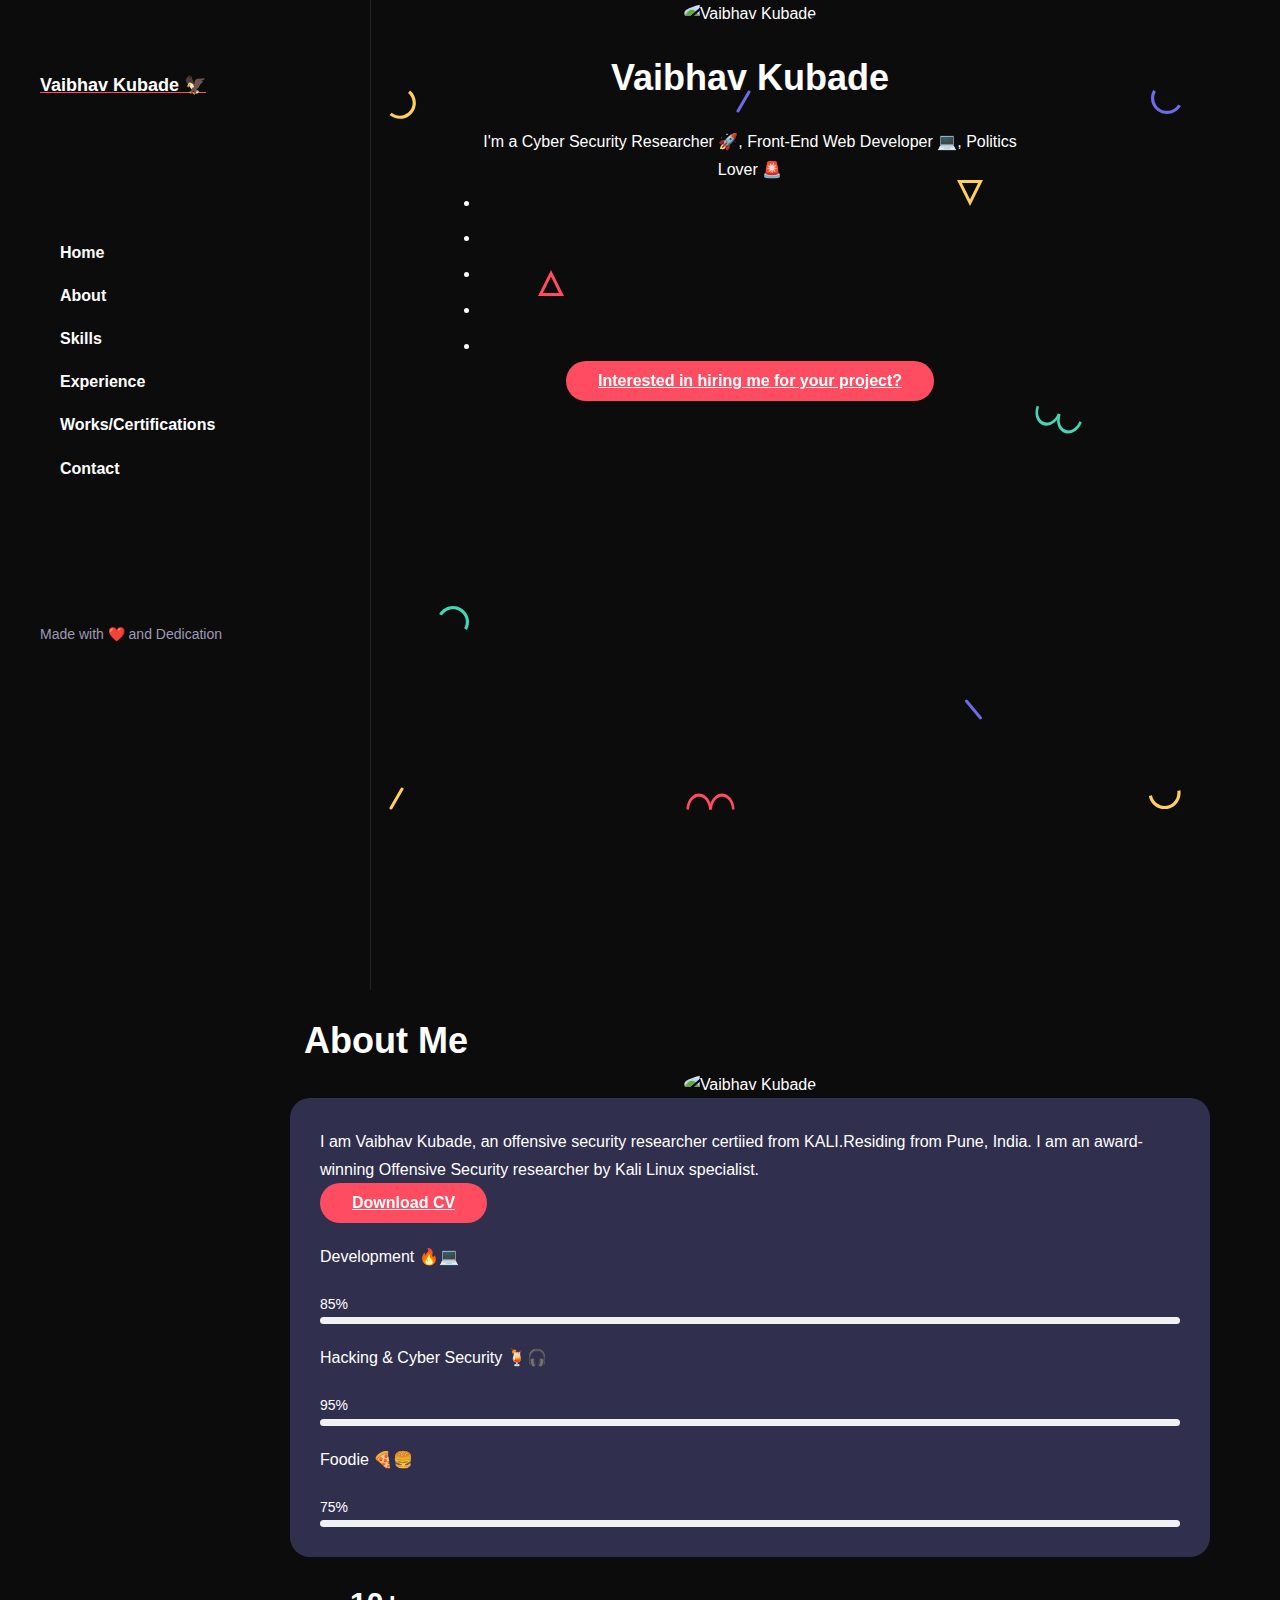
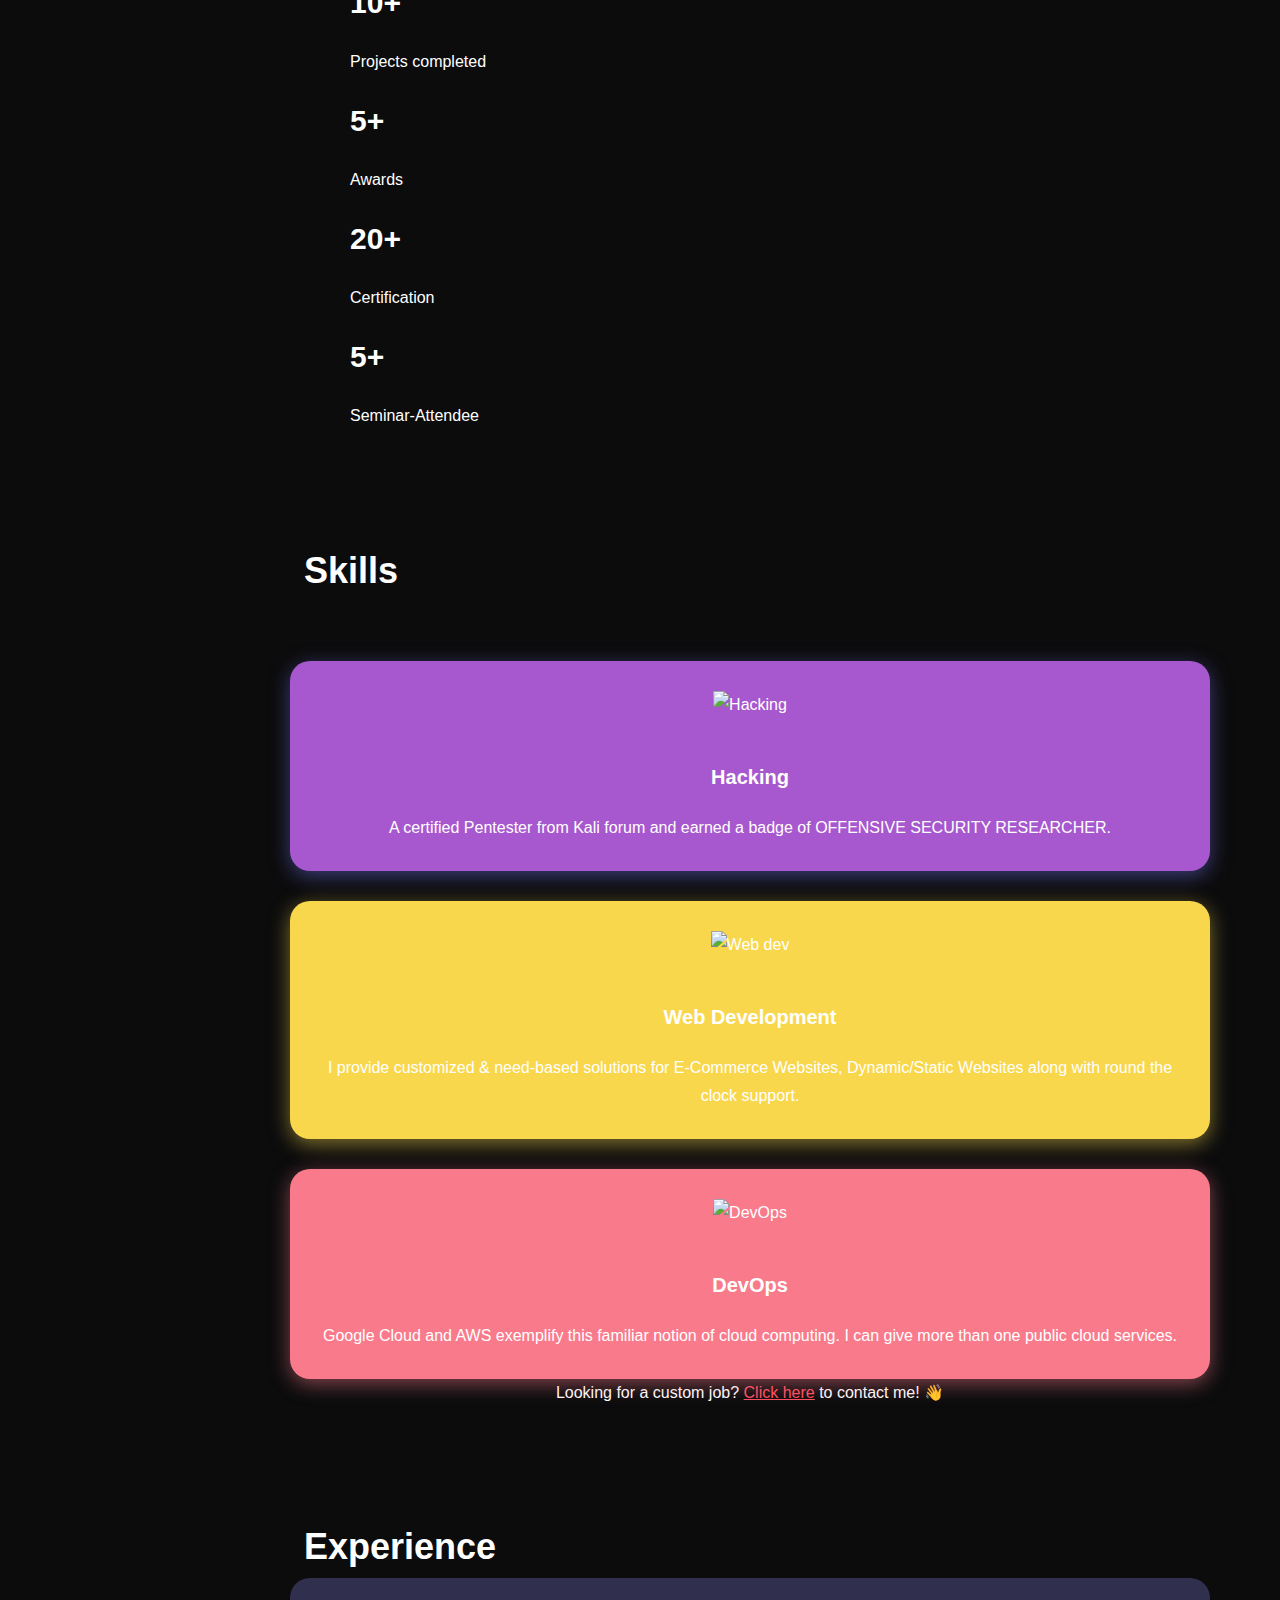
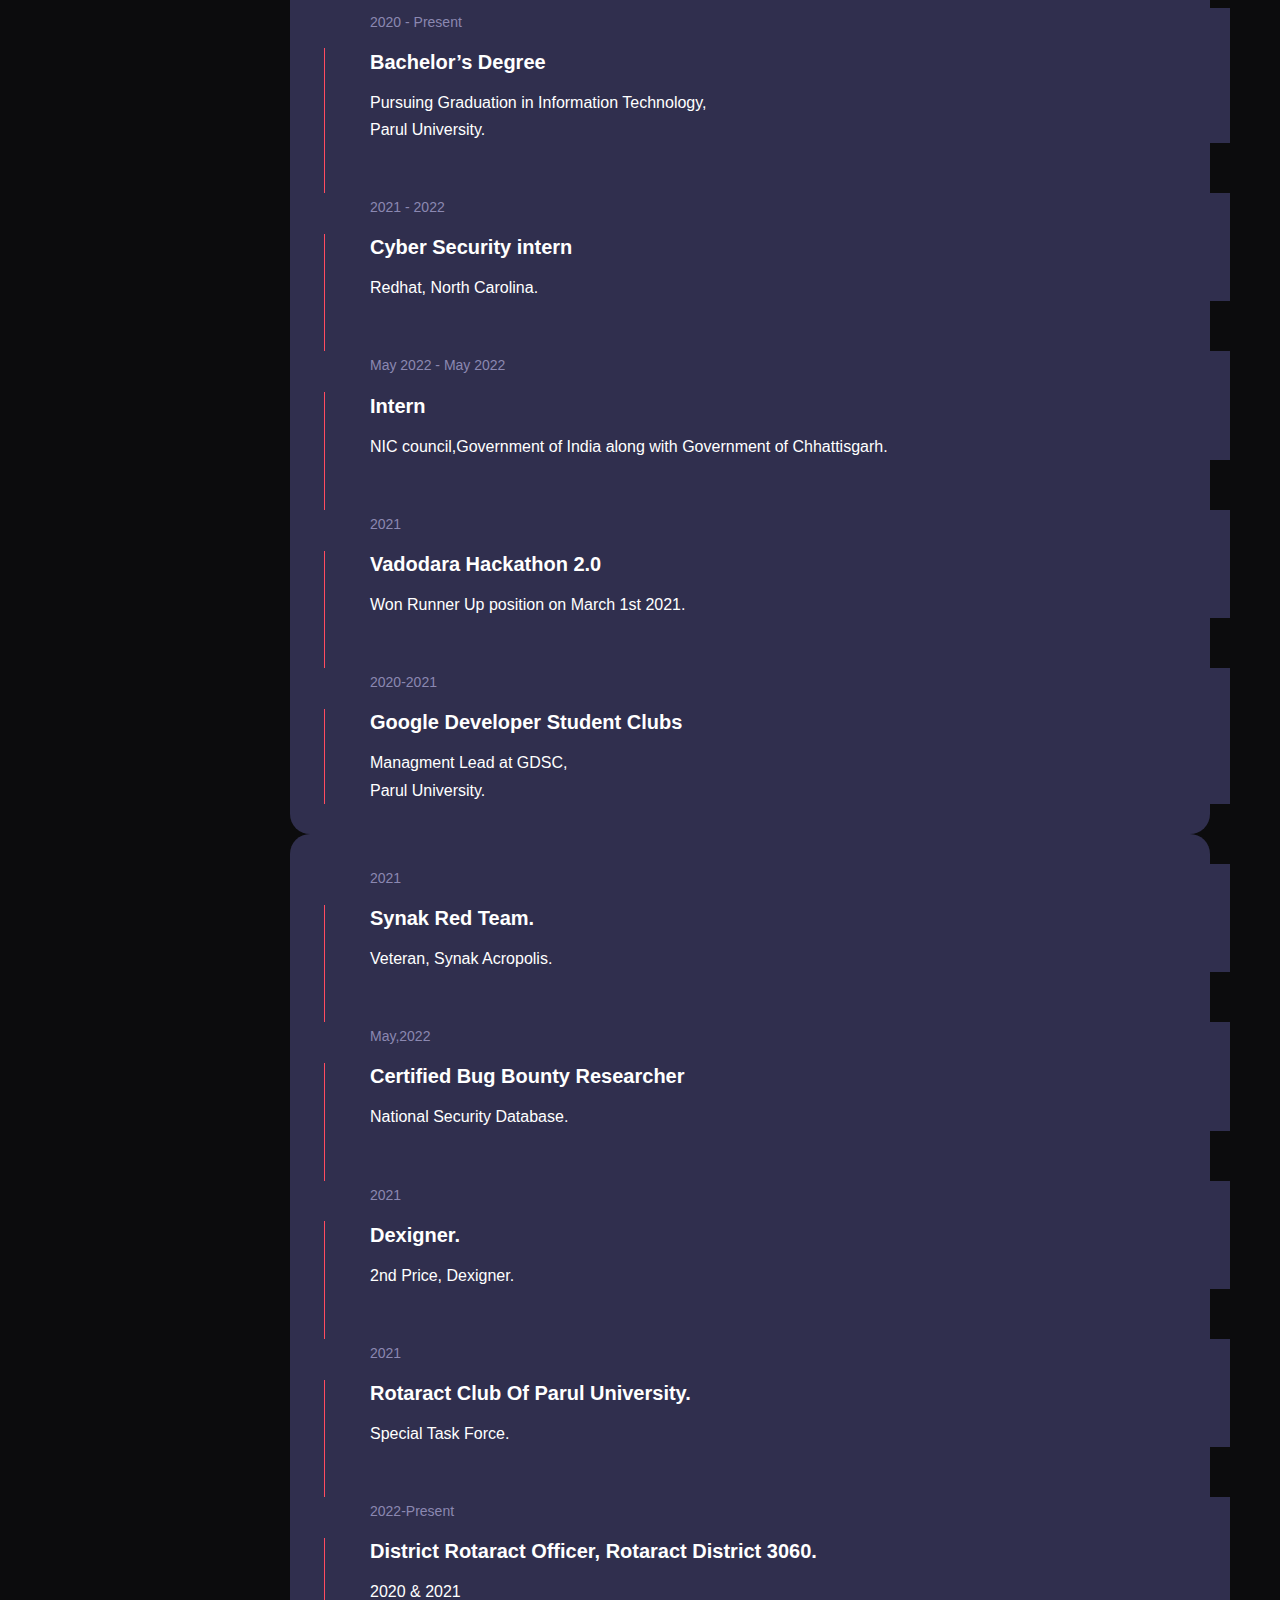
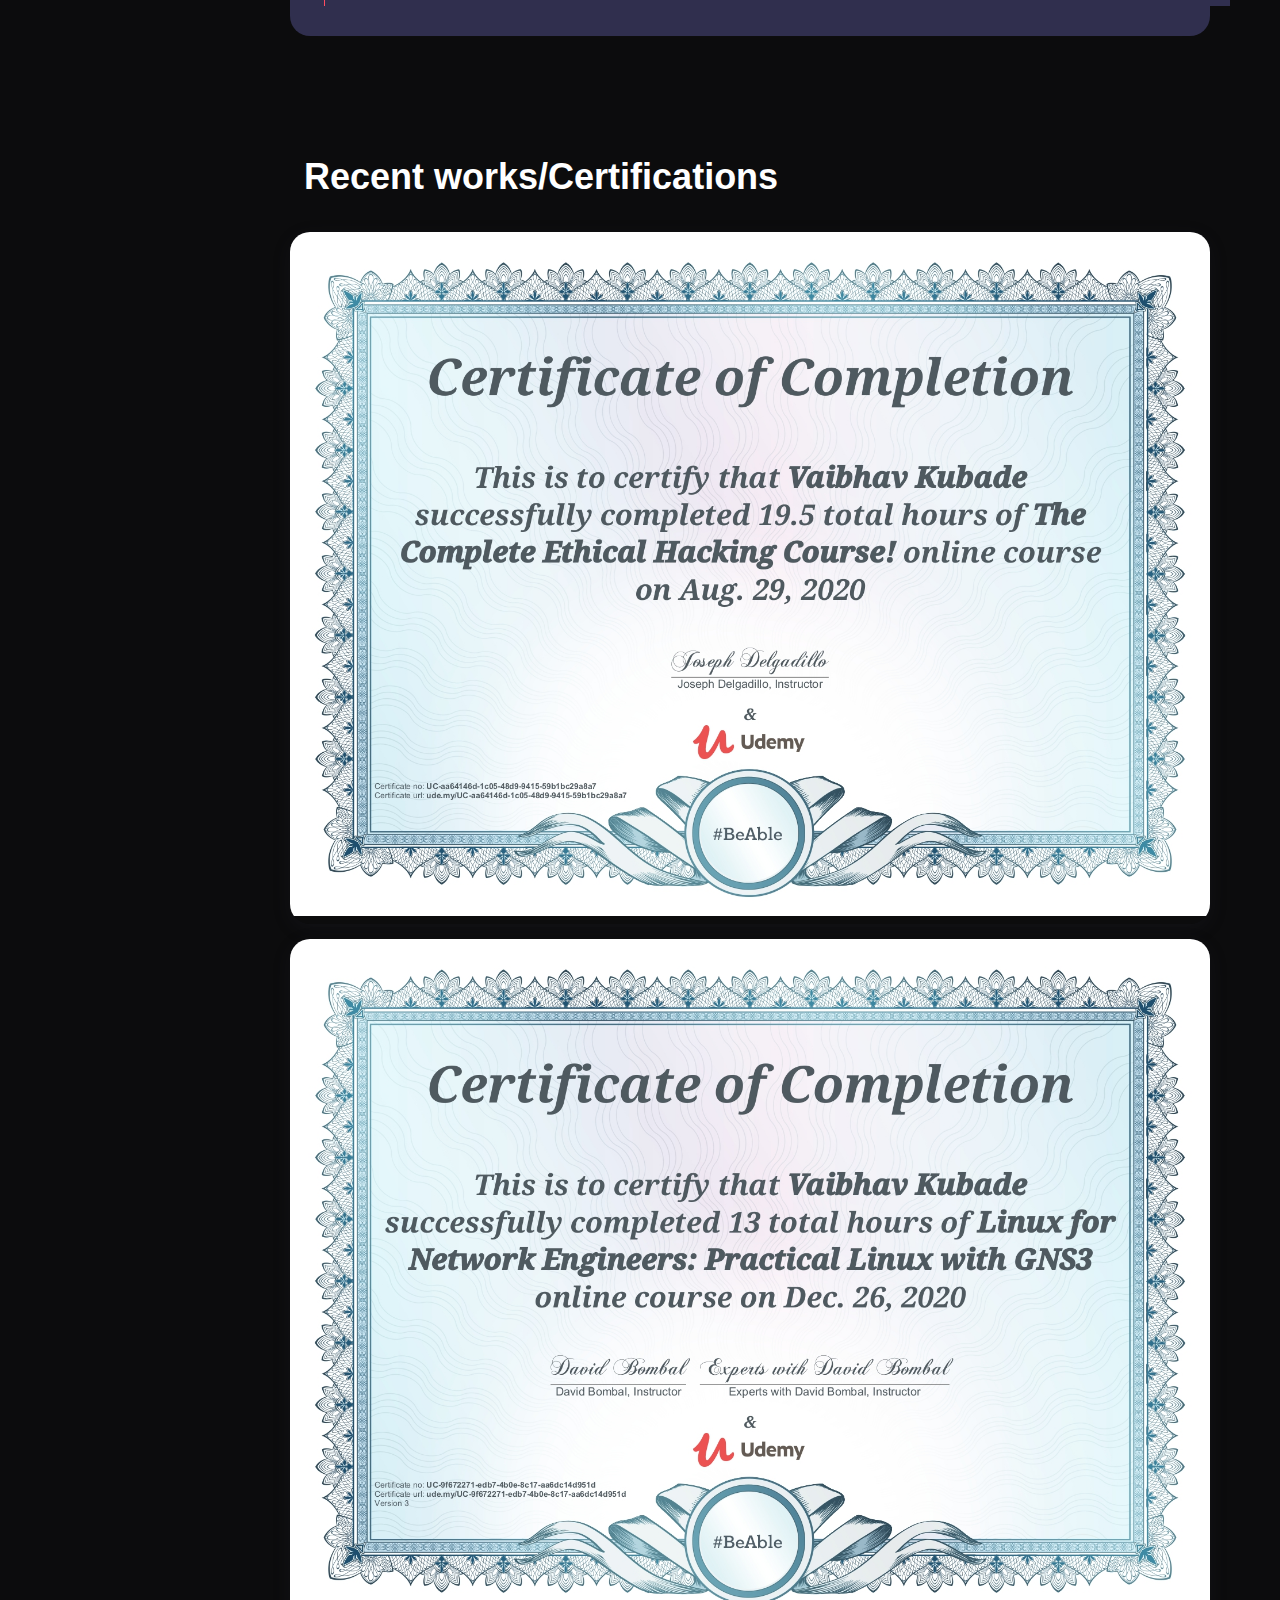
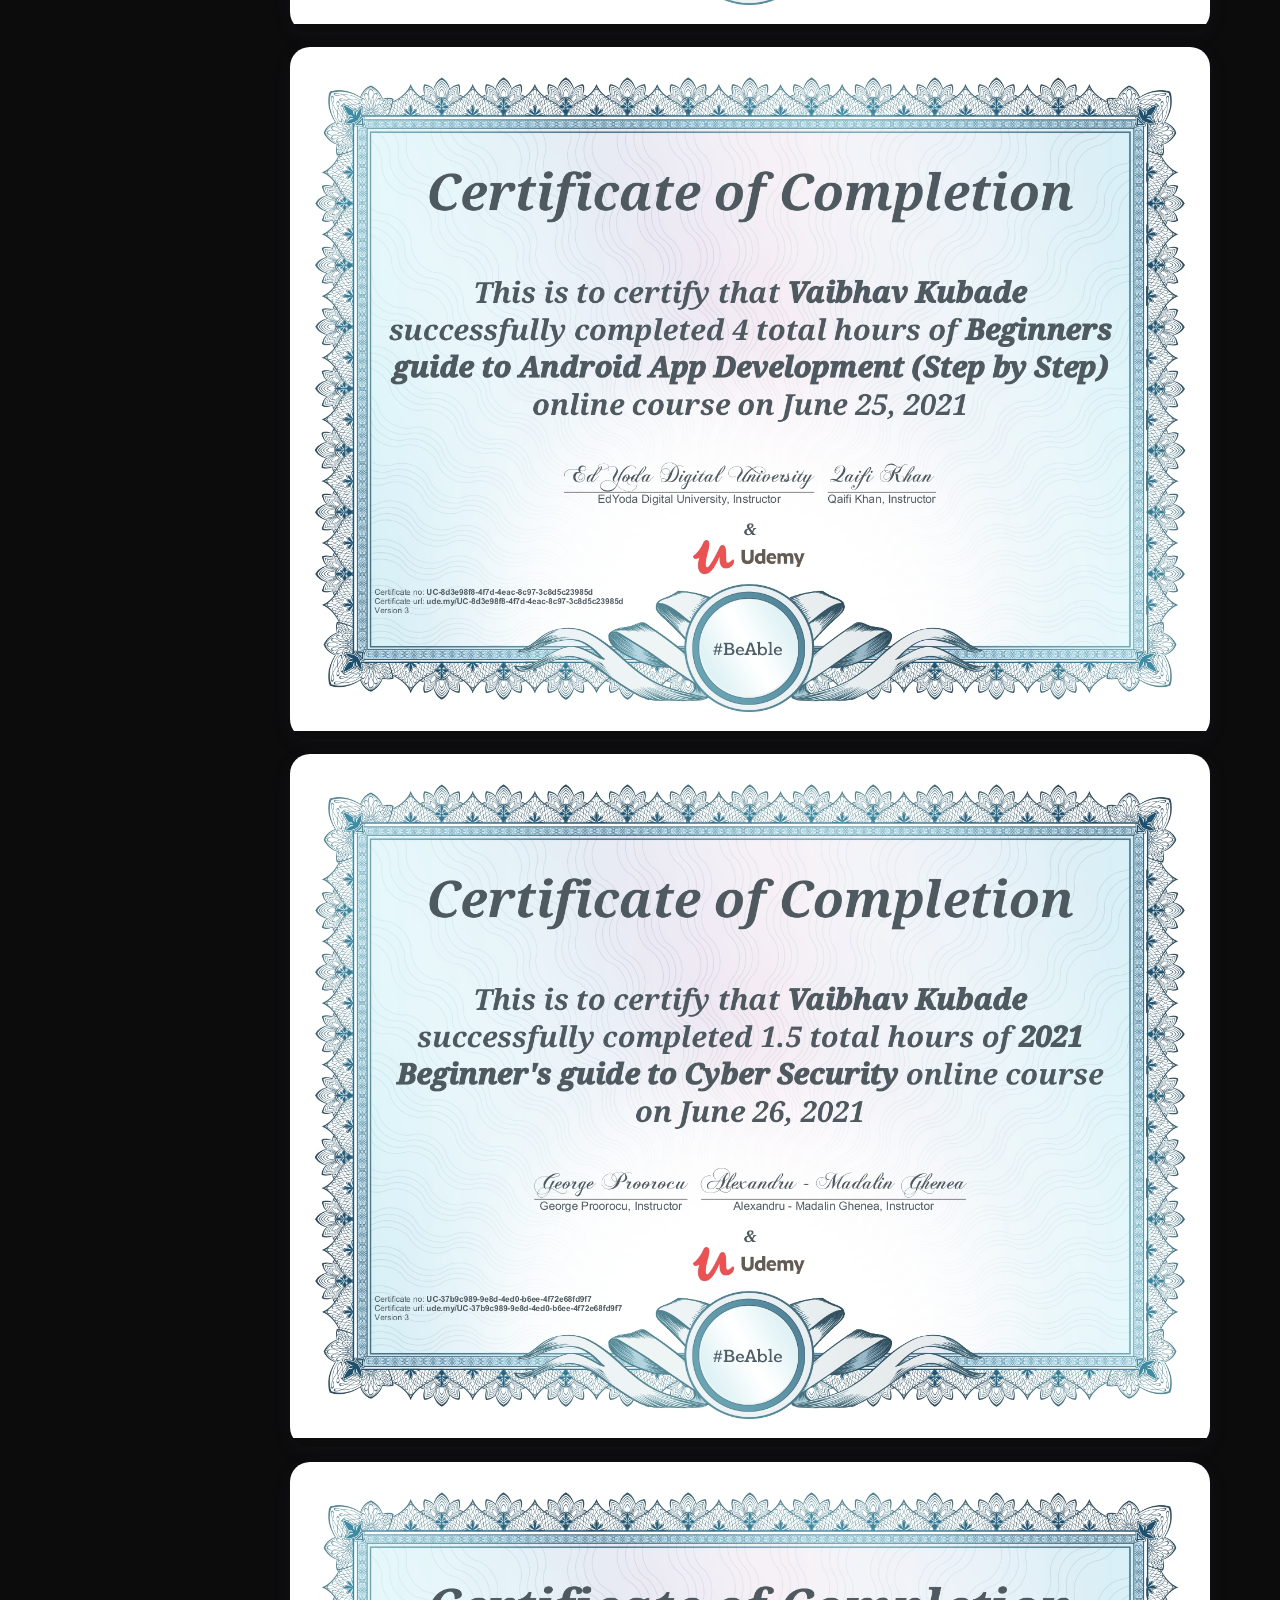
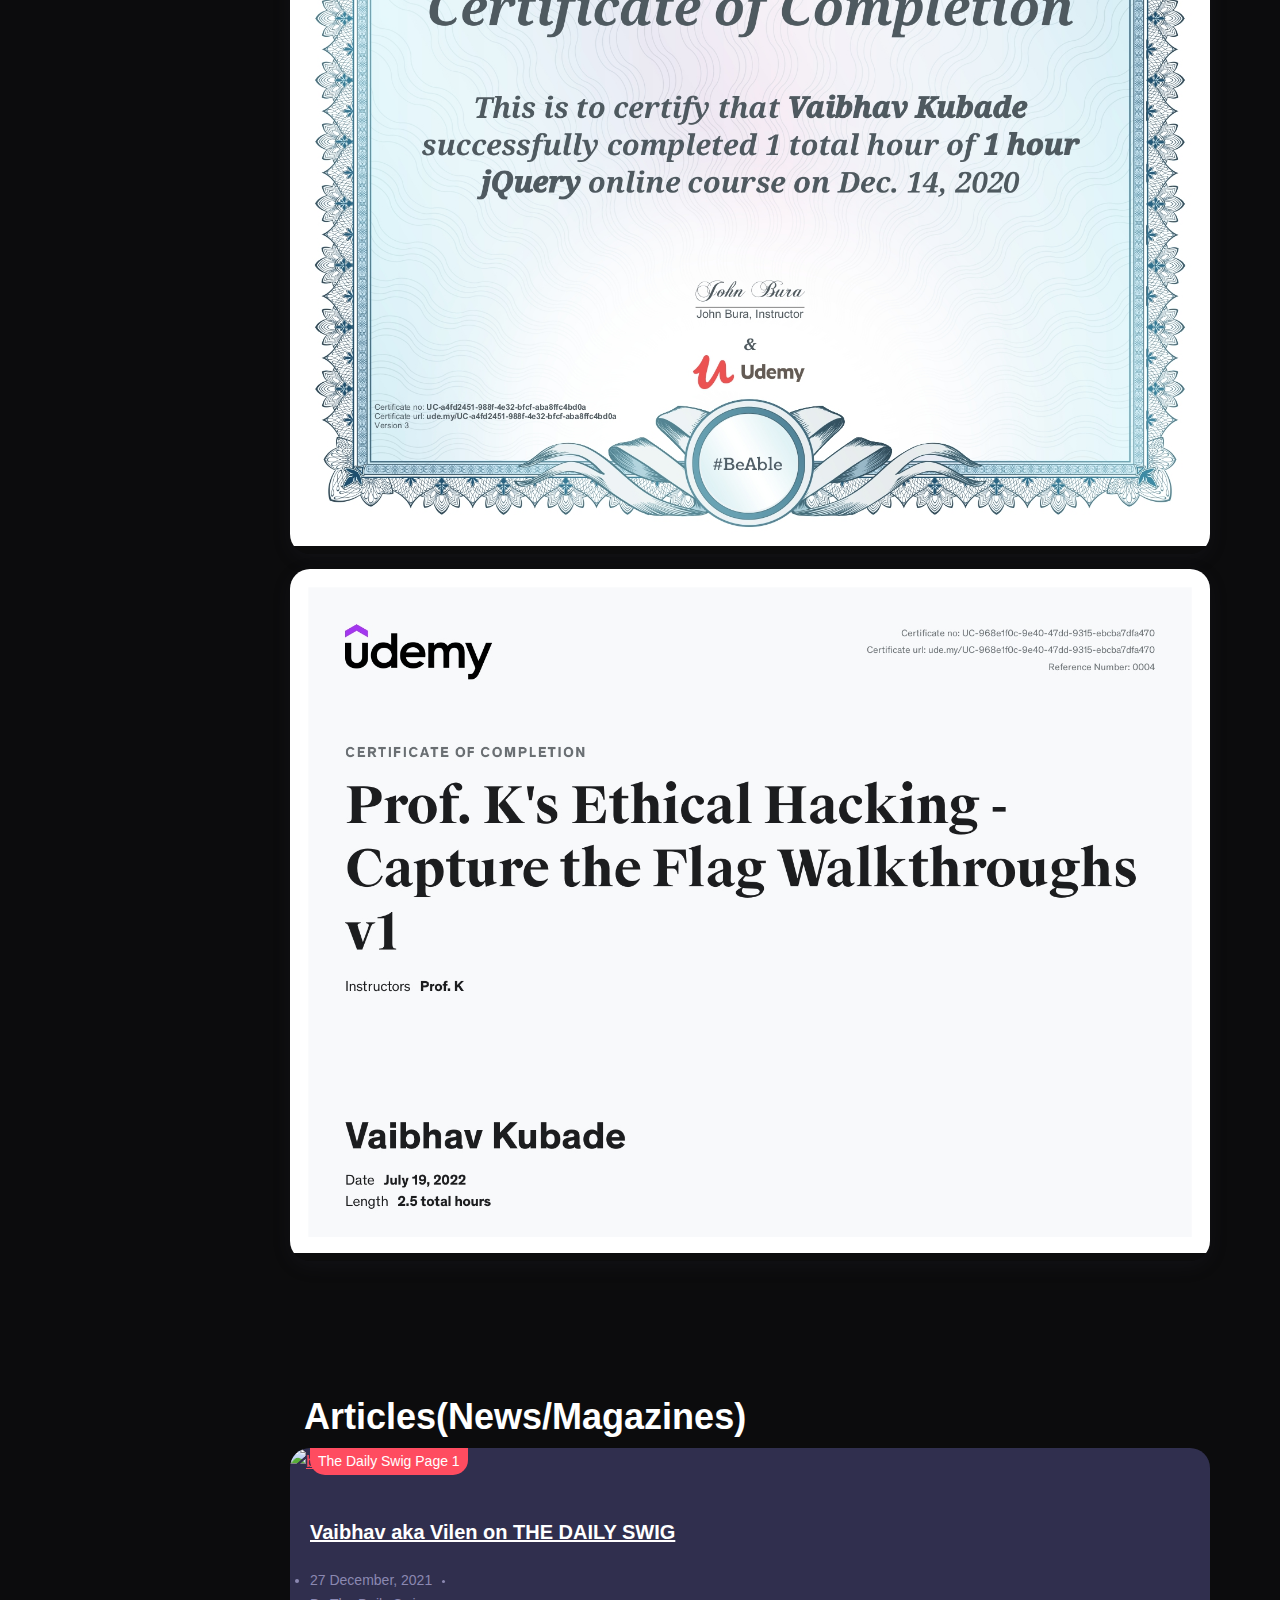
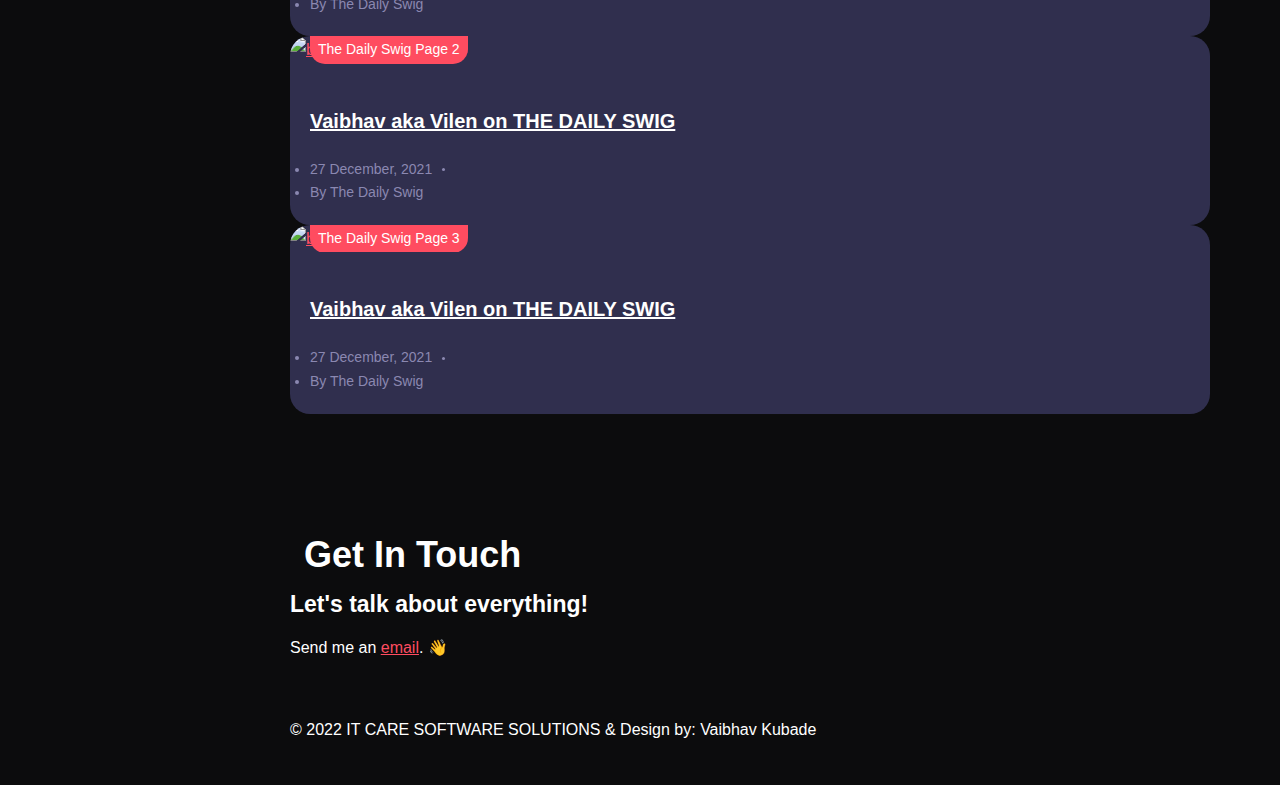
==== index.html @ 590a0cf4 "Update index.html" ====
<!DOCTYPE html>
<html lang="en-US">


<head>
	<meta http-equiv="Content-Type" content="text/html; charset=UTF-8">
	<title>Vaibhav-Kubade</title>
	<meta name="description" content="Vaibhav Kubade - It's Me">
	<meta name="viewport" content="width=device-width, initial-scale=1, maximum-scale=1">
	<link rel="shortcut icon" type="image/x-icon" href="images/Icon.png" style="border-radius: 100%;">

	<!-- STYLESHEETS -->
	<link rel="stylesheet" href="css/bootstrap.min.css" type="text/css" media="all">
	<link rel="stylesheet" href="css/all.min.css" type="text/css" media="all">
	<link rel="stylesheet" href="css/simple-line-icons.css" type="text/css" media="all">
	<link rel="stylesheet" href="css/slick.css" type="text/css" media="all">
	<link rel="stylesheet" href="css/animate.css" type="text/css" media="all">
	<link rel="stylesheet" href="css/magnific-popup.css" type="text/css" media="all">
	<link rel="stylesheet" href="css/style.css" type="text/css" media="all">

</head>

<body class="dark">

<!-- Preloader -->


<!-- mobile header -->
<header class="mobile-header-1">
	<div class="container">
		<!-- menu icon -->
		<div class="menu-icon d-inline-flex mr-4">
			<button>
				<span></span>
			</button>
		</div>
		<!-- logo image -->
		<div class="site-logo">
			<a href="index.html">
				<h1 class="mb-2 mt-1">Vaibhav Kubade</h1>
			<!-- <img src="images/logo.svg" alt="Vaibhav" /> -->
			</a>
		</div>
	</div>
</header>

<!-- desktop header -->
<header class="desktop-header-1 d-flex align-items-start flex-column">
	
	<!-- logo image -->
	<div class="site-logo">
		<a href="index.html">
			<h4 class="mb-2 mt-0">Vaibhav Kubade &#129413;</h4>
			<!-- <img src="images/logo.svg" alt="Vaibhav" /> -->
		</a>
	</div>
	
	<!-- main menu -->
	<nav>
		<ul class="vertical-menu scrollspy">
			<li class="active"><a href="#home"><i class="icon-home"></i>Home</a></li>
			<li><a href="#about"><i class="icon-user-following"></i>About</a></li>
			<li><a href="#services"><i class="icon-fire"></i>Skills</a></li>
			<li><a href="#experience"><i class="icon-graduation"></i>Experience</a></li>
			<li><a href="#works"><i class="icon-layers"></i>Works/Certifications</a></li>
			<li><a href="#contact"><i class="icon-bubbles"></i>Contact</a></li>
		</ul>
	</nav>
	
	<!-- site footer -->
	<div class="footer">
		<!-- copyright text -->
		<span class="copyright">Made with &#10084;&#65039; and Dedication</span>
	</div>

</header>

<!-- main layout -->
<main class="content">
	
	<!-- section home -->
	<section id="home" class="home d-flex align-items-center">
		<div class="container">

			<!-- intro -->
			<div class="intro">
				<!-- avatar image -->
				<img src="images/Icon.png" style="width: 300px;border-radius: 100%;" alt="Vaibhav Kubade" class="mb-4">

				<!-- info -->
				<h1 class="mb-2 mt-0">Vaibhav Kubade</h1>
				<span>I'm a <span class="text-rotating">Cyber Security Researcher &#128640;, Front-End Web Developer &#128187;, Politics Lover &#128680;</span></span>

				<!-- social icons -->
				<ul class="social-icons light list-inline mb-0 mt-4">
					<li class="list-inline-item"><a href="https://www.facebook.com/vaibhav.kubade.5815" target="_blank"><i class="fab fa-facebook"></i></a></li>
					<li class="list-inline-item"><a href="https://github.com/DevVaibhav07" target="_blank"><i class="fab fa-github"></i></a></li>
					<li class="list-inline-item"><a href="https://www.linkedin.com/in/vaibhavkubade07/" target="_blank"><i class="fab fa-linkedin"></i></a></li>
					<li class="list-inline-item"><a href="https://www.instagram.com/vaibhavkubade07/" target="_blank"><i class="fab fa-instagram"></i></a></li>
					<li class="list-inline-item"><a href="https://twitter.com/vilen0701" target="_blank"><i class="fab fa-twitter"></i></a></li>
				</ul>

				<!-- buttons -->
				<div class="mt-4">
					<a href="#contact" class="btn btn-default">Interested in hiring me for your project?</a>
				</div>
			</div>
			
			<!-- scroll down mouse wheel -->
			<!--div class="scroll-down">
				<a href="#about" class="mouse-wrapper">
					<span>Scroll Down</span>
					<span class="mouse">
						<span class="wheel"></span>
					</span>
				</a>
			</div>

			<!-- parallax layers -->
			<div class="parallax" data-relative-input="true">

				<svg width="27" height="29" data-depth="0.3" class="layer p1" xmlns="http://www.w3.org/2000/svg"><path d="M21.15625.60099c4.37954 3.67487 6.46544 9.40612 5.47254 15.03526-.9929 5.62915-4.91339 10.30141-10.2846 12.25672-5.37122 1.9553-11.3776.89631-15.75715-2.77856l2.05692-2.45134c3.50315 2.93948 8.3087 3.78663 12.60572 2.22284 4.297-1.5638 7.43381-5.30209 8.22768-9.80537.79387-4.50328-.8749-9.08872-4.37803-12.02821L21.15625.60099z" fill="#FFD15C" fill-rule="evenodd"></path></svg>

				<svg width="26" height="26" data-depth="0.2" class="layer p2" xmlns="http://www.w3.org/2000/svg"><path d="M13 3.3541L2.42705 24.5h21.1459L13 3.3541z" stroke="#FF4C60" stroke-width="3" fill="none" fill-rule="evenodd"></path></svg>

				<svg width="30" height="25" data-depth="0.3" class="layer p3" xmlns="http://www.w3.org/2000/svg"><path d="M.1436 8.9282C3.00213 3.97706 8.2841.92763 14.00013.92796c5.71605.00032 10.9981 3.04992 13.85641 8 2.8583 4.95007 2.8584 11.0491-.00014 16.00024l-2.77128-1.6c2.28651-3.96036 2.28631-8.84002.00011-12.8002-2.2862-3.96017-6.5124-6.40017-11.08513-6.4-4.57271.00018-8.79872 2.43984-11.08524 6.4002l-2.77128-1.6z" fill="#44D7B6" fill-rule="evenodd"></path></svg>

				<svg width="15" height="23" data-depth="0.6" class="layer p4" xmlns="http://www.w3.org/2000/svg"><rect transform="rotate(30 9.86603 10.13397)" x="7" width="3" height="25" rx="1.5" fill="#FFD15C" fill-rule="evenodd"></rect></svg>

				<svg width="15" height="23" data-depth="0.2" class="layer p5" xmlns="http://www.w3.org/2000/svg"><rect transform="rotate(30 9.86603 10.13397)" x="7" width="3" height="25" rx="1.5" fill="#6C6CE5" fill-rule="evenodd"></rect></svg>

				<svg width="49" height="17" data-depth="0.5" class="layer p6" xmlns="http://www.w3.org/2000/svg"><g fill="#FF4C60" fill-rule="evenodd"><path d="M.5 16.5c0-5.71709 2.3825-10.99895 6.25-13.8567 3.8675-2.85774 8.6325-2.85774 12.5 0C23.1175 5.50106 25.5 10.78292 25.5 16.5H23c0-4.57303-1.90625-8.79884-5-11.08535-3.09375-2.28652-6.90625-2.28652-10 0C4.90625 7.70116 3 11.92697 3 16.5H.5z"></path><path d="M23.5 16.5c0-5.71709 2.3825-10.99895 6.25-13.8567 3.8675-2.85774 8.6325-2.85774 12.5 0C46.1175 5.50106 48.5 10.78292 48.5 16.5H46c0-4.57303-1.90625-8.79884-5-11.08535-3.09375-2.28652-6.90625-2.28652-10 0-3.09375 2.28651-5 6.51232-5 11.08535h-2.5z"></path></g></svg>

				<svg width="26" height="26" data-depth="0.4" class="layer p7" xmlns="http://www.w3.org/2000/svg"><path d="M13 22.6459L2.42705 1.5h21.1459L13 22.6459z" stroke="#FFD15C" stroke-width="3" fill="none" fill-rule="evenodd"></path></svg>

				<svg width="19" height="21" data-depth="0.3" class="layer p8" xmlns="http://www.w3.org/2000/svg"><rect transform="rotate(-40 6.25252 10.12626)" x="7" width="3" height="25" rx="1.5" fill="#6C6CE5" fill-rule="evenodd"></rect></svg>

				<svg width="30" height="25" data-depth="0.3" data-depth-y="-1.30" class="layer p9" xmlns="http://www.w3.org/2000/svg"><path d="M29.8564 16.0718c-2.85854 4.95114-8.1405 8.00057-13.85654 8.00024-5.71605-.00032-10.9981-3.04992-13.85641-8-2.8583-4.95007-2.8584-11.0491.00014-16.00024l2.77128 1.6c-2.28651 3.96036-2.28631 8.84002-.00011 12.8002 2.2862 3.96017 6.5124 6.40017 11.08513 6.4 4.57271-.00018 8.79872-2.43984 11.08524-6.4002l2.77128 1.6z" fill="#6C6CE5" fill-rule="evenodd"></path></svg>

				<svg width="47" height="29" data-depth="0.2" class="layer p10" xmlns="http://www.w3.org/2000/svg"><g fill="#44D7B6" fill-rule="evenodd"><path d="M46.78878 17.19094c-1.95535 5.3723-6.00068 9.52077-10.61234 10.8834-4.61167 1.36265-9.0893-.26708-11.74616-4.27524-2.65686-4.00817-3.08917-9.78636-1.13381-15.15866l2.34923.85505c-1.56407 4.29724-1.2181 8.92018.90705 12.12693 2.12514 3.20674 5.70772 4.5107 9.39692 3.4202 3.68921-1.0905 6.92581-4.40949 8.48988-8.70673l2.34923.85505z"></path><path d="M25.17585 9.32448c-1.95535 5.3723-6.00068 9.52077-10.61234 10.8834-4.61167 1.36264-9.0893-.26708-11.74616-4.27525C.16049 11.92447-.27182 6.14628 1.68354.77398l2.34923.85505c-1.56407 4.29724-1.2181 8.92018.90705 12.12692 2.12514 3.20675 5.70772 4.5107 9.39692 3.4202 3.68921-1.0905 6.92581-4.40948 8.48988-8.70672l2.34923.85505z"></path></g></svg>

				<svg width="33" height="20" data-depth="0.5" class="layer p11" xmlns="http://www.w3.org/2000/svg"><path d="M32.36774.34317c.99276 5.63023-1.09332 11.3614-5.47227 15.03536-4.37895 3.67396-10.3855 4.73307-15.75693 2.77837C5.76711 16.2022 1.84665 11.53014.8539 5.8999l3.15139-.55567c.7941 4.50356 3.93083 8.24147 8.22772 9.8056 4.29688 1.56413 9.10275.71673 12.60554-2.2227C28.34133 9.98771 30.01045 5.4024 29.21635.89884l3.15139-.55567z" fill="#FFD15C" fill-rule="evenodd"></path></svg>

			</div>
		</div>
		
	</section>

	<!-- section about -->
	<section id="about">

		<div class="container">
			
			<!-- section title -->
			<h2 class="section-title wow fadeInUp">About Me</h2>
			
			<div class="spacer" data-height="60"></div>
			
			<div class="row">

				<div class="col-md-3">
					<div class="text-center text-md-left">
						<!-- avatar image -->
						<img src="images/7.png" style="width: 300px;border-radius: 100%;" alt="Vaibhav Kubade" class="mb-4">
					</div>
					<div class="spacer d-md-none d-lg-none" data-height="30"></div>
				</div>

				<div class="col-md-9 triangle-left-md triangle-top-sm">
					<div class="rounded bg-dark shadow-light padding-30">
						<div class="row">
							<div class="col-md-6">
								<!-- about text -->
								<p>I am Vaibhav Kubade, an offensive security researcher certiied from KALI.Residing from Pune, India. I am an award-winning Offensive Security researcher by Kali Linux specialist.
								</p>
								<div class="mt-3">
									<a href="https://drive.google.com/file/d/1Xdk7pPdl6r0UBX55Ntebz9HY3uKVSVT0/view?usp=sharing" target="_blank" class="btn btn-default">Download CV</a>
								</div>
								<div class="spacer d-md-none d-lg-none" data-height="30"></div>
							</div>
							<div class="col-md-6">
								<!-- skill item -->
								<div class="skill-item">
									<div class="skill-info clearfix">
										<h4 class="float-left mb-3 mt-0">Development &#128293;&#128187;</h4>
										<span class="float-right">85%</span>
									</div>
									<div class="progress">
										<div class="progress-bar data-background" role="progressbar" aria-valuemin="0" aria-valuemax="10" aria-valuenow="85" data-color="#FFD15C">
										</div>
									</div>
									<div class="spacer" data-height="20"></div>
								</div>

								<!-- skill item -->
								<div class="skill-item">
									<div class="skill-info clearfix">
										<h4 class="float-left mb-3 mt-0">Hacking & Cyber Security &#127865;&#127911;</h4>
										<span class="float-right">95%</span>
									</div>
									<div class="progress">
										<div class="progress-bar data-background" role="progressbar" aria-valuemin="0" aria-valuemax="100" aria-valuenow="95" data-color="#FF4C60">
										</div>
									</div>
									<div class="spacer" data-height="20"></div>
								</div>

								<!-- skill item -->
								<div class="skill-item">
									<div class="skill-info clearfix">
										<h4 class="float-left mb-3 mt-0">Foodie &#127829;&#127828;</h4>
										<span class="float-right">75%</span>
									</div>
									<div class="progress">
										<div class="progress-bar data-background" role="progressbar" aria-valuemin="0" aria-valuemax="100" aria-valuenow="75" data-color="#6C6CE5">
										</div>
									</div>
								</div>
							</div>
						</div>
					</div>
				</div>

			</div>
			<!-- row end -->

			<div class="spacer" data-height="70"></div>
			
			<div class="row">
				
				<div class="col-md-3 col-sm-6">
					<!-- fact item -->
					<div class="fact-item">
						<span class="icon icon-fire"></span>
						<div class="details">
							<h3 class="mb-0 mt-0 number"><em class="count">10</em>+</h3>
							<p class="mb-0">Projects completed</p>
						</div>
					</div>
					<div class="spacer d-md-none d-lg-none" data-height="30"></div>
				</div>

				<div class="col-md-3 col-sm-6">
					<!-- fact item -->
					<div class="fact-item">
						<span class="icon icon-badge"></span>
						<div class="details">
							<h3 class="mb-0 mt-0 number"><em class="count">5</em>+</h3>
							<p class="mb-0">Awards</p>
						</div>
					</div>
					<div class="spacer d-md-none d-lg-none" data-height="30"></div>
				</div>

				<div class="col-md-3 col-sm-6">
					<!-- fact item -->
					<div class="fact-item">
						<span class="icon icon-graduation"></span>
						<div class="details">
							<h3 class="mb-0 mt-0 number"><em class="count">20</em>+</h3>
							<p class="mb-0">Certification</p>
						</div>
					</div>
					<div class="spacer d-md-none d-lg-none" data-height="30"></div>
				</div>

				<div class="col-md-3 col-sm-6">
					<!-- fact item -->
					<div class="fact-item">
						<span class="icon icon-user-following"></span>
						<div class="details">
							<h3 class="mb-0 mt-0 number"><em class="count">5</em>+</h3>
							<p class="mb-0">Seminar-Attendee</p>
						</div>
					</div>
				</div>

			</div>

		</div>
		
	</section>
	<!-- section services -->
	<section id="services">

		<div class="container">
			
			<!-- section title -->
			<h2 class="section-title wow fadeInUp" style="visibility: visible; animation-name: fadeInUp;">Skills</h2>

			<div class="spacer" data-height="60" style="height: 60px;"></div>
			
			<div class="row">

				<div class="col-md-4">
					<!-- service box -->
					<div class="service-box rounded data-background padding-30 text-center text-light shadow-blue" data-color="#a858ce" style="background-color: rgb(168, 88, 206);">
						<img src="images/hacking.png" alt="Hacking">
						<h3 class="mb-3 mt-0">Hacking</h3>
						<p class="mb-0">A certified Pentester from Kali forum and earned a badge of OFFENSIVE SECURITY RESEARCHER.</p>
					</div>
					<div class="spacer d-md-none d-lg-none" data-height="30" style="height: 30px;"></div>
				</div>

				<div class="col-md-4">
					<!-- service box -->
					<div class="service-box rounded data-background padding-30 text-center shadow-yellow" data-color="#F9D74C" style="background-color: rgb(249, 215, 76);">
						<img src="images/web-development.png" alt="Web dev">
						<h3 class="mb-3 mt-0">Web Development</h3>
						<p class="mb-0">I provide customized &amp; need-based solutions for E-Commerce Websites, Dynamic/Static Websites along with round the clock support.</p>
					</div>
					<div class="spacer d-md-none d-lg-none" data-height="30" style="height: 30px;"></div>
				</div>

				<div class="col-md-4">
					<!-- service box -->
					<div class="service-box rounded data-background padding-30 text-center text-light shadow-pink" data-color="#F97B8B" style="background-color: rgb(249, 123, 139);">
						<img src="images/availability.png" alt="DevOps">
						<h3 class="mb-3 mt-0">DevOps</h3>
						<p class="mb-0">Google Cloud and AWS  exemplify this familiar notion of cloud computing. I can give more than one public cloud services.</p>
					</div>
				</div>

			</div>

			<div class="mt-5 text-center">
				<p class="mb-0">Looking for a custom job? <a href="#contact">Click here</a> to contact me! 👋</p>
			</div>

		</div>
	</section>
	
	<!-- section experience -->
	<section id="experience">

		<div class="container">
			
			<!-- section title -->
			<h2 class="section-title wow fadeInUp">Experience</h2>

			<div class="spacer" data-height="60"></div>
			
			<div class="row">

				<div class="col-md-6">
					
					<!-- timeline wrapper -->
					<div class="timeline edu bg-dark rounded shadow-light padding-30 overflow-hidden">

						<!-- timeline item -->
						<div class="timeline-container wow fadeInUp">
							<div class="content">
								<span class="time">2020 - Present</span>
								<h3 class="title">Bachelor’s Degree</h3>
								<p>Pursuing Graduation in Information Technology, <br>Parul University.</p>
							</div>
						</div>

						<!-- timeline item -->
						<div class="timeline-container wow fadeInUp" data-wow-delay="0.2s">
							<div class="content">
								<span class="time">2021 - 2022</span>
								<h3 class="title">Cyber Security intern</h3>
								<p>Redhat, North Carolina.</p>
							</div>
						</div>

						<!-- timeline item -->
						<div class="timeline-container wow fadeInUp" data-wow-delay="0.2s">
							<div class="content">
								<span class="time">May 2022 - May 2022</span>
								<h3 class="title">Intern</h3>
								<p>NIC council,Government of India along with Government of Chhattisgarh.</p>
							</div>
						</div>

						<!-- timeline item -->
						<div class="timeline-container wow fadeInUp" data-wow-delay="0.2s">
							<div class="content">
								<span class="time">2021</span>
								<h3 class="title">Vadodara Hackathon 2.0</h3>
								<p>Won Runner Up position on March 1st 2021.</p>
							</div>
						</div>

						<!-- timeline item -->
						<!--div class="timeline-container wow fadeInUp" data-wow-delay="0.2s">
							<div class="content">
								<span class="time">2020</span>
								<h3 class="title">SSIP Prashansha Award</h3>
								<p>Won SSIP Prashansha Award for Best Startup with reward of Rs. 50000</p>
							</div>
						</div>

						<!-- timeline item -->
						<div class="timeline-container wow fadeInUp" data-wow-delay="0.4s">
							<div class="content">
								<span class="time">2020-2021</span>
								<h3 class="title">Google Developer Student Clubs</h3>
								<p>Managment Lead at GDSC,<br>Parul University.</p>
							</div>
						</div>

						<!-- main line -->
						<span class="line"></span>

					</div>

				</div>

				<div class="col-md-6">
					
					<!-- responsive spacer -->
					<div class="spacer d-md-none d-lg-none" data-height="30"></div>

					<!-- timeline wrapper -->
					<div class="timeline edu bg-dark rounded shadow-light padding-30 overflow-hidden">

						<!-- timeline item -->
						<!--div class="timeline-container wow fadeInUp">
							<div class="content">
								<span class="time">2020</span>
								<h3 class="title">Summer School Program at Poland</h3>
								<p>Wrocław University of Science and Technology, Poland
								</p>
							</div>
						</div>

						<!-- timeline item -->
						<div class="timeline-container wow fadeInUp">
							<div class="content">
								<span class="time">2021</span>
								<h3 class="title">Synak Red Team.</h3>
								<p>Veteran, Synak Acropolis.
								</p>
							</div>
						</div>

						<!-- timeline item -->
						<div class="timeline-container wow fadeInUp" data-wow-delay="0.2s">
							<div class="content">
								<span class="time">May,2022</span>
								<h3 class="title">Certified Bug Bounty Researcher</h3>
								<p>National Security Database.</p>
							</div>
						</div>

						<!-- timeline item -->
						<div class="timeline-container wow fadeInUp" data-wow-delay="0.4s">
							<div class="content">
								<span class="time">2021</span>
								<h3 class="title">Dexigner.</h3>
								<p>2nd Price, Dexigner.</p>
							</div>
						</div>

						<!-- timeline item -->
						<div class="timeline-container wow fadeInUp" data-wow-delay="0.4s">
							<div class="content">
								<span class="time">2021</span>
								<h3 class="title">Rotaract Club Of Parul University.</h3>
								<p>Special Task Force.</p>
							</div>
						</div>

						<!-- timeline item -->
						<div class="timeline-container wow fadeInUp" data-wow-delay="0.4s">
							<div class="content">
								<span class="time">2022-Present</span>
								<h3 class="title">District Rotaract Officer, Rotaract District 3060.</h3>
								<p>2020 & 2021</p>
							</div>
						</div>

						<!-- main line -->
						<span class="line"></span>

					</div>

				</div>

			</div>

		</div>
		
	</section>

<!-- section works -->
	<section id="works">

		<div class="container">
			
			<!-- section title -->
			<h2 class="section-title wow fadeInUp">Recent works/Certifications</h2>

			<div class="spacer" data-height="60"></div>

			<!-- portfolio filter (desktop) -->
			<ul class="portfolio-filter list-inline wow fadeInUp">
			</ul>
			
			<!-- portfolio filter (mobile) -->
			<div class="pf-filter-wrapper">
				<select class="portfolio-filter-mobile">
					<option value=".project">Certifications</option>
				</select>
			</div>
			
			<!-- portolio wrapper -->
			<div class="row portfolio-wrapper">

				<!-- portfolio item -->
				<div class="col-md-4 col-sm-6 grid-item achievement">
					<a href="#gallery-1" class="gallery-link">
						<div class="portfolio-item rounded shadow-dark">
							<div class="details">
								<span class="term">Certifications</span>
								<h4 class="title">Complete Ethical Hacking</h4>
								<span class="more-button"><i class="icon-picture"></i></span>
							</div>
							<div class="thumb">
								<img src="images/compethicalhacking.jpg" alt="Portfolio-title">
								<div class="mask"></div>
							</div>
						</div>
					</a>
					<div id="gallery-1" class="gallery mfp-hide">
						<a href="images/compethicalhacking.jpg"></a>
					</div>
				</div>
				
				<!-- portfolio item -->
<div class="col-md-4 col-sm-6 grid-item achievement">
					<a href="#gallery-1" class="gallery-link">
						<div class="portfolio-item rounded shadow-dark">
							<div class="details">
								<span class="term">Certifications</span>
								<h4 class="title">Linux for Networking Engineers (CCNA, CCNP, CCIE etc)</h4>
								<span class="more-button"><i class="icon-picture"></i></span>
							</div>
							<div class="thumb">
								<img src="images/Linux for Networking Engineers (CCNA, CCNP, CCIE etc).jpg" alt="Portfolio-title">
								<div class="mask"></div>
							</div>
						</div>
					</a>
					<div id="gallery-1" class="gallery mfp-hide">
						<a href="images/Linux for Networking Engineers (CCNA, CCNP, CCIE etc).jpg"></a>
					</div>
				</div>

				<!-- portfolio item -->
				<div class="col-md-4 col-sm-6 grid-item achievement">
					<a href="#gallery-1" class="gallery-link">
						<div class="portfolio-item rounded shadow-dark">
							<div class="details">
								<span class="term">Certifications</span>
								<h4 class="title">Beginners guide to Android App Development (Step by Step)</h4>
								<span class="more-button"><i class="icon-picture"></i></span>
							</div>
							<div class="thumb">
								<img src="images/Beginners guide to Android App Development (Step by Step).jpg" alt="Portfolio-title">
								<div class="mask"></div>
							</div>
						</div>
					</a>
					<div id="gallery-1" class="gallery mfp-hide">
						<a href="images/Beginners guide to Android App Development (Step by Step).jpg"></a>
					</div>
				</div>

				<!-- portfolio item -->
				<div class="col-md-4 col-sm-6 grid-item achievement">
					<a href="#gallery-1" class="gallery-link">
						<div class="portfolio-item rounded shadow-dark">
							<div class="details">
								<span class="term">Certifications</span>
								<h4 class="title">2022 Beginner's guide to Cyber Security</h4>
								<span class="more-button"><i class="icon-picture"></i></span>
							</div>
							<div class="thumb">
								<img src="images/2022 Beginner's guide to Cyber Security.jpg" alt="Portfolio-title">
								<div class="mask"></div>
							</div>
						</div>
					</a>
					<div id="gallery-1" class="gallery mfp-hide">
						<a href="images/2022 Beginner's guide to Cyber Security.jpg"></a>
					</div>
				</div>

				<!-- portfolio item -->
				<div class="col-md-4 col-sm-6 grid-item achievement">
					<a href="#gallery-1" class="gallery-link">
						<div class="portfolio-item rounded shadow-dark">
							<div class="details">
								<span class="term">Certifications</span>
								<h4 class="title">1 hour jQuery</h4>
								<span class="more-button"><i class="icon-picture"></i></span>
							</div>
							<div class="thumb">
								<img src="/images/1 hour jQuery.jpg" alt="Portfolio-title">
								<div class="mask"></div>
							</div>
						</div>
					</a>
					<div id="gallery-1" class="gallery mfp-hide">
						<a href="images/1 hour jQuery.jpg"></a>
					</div>
				</div>


				<!-- portfolio item -->
				<div class="col-md-4 col-sm-6 grid-item achievement">
					<a href="#gallery-1" class="gallery-link">
						<div class="portfolio-item rounded shadow-dark">
							<div class="details">
								<span class="term">Certifications</span>
								<h4 class="title">Prof. K's Ethical Hacking - Capture the Flag Walkthroughs v1
</h4>
								<span class="more-button"><i class="icon-picture"></i></span>
							</div>
							<div class="thumb">
								<img src="images/Prof. K's Ethical Hacking - Capture the Flag Walkthroughs v1.jpg" alt="Portfolio-title">
								<div class="mask"></div>
							</div>
						</div>
					</a>
					<div id="gallery-1" class="gallery mfp-hide">
						<a href="images/Prof. K's Ethical Hacking - Capture the Flag Walkthroughs v1.jpg"></a>
					</div>
				</div>
			<!-- more button -->
			<!-- <div class="load-more text-center mt-4">
				<a href="javascript:" class="btn btn-default"><i class="fas fa-spinner"></i> Load more</a>
				numbered pagination (hidden for infinite scroll)
				<ul class="portfolio-pagination list-inline d-none">
					<li class="list-inline-item">1</li>
					<li class="list-inline-item"><a href="#">2</a></li>
				</ul>
			</div> -->

		</div>

	</section>
	
	
	
		
		<!-- section blog -->
	<section id="blog">

		<div class="container">
			
			<!-- section title -->
			<h2 class="section-title wow fadeInUp">Articles(News/Magazines)</h2>

			<div class="spacer" data-height="60"></div>
			
			<div class="row blog-wrapper">
				
				<div class="col-md-4">
					<!-- blog item -->
					<div class="blog-item rounded bg-dark shadow-light wow fadeIn">
						<div class="thumb">
							<a href="https://drive.google.com/file/d/1izS9RRVOZWwLlOKZl3Bs6Dm18374eXTn/view?usp=sharing" target="_blank">
								<span class="category">The Daily Swig Page 1</span>
							</a>
							<a href="https://drive.google.com/file/d/1izS9RRVOZWwLlOKZl3Bs6Dm18374eXTn/view?usp=sharing" target="_blank">
								<img src="images/magazine%20cover.jpg" alt="blog-title">
							</a>
						</div>
						<div class="details">
							<h4 class="my-0 title"><a href="https://drive.google.com/file/d/18AbwHER_TFs_GkVBdtcj7410B_Txq00H/view?usp=sharing" target="_blank">Vaibhav aka Vilen on THE DAILY SWIG</a></h4>
							<ul class="list-inline meta mb-0 mt-2">
								<li class="list-inline-item">27 December, 2021</li>
								<li class="list-inline-item">By The Daily Swig</li>
							</ul>
						</div>
					</div>
				</div>

				<div class="col-md-4">
					<!-- blog item -->
					<div class="blog-item rounded bg-dark shadow-light wow fadeIn">
						<div class="thumb">
							<a href="https://drive.google.com/file/d/1izS9RRVOZWwLlOKZl3Bs6Dm18374eXTn/view?usp=sharing" target="_blank">
								<span class="category">The Daily Swig Page 2</span>
							</a-->
							<a href="https://drive.google.com/file/d/1izS9RRVOZWwLlOKZl3Bs6Dm18374eXTn/view?usp=sharing" target="_blank">
								<img src="images/magazine%20cover.jpg" alt="blog-title">
							</a>
						</div>
						<div class="details">
							<h4 class="my-0 title"><a href="https://drive.google.com/file/d/1izS9RRVOZWwLlOKZl3Bs6Dm18374eXTn/view?usp=sharing" target="_blank">Vaibhav aka Vilen on THE DAILY SWIG</a></h4>
							<ul class="list-inline meta mb-0 mt-2">
								<li class="list-inline-item">27 December, 2021</li>
								<li class="list-inline-item">By The Daily Swig</li>
							</ul>
						</div>
					</div>
				</div>

				<div class="col-md-4">
					<!-- blog item -->
					<div class="blog-item rounded bg-dark shadow-light wow fadeIn">
						<div class="thumb">
							<a href="https://drive.google.com/file/d/1CLIeMveM-yMoDccwMEnz23wnlsaENWum/view?usp=sharing" target="_blank">
								<span class="category">The Daily Swig Page 3</span>
							</a>
							<a href="https://drive.google.com/file/d/1CLIeMveM-yMoDccwMEnz23wnlsaENWum/view" target="_blank">
								<img src="images/magazine2.jpg" alt="blog-title">
							</a>
						</div>
						<div class="details">
							<h4 class="my-0 title"><a href="https://drive.google.com/file/d/1CLIeMveM-yMoDccwMEnz23wnlsaENWum/view" target="_blank">Vaibhav aka Vilen on THE DAILY SWIG</a></h4>
							<ul class="list-inline meta mb-0 mt-2">
								<li class="list-inline-item">27 December, 2021</li>
								<li class="list-inline-item">By The Daily Swig</li>
							</ul>
						</div>
					</div>
				</div>

			</div>

		</div>

	</section>
	
	

	<!-- section contact -->
	<section id="contact">

		<div class="container">
			
			<!-- section title -->
			<h2 class="section-title wow fadeInUp">Get In Touch</h2>

			<div class="spacer" data-height="60"></div>
			
			<div class="row">
				
				<div class="col-md-4">
					<!-- contact info -->
					<div class="contact-info">
						<h3 class="wow fadeInUp">Let's talk about everything!</h3>
						<p class="wow fadeInUp">Send me an <a href="mailto:vaibhav.devvaibhav.live" target="_blank">email</a>. 👋</p>
						<br>
						<br>
						<p>© 2022 IT CARE SOFTWARE SOLUTIONS & Design by: Vaibhav Kubade </p>
					</div>
				</div>

				

			</div>

		</div>

	</section>

	<div class="spacer" data-height="96"></div>
	
</main>

<!-- Go to top button -->
<a href="javascript:" id="return-to-top"><i class="fas fa-arrow-up"></i></a>

<!-- SCRIPTS -->
<script src="js/jquery-1.12.3.min.js"></script>
<script src="js/jquery.easing.min.js"></script>
<script src="js/jquery.waypoints.min.js"></script>
<script src="js/jquery.counterup.min.js"></script>
<script src="js/popper.min.js"></script>
<script src="js/bootstrap.min.js"></script>
<script src="js/isotope.pkgd.min.js"></script>
<script src="js/infinite-scroll.min.js"></script>
<script src="js/imagesloaded.pkgd.min.js"></script>
<script src="js/slick.min.js"></script>
<script src="js/contact.js"></script>
<script src="js/validator.js"></script>
<script src="js/wow.min.js"></script>
<script src="js/morphext.min.js"></script>
<script src="js/parallax.min.js"></script>
<script src="js/jquery.magnific-popup.min.js"></script>
<script src="js/custom.js"></script>

</body>


</html>
---- css/style.css ----
@charset "UTF-8";
/*
Template Name: Bolby
Version: 1.0
Author: PxlSolutions
Author URI: http://themeforest.net/user/pxlsolutions
Description: Portfolio/CV/Resume HTML Template

[TABLE OF CONTENTS]

01. Base
02. Typography
03. Preloader
04. Header
05. Sections
06. Parallax Shapes
07. Skills
08. Service
09. Portfolio
10. Facts
11. Prices
12. Testimonials
13. Blog
14. Clients
15. Contact
16. Helper
17. Dark Mode
18. Buttons
19. Bootstrap Components
20. Theme elements
21. Slick
22. Responsive

*/
@import url("../css-1");
/*=================================================================*/
/*                      BASE                              
/*=================================================================*/
* {
  margin: 0;
  padding: 0;
}

html {
  margin: 0 !important;
  overflow: auto !important;
}

body {
  color: #5e5c7f;
  background-color: #f9f9ff;
  font-family: "Rubik", sans-serif;
  font-size: 16px;
  line-height: 1.7;
  overflow-x: hidden;
  -webkit-font-smoothing: antialiased;
  -moz-osx-font-smoothing: grayscale;
/*Hide scrollbar vaibhav*/
  overflow-y: hidden; /* Hide vertical scrollbar */
  overflow-x: hidden; /* Hide horizontal scrollbar */
  /*It will hide till here*/
}

img {
  max-width: 100%;
  height: auto;
}

.text-center {
  text-align: center;
}

.text-left {
  text-align: left;
}

.text-right {
  text-align: right;
}

.relative {
  position: relative;
}

/*=================================================================*/
/*                      TYPOGRAPHY                              
/*=================================================================*/
h1,
h2,
h3,
h4,
h5,
h6 {
  color: #454360;
  font-family: "Rubik", sans-serif;
  font-weight: 700;
  margin: 20px 0;
}

h1 {
  font-size: 36px;
}

h2 {
  font-size: 28px;
}

h3 {
  font-size: 24px;
}

h4 {
  font-size: 18px;
}

a {
  color: #ff4c60;
  outline: 0;
  -webkit-transition: all 0.3s ease-in-out;
  -o-transition: all 0.3s ease-in-out;
  transition: all 0.3s ease-in-out;
}
a:hover {
  color: #0c0c0d;
  text-decoration: none;
}
a:focus {
  outline: 0;
}

blockquote {
  padding: 20px 20px;
  margin: 0 0 20px;
  font-size: 16px;
  background: #f7f7f7;
  border-radius: 10px;
}

blockquote p {
  line-height: 1.6;
}

/* === Pre === */
pre {
  display: block;
  padding: 9.5px;
  margin: 0 0 10px;
  font-size: 13px;
  line-height: 1.42857143;
  color: #333;
  word-break: break-all;
  word-wrap: break-word;
  background-color: #f5f5f5;
  border: 1px solid #ccc;
  border-radius: 0;
}

/*=================================================================*/
/*                      PRELOADER                              
/*=================================================================*/
.infinity {
  width: 120px;
  height: 60px;
  position: relative;
}
.infinity div,
.infinity span {
  position: absolute;
}
.infinity div {
  top: 0;
  left: 50%;
  width: 60px;
  height: 60px;
  -webkit-animation: rotate 6.9s linear infinite;
  animation: rotate 6.9s linear infinite;
}
.infinity div span {
  left: -8px;
  top: 50%;
  margin: -8px 0 0 0;
  width: 16px;
  height: 16px;
  display: block;
  background: #ff4c60;
  -webkit-box-shadow: 2px 2px 8px rgba(255, 76, 96, 0.09);
  box-shadow: 2px 2px 8px rgba(255, 76, 96, 0.09);
  border-radius: 50%;
  -webkit-transform: rotate(90deg);
  -ms-transform: rotate(90deg);
  transform: rotate(90deg);
  -webkit-animation: move 6.9s linear infinite;
  animation: move 6.9s linear infinite;
}
.infinity div span:before,
.infinity div span:after {
  content: "";
  position: absolute;
  display: block;
  border-radius: 50%;
  width: 14px;
  height: 14px;
  background: inherit;
  top: 50%;
  left: 50%;
  margin: -7px 0 0 -7px;
  -webkit-box-shadow: inherit;
  box-shadow: inherit;
}
.infinity div span:before {
  -webkit-animation: drop1 0.8s linear infinite;
  animation: drop1 0.8s linear infinite;
}
.infinity div span:after {
  -webkit-animation: drop2 0.8s linear infinite 0.4s;
  animation: drop2 0.8s linear infinite 0.4s;
}
.infinity div:nth-child(2) {
  -webkit-animation-delay: -2.3s;
  animation-delay: -2.3s;
}
.infinity div:nth-child(2) span {
  -webkit-animation-delay: -2.3s;
  animation-delay: -2.3s;
}
.infinity div:nth-child(3) {
  -webkit-animation-delay: -4.6s;
  animation-delay: -4.6s;
}
.infinity div:nth-child(3) span {
  -webkit-animation-delay: -4.6s;
  animation-delay: -4.6s;
}

.infinityChrome {
  width: 128px;
  height: 60px;
}
.infinityChrome div {
  position: absolute;
  width: 16px;
  height: 16px;
  background: #ff4c60;
  -webkit-box-shadow: 2px 2px 8px rgba(255, 76, 96, 0.09);
  box-shadow: 2px 2px 8px rgba(255, 76, 96, 0.09);
  border-radius: 50%;
  -webkit-animation: moveSvg 6.9s linear infinite;
  animation: moveSvg 6.9s linear infinite;
  -webkit-filter: url(#goo);
  filter: url(#goo);
  -webkit-transform: scaleX(-1);
  -ms-transform: scaleX(-1);
  transform: scaleX(-1);
  offset-path: path(
    "M64.3636364,29.4064278 C77.8909091,43.5203348 84.4363636,56 98.5454545,56 C112.654545,56 124,44.4117395 124,30.0006975 C124,15.5896556 112.654545,3.85282763 98.5454545,4.00139508 C84.4363636,4.14996252 79.2,14.6982509 66.4,29.4064278 C53.4545455,42.4803627 43.5636364,56 29.4545455,56 C15.3454545,56 4,44.4117395 4,30.0006975 C4,15.5896556 15.3454545,4.00139508 29.4545455,4.00139508 C43.5636364,4.00139508 53.1636364,17.8181672 64.3636364,29.4064278 Z"
  );
}
.infinityChrome div:before,
.infinityChrome div:after {
  content: "";
  position: absolute;
  display: block;
  border-radius: 50%;
  width: 14px;
  height: 14px;
  background: inherit;
  top: 50%;
  left: 50%;
  margin: -7px 0 0 -7px;
  -webkit-box-shadow: inherit;
  box-shadow: inherit;
}
.infinityChrome div:before {
  -webkit-animation: drop1 0.8s linear infinite;
  animation: drop1 0.8s linear infinite;
}
.infinityChrome div:after {
  -webkit-animation: drop2 0.8s linear infinite 0.4s;
  animation: drop2 0.8s linear infinite 0.4s;
}
.infinityChrome div:nth-child(2) {
  -webkit-animation-delay: -2.3s;
  animation-delay: -2.3s;
}
.infinityChrome div:nth-child(3) {
  -webkit-animation-delay: -4.6s;
  animation-delay: -4.6s;
}

@-webkit-keyframes moveSvg {
  0% {
    offset-distance: 0%;
  }
  25% {
    background: #6c6ce5;
  }
  75% {
    background: #ffd15c;
  }
  100% {
    offset-distance: 100%;
  }
}

@keyframes moveSvg {
  0% {
    offset-distance: 0%;
  }
  25% {
    background: #6c6ce5;
  }
  75% {
    background: #ffd15c;
  }
  100% {
    offset-distance: 100%;
  }
}
@-webkit-keyframes rotate {
  50% {
    -webkit-transform: rotate(360deg);
    transform: rotate(360deg);
    margin-left: 0;
  }
  50.0001%,
  100% {
    margin-left: -60px;
  }
}
@keyframes rotate {
  50% {
    -webkit-transform: rotate(360deg);
    transform: rotate(360deg);
    margin-left: 0;
  }
  50.0001%,
  100% {
    margin-left: -60px;
  }
}
@-webkit-keyframes move {
  0%,
  50% {
    left: -8px;
  }
  25% {
    background: #ffd15c;
  }
  75% {
    background: #6c6ce5;
  }
  50.0001%,
  100% {
    left: auto;
    right: -8px;
  }
}
@keyframes move {
  0%,
  50% {
    left: -8px;
  }
  25% {
    background: #ffd15c;
  }
  75% {
    background: #6c6ce5;
  }
  50.0001%,
  100% {
    left: auto;
    right: -8px;
  }
}
@-webkit-keyframes drop1 {
  100% {
    -webkit-transform: translate(32px, 8px) scale(0);
    transform: translate(32px, 8px) scale(0);
  }
}
@keyframes drop1 {
  100% {
    -webkit-transform: translate(32px, 8px) scale(0);
    transform: translate(32px, 8px) scale(0);
  }
}
@-webkit-keyframes drop2 {
  0% {
    -webkit-transform: translate(0, 0) scale(0.9);
    transform: translate(0, 0) scale(0.9);
  }
  100% {
    -webkit-transform: translate(32px, -8px) scale(0);
    transform: translate(32px, -8px) scale(0);
  }
}
@keyframes drop2 {
  0% {
    -webkit-transform: translate(0, 0) scale(0.9);
    transform: translate(0, 0) scale(0.9);
  }
  100% {
    -webkit-transform: translate(32px, -8px) scale(0);
    transform: translate(32px, -8px) scale(0);
  }
}
#preloader {
  background: #0c0c0d;
  height: 100%;
  position: fixed;
  width: 100%;
  z-index: 1031;
}
#preloader .outer {
  position: absolute;
  top: 50%;
  left: 50%;
  -webkit-transform: translate(-50%, -50%);
  -ms-transform: translate(-50%, -50%);
  transform: translate(-50%, -50%);
}
#preloader.light {
  background: #f9f9ff;
}

.goo-outer {
  display: none;
}

/*=================================================================*/
/*                      HEADER                              
/*=================================================================*/
header.desktop-header-1 {
  color: #fff;
  border-right: solid 1px rgba(255, 255, 255, 0.1);
  background: #0c0c0d;
  padding: 50px 40px 40px;
  position: fixed;
  left: 0;
  overflow-y: auto;
  overflow-x: hidden;
  height: 100vh;
  min-height: 100vh;
  top: 0;
  width: 290px;
  z-index: 1;
  -webkit-transform: translateX(0);
  -ms-transform: translateX(0);
  transform: translateX(0);
  -webkit-transition: all 0.3s ease-in-out;
  -o-transition: all 0.3s ease-in-out;
  transition: all 0.3s ease-in-out;
  /* === Vertical Menu === */
  /* === Submenu === */
}
header.desktop-header-1.open {
  -webkit-transform: translateX(0);
  -ms-transform: translateX(0);
  transform: translateX(0);
}
header.desktop-header-1 .vertical-menu {
  list-style: none;
  padding: 0;
  margin-bottom: 130px;
  margin-top: 130px;
}
header.desktop-header-1 .vertical-menu li.openmenu > a {
  color: #000;
}
header.desktop-header-1 .vertical-menu li.openmenu .switch {
  -webkit-transform: rotate(45deg);
  -ms-transform: rotate(45deg);
  transform: rotate(45deg);
}
header.desktop-header-1 .vertical-menu li {
  padding: 8px 0;
  position: relative;
  list-style: none;
  -webkit-transition: all 0.2s ease-in-out;
  -o-transition: all 0.2s ease-in-out;
  transition: all 0.2s ease-in-out;
}
header.desktop-header-1 .vertical-menu li a:hover {
  color: #ffd15c;
}
header.desktop-header-1 .vertical-menu li i {
  color: #ffd15c;
  margin-right: 20px;
}
header.desktop-header-1 .vertical-menu li .switch {
  font-size: 30px;
  display: inline-block;
  padding: 0 14px;
  line-height: 1;
  cursor: pointer;
  color: #000;
  position: absolute;
  top: 24px;
  -webkit-transform: rotate(0deg);
  -ms-transform: rotate(0deg);
  transform: rotate(0deg);
  -webkit-transition: all 0.2s ease-in-out;
  -o-transition: all 0.2s ease-in-out;
  transition: all 0.2s ease-in-out;
  -webkit-backface-visibility: hidden;
}
header.desktop-header-1 .vertical-menu li a {
  color: #fff;
  font-family: "Rubik", sans-serif;
  font-size: 16px;
  font-weight: 700;
  width: 100%;
  text-decoration: none;
  position: relative;
}
header.desktop-header-1 .vertical-menu li a.nav-link {
  display: initial;
  padding: 0;
}
header.desktop-header-1 .vertical-menu li .nav-link.active {
  color: #ffd15c;
}
header.desktop-header-1 .submenu {
  display: none;
  padding: 0;
}
header.desktop-header-1 .submenu li a {
  color: #000;
  font-size: 18px;
  font-weight: 700;
}
header.desktop-header-1 .submenu li a:after {
  height: 3px;
}
header.desktop-header-1 .submenu li a:hover:after {
  width: 100%;
  height: 3px;
}
header.desktop-header-1 .submenu li a:hover {
  color: #000;
}
header.desktop-header-1 .footer {
  margin-top: auto;
}
header.desktop-header-1 .copyright {
  color: #9c9ab3;
  font-size: 14px;
}
header.desktop-header-1.light {
  background: #f9f9ff;
  border-right: solid 1px rgba(0, 0, 0, 0.05);
}
header.desktop-header-1.light .vertical-menu li .nav-link.active {
  color: #ff4c60;
}
header.desktop-header-1.light .vertical-menu li a {
  color: #0c0c0d;
}
header.desktop-header-1.light .vertical-menu li a:hover {
  color: #ff4c60;
}
header.desktop-header-1.light .vertical-menu li i {
  color: #ff4c60;
}

header.desktop-header-2 {
  color: #fff;
  border-right: solid 1px rgba(255, 255, 255, 0.1);
  background: #0c0c0d;
  padding: 40px;
  position: fixed;
  left: 0;
  overflow-y: auto;
  overflow-x: hidden;
  height: 100vh;
  min-height: 100vh;
  top: 0;
  width: 110px;
  z-index: 1;
  -webkit-transform: translateX(0);
  -ms-transform: translateX(0);
  transform: translateX(0);
  -webkit-transition: all 0.3s ease-in-out;
  -o-transition: all 0.3s ease-in-out;
  transition: all 0.3s ease-in-out;
  /* === Vertical Menu === */
}
header.desktop-header-2.open {
  -webkit-transform: translateX(0);
  -ms-transform: translateX(0);
  transform: translateX(0);
}
header.desktop-header-2 .vertical-menu {
  list-style: none;
  padding: 0;
  margin-top: 100px;
  margin-bottom: 0;
}
header.desktop-header-2 .vertical-menu li.openmenu > a {
  color: #000;
}
header.desktop-header-2 .vertical-menu li.openmenu .switch {
  -webkit-transform: rotate(45deg);
  -ms-transform: rotate(45deg);
  transform: rotate(45deg);
}
header.desktop-header-2 .vertical-menu li {
  padding: 8px 0;
  position: relative;
  list-style: none;
  -webkit-transition: all 0.2s ease-in-out;
  -o-transition: all 0.2s ease-in-out;
  transition: all 0.2s ease-in-out;
}
header.desktop-header-2 .vertical-menu li a:hover {
  color: #ffd15c;
}
header.desktop-header-2 .vertical-menu li a:hover i {
  color: #ffd15c;
  opacity: 1;
}
header.desktop-header-2 .vertical-menu li i {
  color: #fff;
  margin-right: 20px;
  opacity: 0.4;
  -webkit-transition: all 0.3s ease-in-out;
  -o-transition: all 0.3s ease-in-out;
  transition: all 0.3s ease-in-out;
}
header.desktop-header-2 .vertical-menu li a {
  color: #fff;
  font-family: "Rubik", sans-serif;
  font-size: 24px;
  font-weight: 700;
  width: 100%;
  text-decoration: none;
  position: relative;
}
header.desktop-header-2 .vertical-menu li a.nav-link {
  display: initial;
  padding: 0;
}
header.desktop-header-2 .vertical-menu li .nav-link.active {
  color: #ffd15c;
}
header.desktop-header-2 .vertical-menu li .nav-link.active i {
  color: #ffd15c;
  opacity: 1;
}
header.desktop-header-2 .footer {
  margin-top: auto;
  position: relative;
}
header.desktop-header-2 .copyright {
  color: #9c9ab3;
  font-size: 14px;
  -webkit-transform: rotate(-180deg);
  -ms-transform: rotate(-180deg);
  transform: rotate(-180deg);
  -webkit-writing-mode: vertical-rl;
  -ms-writing-mode: tb-rl;
  writing-mode: vertical-rl;
  white-space: nowrap;
  display: inline-block;
  overflow: visible;
}
header.desktop-header-2.light {
  background: #f9f9ff;
  border-right: solid 1px rgba(0, 0, 0, 0.05);
}
header.desktop-header-2.light .vertical-menu li i {
  color: #0c0c0d;
  opacity: 1;
}

header.mobile-header-1 {
  background: #0c0c0d;
  display: none;
  padding: 10px 0;
  -webkit-transition: all 0.3s ease-in-out;
  -o-transition: all 0.3s ease-in-out;
  transition: all 0.3s ease-in-out;
}
header.mobile-header-1.open {
  -webkit-transform: translateX(290px);
  -ms-transform: translateX(290px);
  transform: translateX(290px);
}
header.mobile-header-1 .menu-icon button {
  background: transparent;
  border: 0;
  cursor: pointer;
  outline: 0;
  height: 33px;
  width: 33px;
}
header.mobile-header-1 .menu-icon span {
  display: block;
  background: #fff;
  border-radius: 5px;
  height: 4px;
  position: relative;
  width: 30px;
}
header.mobile-header-1 .menu-icon span:before {
  content: "";
  display: block;
  background: #fff;
  border-radius: 5px;
  height: 4px;
  top: -10px;
  position: absolute;
  width: 30px;
}
header.mobile-header-1 .menu-icon span:after {
  content: "";
  display: block;
  background: #fff;
  border-radius: 5px;
  height: 4px;
  top: 10px;
  position: absolute;
  width: 30px;
}
header.mobile-header-1 .site-logo {
  display: inline-block;
}
header.mobile-header-1 .site-logo img {
  max-height: 30px;
}
header.mobile-header-1.light {
  background: #f9f9ff;
}
header.mobile-header-1.light .menu-icon span {
  background: #0c0c0d;
}
header.mobile-header-1.light .menu-icon span:before,
header.mobile-header-1.light .menu-icon span:after {
  background: #0c0c0d;
}

header.mobile-header-2 {
  background: #0c0c0d;
  display: none;
  padding: 10px 0;
  -webkit-transition: all 0.3s ease-in-out;
  -o-transition: all 0.3s ease-in-out;
  transition: all 0.3s ease-in-out;
}
header.mobile-header-2.open {
  -webkit-transform: translateX(110px);
  -ms-transform: translateX(110px);
  transform: translateX(110px);
}
header.mobile-header-2 .menu-icon button {
  background: transparent;
  border: 0;
  cursor: pointer;
  outline: 0;
  height: 33px;
  width: 33px;
}
header.mobile-header-2 .menu-icon span {
  display: block;
  background: #fff;
  border-radius: 5px;
  height: 4px;
  position: relative;
  width: 30px;
}
header.mobile-header-2 .menu-icon span:before {
  content: "";
  display: block;
  background: #fff;
  border-radius: 5px;
  height: 4px;
  top: -10px;
  position: absolute;
  width: 30px;
}
header.mobile-header-2 .menu-icon span:after {
  content: "";
  display: block;
  background: #fff;
  border-radius: 5px;
  height: 4px;
  top: 10px;
  position: absolute;
  width: 30px;
}
header.mobile-header-2 .site-logo {
  display: inline-block;
}
header.mobile-header-2 .site-logo img {
  max-height: 30px;
}

.desktop-header-3 {
  background: #0c0c0d;
  padding: 20px 0;
  border-bottom: solid 1px rgba(255, 255, 255, 0.1);
}
.desktop-header-3 .navbar {
  padding: 0;
}
.desktop-header-3 .navbar-brand {
  padding-top: 0;
  padding-bottom: 0;
}
.desktop-header-3 .navbar-dark .navbar-nav .nav-link {
  color: #fff;
}
.desktop-header-3 .nav-link {
  font-size: 16px;
  font-weight: 700;
  padding: 0;
}
.desktop-header-3 .nav-link.active {
  color: #ffd15c !important;
}
.desktop-header-3 .nav-link:hover {
  color: #ffd15c !important;
}
.desktop-header-3 .dropdown-menu {
  position: absolute;
  top: 100%;
  left: 0;
  z-index: 1000;
  float: left;
  min-width: 10rem;
  padding: 0.5rem 0;
  margin: 0.125rem 0 0;
  font-size: 1rem;
  color: #212529;
  text-align: left;
  list-style: none;
  background-color: #fff;
  background-clip: padding-box;
  border: 0;
  border-radius: 0.25rem;
}
.desktop-header-3 button.navbar-toggler:focus {
  outline: 0;
  outline: 0;
}
.desktop-header-3 .navbar-nav li:not(:last-child) {
  padding-right: 3rem;
}
@media (min-width: 992px) {
  .desktop-header-3 .navbar-expand-lg .navbar-nav .nav-link {
    padding-right: 0;
    padding-left: 0;
  }
}
.desktop-header-3.light {
  background: #f9f9ff;
  border-bottom: solid 1px rgba(0, 0, 0, 0.05);
}
.desktop-header-3.light .navbar-dark .navbar-nav .nav-link {
  color: #0c0c0d;
}

/*=================================================================*/
/*                      SECTIONS                             
/*=================================================================*/
main.content {
  margin-left: 290px;
  -webkit-transition: all 0.3s ease-in-out;
  -o-transition: all 0.3s ease-in-out;
  transition: all 0.3s ease-in-out;
}
main.content.open {
  opacity: 0.8;
  -webkit-transform: translateX(290px);
  -ms-transform: translateX(290px);
  transform: translateX(290px);
}

main.content-2 {
  margin-left: 110px;
  -webkit-transition: all 0.3s ease-in-out;
  -o-transition: all 0.3s ease-in-out;
  transition: all 0.3s ease-in-out;
}
main.content-2.open {
  opacity: 0.8;
  -webkit-transform: translateX(110px);
  -ms-transform: translateX(110px);
  transform: translateX(110px);
}

section {
  padding-top: 110px;
  position: relative;
}

section.home {
  background: #0c0c0d;
  padding: 0;
  height: 100vh;
  min-height: 100vh;
}
section.home .intro {
  margin: auto;
  max-width: 540px;
  text-align: center;
  position: relative;
  z-index: 1;
}
section.home .intro h1 {
  color: #fff;
  font-size: 36px;
}
section.home .intro span {
  color: #fff;
  font-size: 16px;
}
section.home .social-icons li a {
  color: #fff;
}
section.home.light {
  background: #f9f9ff;
}
section.home.light .intro h1 {
  color: #0c0c0d;
}
section.home.light .intro span {
  color: #454360;
}
section.home.light .social-icons li a {
  color: #0c0c0d;
}
section.home.light .social-icons li a:hover {
  color: #ffd15c;
}

.section-title {
  font-size: 36px;
  margin: 0;
  margin-left: 14px;
  position: relative;
}
.section-title:before {
  content: "";
  background-image: url(../images/dots-bg.svg);
  display: block;
  height: 37px;
  left: -14px;
  top: -14px;
  position: absolute;
  width: 37px;
}

/*=================================================================*/
/*                      PARALLAX SHAPES                              
/*=================================================================*/
.parallax {
  position: absolute;
  left: 0;
  top: 0;
  height: 100%;
  width: 100%;
}
.parallax .layer {
  position: absolute;
}
.parallax .p1 {
  left: 10%;
  top: 10%;
}
.parallax .p2 {
  left: 25%;
  top: 30%;
}
.parallax .p3 {
  left: 15%;
  bottom: 30%;
}
.parallax .p4 {
  left: 10%;
  bottom: 10%;
}
.parallax .p5 {
  left: 45%;
  top: 10%;
}
.parallax .p6 {
  left: 40%;
  bottom: 10%;
}
.parallax .p7 {
  top: 20%;
  right: 30%;
}
.parallax .p8 {
  right: 30%;
  bottom: 20%;
}
.parallax .p9 {
  right: 10%;
  top: 10%;
}
.parallax .p10 {
  top: 45%;
  right: 20%;
}
.parallax .p11 {
  bottom: 10%;
  right: 10%;
}

/*=================================================================*/
/*                      SKILLS                              
/*=================================================================*/
.skill-item .skill-info h4 {
  font-size: 16px;
  font-weight: 500;
}
.skill-item .skill-info span {
  font-size: 14px;
}

/*=================================================================*/
/*                      SERVICE                              
/*=================================================================*/
.service-box {
  -webkit-transform: translateY(0);
  -ms-transform: translateY(0);
  transform: translateY(0);
  -webkit-transition: all 0.3s ease-in-out;
  -o-transition: all 0.3s ease-in-out;
  transition: all 0.3s ease-in-out;
}
.service-box h3 {
  font-size: 20px;
}
.service-box img {
  margin-bottom: 22px;
}
.service-box:hover {
  -webkit-transform: translateY(-10px);
  -ms-transform: translateY(-10px);
  transform: translateY(-10px);
}

/*=================================================================*/
/*                      PORTFOLIO                              
/*=================================================================*/
.portfolio-wrapper [class*="col-"] {
  margin-top: 15px;
  margin-bottom: 15px;
}

.pf-filter-wrapper {
  display: none;
}

.portfolio-item {
  position: relative;
  overflow: hidden;
}
.portfolio-item .thumb {
  overflow: hidden;
}
.portfolio-item .details {
  color: #fff;
  position: absolute;
  height: 100%;
  width: 100%;
  z-index: 1;
}
.portfolio-item .details h4 {
  color: #fff;
  font-size: 20px;
  margin: 0 0 10px;
  padding: 0 20px;
  opacity: 0;
  -webkit-transform: translateY(30px);
  -ms-transform: translateY(30px);
  transform: translateY(30px);
  -webkit-transition: all cubic-bezier(0.075, 0.82, 0.165, 1) 1s;
  -o-transition: all cubic-bezier(0.075, 0.82, 0.165, 1) 1s;
  transition: all cubic-bezier(0.075, 0.82, 0.165, 1) 1s;
  position: absolute;
  top: 60px;
}
.portfolio-item .details span.term {
  color: #fff;
  background: #ff4c60;
  border-bottom-left-radius: 15px;
  border-bottom-right-radius: 15px;
  font-size: 14px;
  opacity: 0;
  display: inline-block;
  padding: 3px 10px;
  position: absolute;
  top: 0;
  left: 20px;
  -webkit-transform: translateY(-40px);
  -ms-transform: translateY(-40px);
  transform: translateY(-40px);
  -webkit-transition: all cubic-bezier(0.075, 0.82, 0.165, 1) 1s;
  -o-transition: all cubic-bezier(0.075, 0.82, 0.165, 1) 1s;
  transition: all cubic-bezier(0.075, 0.82, 0.165, 1) 1s;
}
.portfolio-item .details .more-button {
  color: #fff;
  font-size: 20px;
  display: block;
  background: #ffd15c;
  border-radius: 100%;
  height: 40px;
  line-height: 42px;
  text-align: center;
  position: absolute;
  bottom: 20px;
  left: 20px;
  width: 40px;
  opacity: 0;
  -webkit-transition: all 0.3s ease-in-out;
  -o-transition: all 0.3s ease-in-out;
  transition: all 0.3s ease-in-out;
}
.portfolio-item .mask {
  background: #6c6ce5;
  position: absolute;
  left: 0;
  top: 0;
  opacity: 0;
  height: 100%;
  width: 100%;
  -webkit-transition: all 0.3s ease-in-out;
  -o-transition: all 0.3s ease-in-out;
  transition: all 0.3s ease-in-out;
}
.portfolio-item:hover .mask {
  opacity: 0.9;
}
.portfolio-item:hover .details h4,
.portfolio-item:hover .details span {
  opacity: 1;
  -webkit-transform: translateY(0);
  -ms-transform: translateY(0);
  transform: translateY(0);
}
.portfolio-item:hover .details .more-button {
  opacity: 1;
}

.portfolio-filter {
  margin-bottom: 25px;
}
.portfolio-filter li {
  color: #5e5c7f;
  cursor: pointer;
  font-family: "Rubik", sans-serif;
  font-size: 16px;
  font-weight: 700;
  position: relative;
  -webkit-transition: all 0.3s ease-in-out;
  -o-transition: all 0.3s ease-in-out;
  transition: all 0.3s ease-in-out;
}
.portfolio-filter li:hover {
  color: #ff4c60;
}
.portfolio-filter li.current {
  color: #ff4c60;
}
.portfolio-filter li:not(:last-child) {
  margin-right: 1.8rem;
}

select.portfolio-filter-mobile {
  font-size: 16px;
  border-radius: 10px;
  outline: 0;
  margin-bottom: 30px;
  position: relative;
  width: 100%;
}

.pf-filter-wrapper {
  position: relative;
}
.pf-filter-wrapper:after {
  content: "";
  font-family: "FontAwesome";
  position: absolute;
  top: 0;
  right: 20px;
  color: #000;
}

/*=================================================================*/
/*                      FACTS                              
/*=================================================================*/
.fact-item .details {
  margin-left: 60px;
}
.fact-item .icon {
  font-size: 36px;
  color: #dedeea;
  float: left;
}
.fact-item .number {
  font-size: 30px;
}
.fact-item .number em {
  font-style: normal;
}
.fact-item p {
  font-size: 16px;
}

/*=================================================================*/
/*                      PRICES                              
/*=================================================================*/
.price-item {
  padding: 30px 40px;
}
.price-item h2.plan {
  font-size: 24px;
}
.price-item .price {
  font-size: 36px;
  font-weight: 700;
  margin: 0;
}
.price-item .price em {
  font-style: normal;
  font-size: 14px;
  vertical-align: super;
  margin-right: 5px;
}
.price-item .price span {
  font-size: 16px;
  font-weight: 400;
  margin-left: 10px;
}
.price-item ul {
  margin-bottom: 0;
}
.price-item ul li {
  line-height: 2.1; 
}
.price-item .btn {
  margin-top: 20px;
}
.price-item.best {
  padding: 55px 40px;
  z-index: 1;
  position: relative;
}
.price-item .badge {
  color: #fff;
  background: #6c6ce5;
  -webkit-transform: rotate(-90deg);
  -ms-transform: rotate(-90deg);
  transform: rotate(-90deg);
  position: absolute;
  left: 0;
  top: 46px;
  padding: 7px 12px;
  font-size: 14px;
  font-weight: 400;
  border-top-left-radius: 15px;
  border-bottom-left-radius: 15px;
  border-top-right-radius: 0;
  border-bottom-right-radius: 0;
}

/*=================================================================*/
/*                      TESTIMONIALS                              
/*=================================================================*/
.testimonials-wrapper {
  max-width: 700px;
  margin: auto;
}

.testimonial-item {
  padding: 0 20px 20px;
}
.testimonial-item .thumb {
  border-radius: 50%;
  overflow: hidden;
  height: 90px;
  width: 90px;
}
.testimonial-item .subtitle {
  color: #8b88b1;
  font-size: 14px;
}
.testimonial-item p {
  font-size: 16px;
}

/*=================================================================*/
/*                      BLOG                              
/*=================================================================*/
.blog-item {
  overflow: hidden;
  -webkit-transform: translateY(0);
  -ms-transform: translateY(0);
  transform: translateY(0);
  -webkit-transition: all 0.3s ease-in-out;
  -o-transition: all 0.3s ease-in-out;
  transition: all 0.3s ease-in-out;
}
.blog-item:hover {
  -webkit-transform: translateY(0);
  -ms-transform: translateY(0);
  transform: translateY(-10px);
}
.blog-item .thumb {
  position: relative;
  overflow: hidden;
}
.blog-item .thumb img {
  -webkit-transform: scale(1);
  -ms-transform: scale(1);
  transform: scale(1);
  -webkit-transition: all 0.3s ease-in-out;
  -o-transition: all 0.3s ease-in-out;
  transition: all 0.3s ease-in-out;
}
.blog-item .thumb:hover img {
  -webkit-transform: scale(1.1);
  -ms-transform: scale(1.1);
  transform: scale(1.1);
}
.blog-item .category {
  background: #ff4c60;
  border-bottom-left-radius: 15px;
  border-bottom-right-radius: 15px;
  color: #fff;
  font-size: 14px;
  padding: 2px 8px;
  position: absolute;
  left: 20px;
  top: 0;
  z-index: 1;
}
.blog-item .details {
  padding: 20px;
}
.blog-item .details h4.title {
  font-size: 20px;
}
.blog-item .details h4.title a {
  color: #0c0c0d;
}
.blog-item .details h4.title a:hover {
  color: #ff4c60;
}
.blog-item .meta {
  font-size: 14px;
  color: #8b88b1;
}
.blog-item .meta li:not(:last-child) {
  margin-right: 0.6rem;
}
.blog-item .meta li:after {
  content: "";
  background: #8b88b1;
  border-radius: 50%;
  display: inline-block;
  height: 3px;
  margin-left: 0.6rem;
  vertical-align: middle;
  width: 3px;
}
.blog-item .meta li:last-child::after {
  display: none;
}

.blog-page-section {
  background-color: #f9f9ff;
  padding-bottom: 70px;
}
.blog-page-section .blog-img-text {
  padding: 30px;
  -webkit-box-shadow: 0px 5px 20px 0px rgba(69, 67, 96, 0.1);
  box-shadow: 0px 5px 20px 0px rgba(69, 67, 96, 0.1);
}
.blog-page-section .blog-text-title h4 {
  font-size: 30px;
}
.blog-page-section .blog-text-title h4 a {
  color: #454360;
}
.blog-page-section .blog-text-title h4 a:hover {
  color: #ff4c60;
}
.blog-page-section .blog-pagination {
  margin: 60px 0px 40px;
}
.blog-page-section .blog-pagination ul li {
  height: 50px;
  width: 50px;
  line-height: 50px;
  margin: 0px 10px;
  border-radius: 100%;
  display: inline-block;
  -webkit-box-shadow: 0px 5px 20px 0px rgba(69, 67, 96, 0.1);
  box-shadow: 0px 5px 20px 0px rgba(69, 67, 96, 0.1);
}
.blog-page-section .blog-pagination ul li a {
  width: 100%;
  display: block;
  font-weight: 500;
  border-radius: 100%;
}
.blog-page-section .blog-pagination ul li a:hover {
  background-color: #ff4c60;
}
.blog-page-section .blog-standard {
  margin-bottom: 30px;
}
.blog-page-section .blog-standard .meta {
  font-size: 14px;
  color: #8b88b1;
}
.blog-page-section .blog-standard .meta li:after {
  content: "";
  background: #8b88b1;
  border-radius: 50%;
  display: inline-block;
  height: 3px;
  margin-left: 0.6rem;
  vertical-align: middle;
  width: 3px;
}
.blog-page-section .blog-standard .meta li:last-child:after {
  display: none;
}
.blog-page-section .blog-standard .meta li:not(:last-child) {
  margin-right: 0.6rem;
}
.blog-page-section .blog-standard .meta li a {
  color: #0c0c0d;
}
.blog-page-section .blog-standard .meta li a:hover {
  color: #ff4c60;
}
.blog-page-section .br-more a {
  border-radius: 60px;
  font-family: "Rubik", sans-serif;
  font-size: 16px;
  font-weight: 700;
  overflow: hidden;
  line-height: 1;
  padding: 12px 32px;
  color: #fff;
  background: #ff4c60;
  display: inline-block;
  vertical-align: middle;
  position: relative;
  -webkit-transform: perspective(1px) translateZ(0);
  transform: perspective(1px) translateZ(0);
  -webkit-box-shadow: 0 0 1px rgba(0, 0, 0, 0);
  box-shadow: 0 0 1px rgba(0, 0, 0, 0);
}
.blog-page-section .br-more a:hover {
  color: #fff;
  -webkit-animation-name: button-push;
  animation-name: button-push;
  -webkit-animation-duration: 0.3s;
  animation-duration: 0.3s;
  -webkit-animation-timing-function: linear;
  animation-timing-function: linear;
  -webkit-animation-iteration-count: 1;
  animation-iteration-count: 1;
}
.blog-page-section .widget {
  margin-bottom: 30px;
  padding: 20px;
}
.blog-page-section .screen-reader-text {
  border: 0;
  clip: rect(1px, 1px, 1px, 1px);
  -webkit-clip-path: inset(50%);
  clip-path: inset(50%);
  height: 1px;
  margin: -1px;
  overflow: hidden;
  padding: 0;
  position: absolute !important;
  width: 1px;
  word-wrap: normal !important;
}
.blog-page-section .widget .searchform input[type="text"] {
  border-radius: 30px;
  border: 0;
  background: #f3f3f3;
  padding: 6px 20px;
  max-width: 190px;
}
.blog-page-section .widget .searchform input[type="submit"] {
  color: #fff;
  background: #ff4c60;
  border-radius: 25px;
  padding: 5px 20px;
  border: 0;
  cursor: pointer;
}
.blog-page-section .shadow-dark,
.blog-page-section .form-control,
.blog-page-section .desktop-header-3 .dropdown-menu,
.desktop-header-3 .blog-page-section .dropdown-menu {
  -webkit-box-shadow: 0px 5px 20px 0px rgba(69, 67, 96, 0.1);
  box-shadow: 0px 5px 20px 0px rgba(69, 67, 96, 0.1);
}
.blog-page-section .widget-header {
  margin-bottom: 15px;
  margin-top: 0;
}
.blog-page-section .widget ul {
  padding-left: 1.1rem;
}
.blog-page-section .blog-single {
  background: #fff;
  padding: 30px;
  border-radius: 20px;
}
.blog-page-section .comment-respond {
  margin-top: 2.5rem;
  border-top: solid 1px #eee;
  clear: both;
}
.blog-page-section .comment-respond .comment-notes {
  font-style: italic;
}
.blog-page-section .comment-respond label {
  display: block;
  margin-bottom: 0.5rem;
}
.blog-page-section .comment-respond textarea,
.blog-page-section .comment-respond input[type="text"],
.blog-page-section .comment-respond input[type="email"],
.blog-page-section .comment-respond input[type="url"] {
  border-radius: 30px;
  border: 0;
  background: #f3f3f3;
  padding: 6px 20px;
  outline: 0;
  max-width: 100%;
}
.blog-page-section .comment-respond textarea {
  height: 10rem;
}
.blog-page-section .comment-form-cookies-consent {
  -webkit-box-align: baseline;
  -ms-flex-align: baseline;
  align-items: baseline;
  display: -webkit-box;
  display: -ms-flexbox;
  display: flex;
}
.blog-page-section .comment-respond input[type="checkbox"] + label {
  font-size: 14px;
  margin-left: 10px;
}
.blog-page-section .comment-respond input[type="submit"] {
  border-radius: 60px;
  font-family: "Rubik", sans-serif;
  font-size: 16px;
  font-weight: 700;
  overflow: hidden;
  line-height: 1;
  padding: 12px 32px;
  color: #fff;
  background: #ff4c60;
  display: inline-block;
  vertical-align: middle;
  position: relative;
  border: none;
  cursor: pointer;
  -webkit-transform: perspective(1px) translateZ(0);
  transform: perspective(1px) translateZ(0);
  -webkit-box-shadow: 0 0 1px rgba(0, 0, 0, 0);
  box-shadow: 0 0 1px rgba(0, 0, 0, 0);
}
.blog-page-section .comment-respond input[type="submit"]:focus {
  outline: none;
}
.blog-page-section .comment-respond input[type="submit"]:hover {
  color: #fff;
  -webkit-animation-name: button-push;
  animation-name: button-push;
  -webkit-animation-duration: 0.3s;
  animation-duration: 0.3s;
  -webkit-animation-timing-function: linear;
  animation-timing-function: linear;
  -webkit-animation-iteration-count: 1;
  animation-iteration-count: 1;
}
.blog-page-section .comment-area-section {
  padding-bottom: 10px;
}
.blog-page-section .comment-area-section h3 {
  margin: 0;
  padding-bottom: 30px;
}
.blog-page-section .comment-area-section .comment-inner-box {
  margin-bottom: 40px;
}
.blog-page-section .comment-area-section .comment-inner-box.reply-comment {
  margin-left: 50px;
}
.blog-page-section
  .comment-area-section
  .comment-inner-box
  .comment-author-img {
  width: 90px;
  height: 90px;
  overflow: hidden;
  border-radius: 100%;
  margin-right: 20px;
}
.blog-page-section
  .comment-area-section
  .comment-inner-box
  .comment-author-text {
  overflow: hidden;
}
.blog-page-section
  .comment-area-section
  .comment-inner-box
  .comment-author-text
  h4 {
  margin: 0;
  padding-bottom: 5px;
}
.blog-page-section
  .comment-area-section
  .comment-inner-box
  .comment-author-text
  span {
  font-size: 14px;
  color: #6d6d6d;
}
.blog-page-section
  .comment-area-section
  .comment-inner-box
  .comment-author-text
  p {
  margin-bottom: 0;
  padding-bottom: 10px;
}
.blog-page-section
  .comment-area-section
  .comment-inner-box
  .comment-author-text
  .reply-btn
  a {
  color: #fff;
  border-radius: 20px;
  padding: 0px 10px;
  display: inline-block;
  background-color: #ff4c60;
}

/*=================================================================*/
/*                      CLIENTS                              
/*=================================================================*/
.client-item {
  min-height: 50px;
  position: relative;
  text-align: center;
  margin-top: 60px;
}
.client-item .inner {
  text-align: center;
  position: absolute;
  left: 0;
  top: 50%;
  -webkit-transform: translateY(-50%);
  -ms-transform: translateY(-50%);
  transform: translateY(-50%);
  width: 100%;
}
.client-item img {
  display: inline-block;
}

/*=================================================================*/
/*                      CONTACT                              
/*=================================================================*/
.contact-info {
  background-image: url("../images/map.svg");
  background-repeat: no-repeat;
  background-size: contain;
  min-height: 200px;
}
.contact-info h3 {
  font-size: 23px;
  margin: 0 0 10px;
}

/*=================================================================*/
/*                      HELPER                              
/*=================================================================*/
.help-block.with-errors {
  color: red;
  font-size: 12px;
  padding-left: 30px;
}
.help-block.with-errors ul {
  margin-bottom: 0;
}

.spacer {
  clear: both;
}

.text-link {
  font-family: "Rubik", sans-serif;
  font-size: 14px;
  font-weight: 700;
  text-transform: uppercase;
}

#infscr-loading {
  position: absolute;
  left: 50%;
  margin-left: -15px;
  bottom: 10px;
}

#infscr-loading img {
  display: none;
}

.fa-spinner {
  margin-right: 10px;
  display: none;
}

.scroll-down {
  position: absolute;
  bottom: 40px;
  left: 0;
  width: 100%;
  z-index: 1;
}
.scroll-down.light span {
  color: #454360;
}
.scroll-down.light .mouse {
  border-color: #0c0c0d;
}
.scroll-down.light .mouse .wheel {
  background: #0c0c0d;
}

@-webkit-keyframes ani-mouse {
  0% {
    top: 29%;
  }
  15% {
    top: 50%;
  }
  50% {
    top: 50%;
  }
  100% {
    top: 29%;
  }
}
@keyframes ani-mouse {
  0% {
    top: 29%;
  }
  15% {
    top: 50%;
  }
  50% {
    top: 50%;
  }
  100% {
    top: 29%;
  }
}
.mouse-wrapper {
  color: #fff;
  font-size: 14px;
  display: block;
  max-width: 100px;
  margin: auto;
  text-align: center;
}
.mouse-wrapper:hover {
  color: #fff;
}

.mouse {
  border: solid 2px #fff;
  border-radius: 16px;
  display: block;
  margin: auto;
  margin-top: 10px;
  height: 26px;
  position: relative;
  width: 20px;
}
.mouse .wheel {
  background: #fff;
  border-radius: 100%;
  display: block;
  position: absolute;
  top: 8px;
  left: 50%;
  -webkit-transform: translateX(-50%);
  -ms-transform: translateX(-50%);
  transform: translateX(-50%);
  height: 4px;
  width: 4px;
  -webkit-animation: ani-mouse 2s linear infinite;
  animation: ani-mouse 2s linear infinite;
}

.circle {
  border-radius: 100%;
}

footer.footer {
  background: #0c0c0d;
  padding: 40px 0;
  text-align: center;
}
footer.footer .copyright {
  color: #9c9ab3;
  font-size: 14px;
}
footer.footer.light {
  background: #f9f9ff;
  border-top: solid 1px rgba(0, 0, 0, 0.05);
}

/*=================================================================*/
/*                      DARK MODE                              
/*=================================================================*/
body.dark {
  color: #fff;
  background-color: #0c0c0d;
}
body.dark .section-title {
  color: #fff;
}
body.dark .section-title:before {
  background: url("../images/dots-bg-light.svg");
}
body.dark .bg-dark {
  background: #302f4e !important;
}
body.dark h1,
body.dark h2,
body.dark h3,
body.dark h4,
body.dark h5,
body.dark h6 {
  color: #fff;
}
body.dark .triangle-top:before {
  border-bottom-color: #302f4e;
}
body.dark .timeline.exp .timeline-container::after,
body.dark .timeline.edu .timeline-container::after {
  background: #302f4e;
}
body.dark .portfolio-filter li {
  color: #fff;
}
body.dark a:hover {
  color: #fff;
}
body.dark .portfolio-filter li.current {
  color: #ff4c60;
}
body.dark .blog-item .details h4.title a {
  color: #fff;
}
body.dark .blog-item .details h4.title a:hover {
  color: #ff4c60;
}
body.dark .contact-info {
  background-image: url("../images/map-light.png");
}
body.dark .white-popup {
  background: #302f4e;
}
body.dark footer.footer {
  border-top: solid 1px rgba(255, 255, 255, 0.1);
}
body.dark .content-blog,
body.dark .blog-page-section {
  background: #0c0c0d;
}
body.dark .bg-white {
  background-color: #302f4e !important;
}
body.dark .blog-standard .meta li a,
body.dark .blog-standard .title a,
body.dark .comment-author .fn {
  color: #fff;
}
body.dark .blog-page-section .blog-pagination ul li {
  background-color: #302f4e !important;
}
body.dark .blog-page-section .blog-single {
  background-color: #302f4e !important;
}

/*=================================================================*/
/*                     BUTTONS
/*=================================================================*/
.btn {
  border-radius: 30px;
  font-family: "Rubik", sans-serif;
  font-size: 16px;
  font-weight: 700;
  overflow: hidden;
  line-height: 1;
  padding: 12px 32px;
  position: relative;
}
.btn:focus {
  -webkit-box-shadow: none;
  box-shadow: none;
}

.btn:focus {
  outline: 0;
}

@-webkit-keyframes button-push {
  50% {
    -webkit-transform: scale(0.8);
    transform: scale(0.8);
  }
  100% {
    -webkit-transform: scale(1);
    transform: scale(1);
  }
}
@-webkit-keyframes hvr-push {
  50% {
    -webkit-transform: scale(0.8);
    transform: scale(0.8);
  }
  100% {
    -webkit-transform: scale(1);
    transform: scale(1);
  }
}
@keyframes hvr-push {
  50% {
    -webkit-transform: scale(0.8);
    transform: scale(0.8);
  }
  100% {
    -webkit-transform: scale(1);
    transform: scale(1);
  }
}
.btn-default {
  color: #fff;
  background: #ff4c60;
  display: inline-block;
  vertical-align: middle;
  position: relative;
  -webkit-transform: perspective(1px) translateZ(0);
  transform: perspective(1px) translateZ(0);
  -webkit-box-shadow: 0 0 1px rgba(0, 0, 0, 0);
  box-shadow: 0 0 1px rgba(0, 0, 0, 0);
}
.btn-default:hover {
  color: #fff;
  -webkit-animation-name: button-push;
  animation-name: button-push;
  -webkit-animation-duration: 0.3s;
  animation-duration: 0.3s;
  -webkit-animation-timing-function: linear;
  animation-timing-function: linear;
  -webkit-animation-iteration-count: 1;
  animation-iteration-count: 1;
}

.btn-full {
  text-align: center;
  width: 100%;
}

.btn-group-lg > .btn,
.btn-lg {
  padding: 28px 30px;
  font-size: 18px;
  font-weight: 100;
  line-height: 0;
}

.btn-sm {
  padding: 17px 16px;
  font-size: 12px;
  line-height: 0;
}

.btn-xs {
  padding: 12px 10px;
  font-size: 12px;
  line-height: 0;
}

.btn.disabled,
.btn:disabled {
  opacity: 1;
  cursor: not-allowed;
}

/*=================================================================*/
/*                     BOOTSTRAP ELEMENTS
/*=================================================================*/
.breadcrumb {
  font-size: 14px;
  padding: 0;
  margin-bottom: 0;
  list-style: none;
  background-color: transparent;
  border-radius: 0;
}

.breadcrumb > .active {
  color: #9c9c9c;
}

/* === Progress Bar === */
.progress {
  height: 7px;
  margin-bottom: 0;
  overflow: hidden;
  background-color: #f1f1f1;
  border-radius: 15px;
  -webkit-box-shadow: none;
  box-shadow: none;
}

.progress-bar {
  border-radius: 15px;
  float: left;
  width: 0;
  height: 100%;
  font-size: 12px;
  line-height: 7px;
  color: #fff;
  text-align: center;
  background-color: #0c0c0d;
  -webkit-box-shadow: none;
  box-shadow: none;
  -webkit-transition: width 4.6s ease;
  -o-transition: width 4.6s ease;
  transition: width 4.6s ease;
}

/* === Form Control === */
.form-control {
  display: block;
  border-radius: 30px;
  width: 100%;
  height: 60px;
  padding: 10px 30px;
  font-size: 16px;
  font-weight: 400;
  line-height: 1.6;
  color: #454360;
  background-color: #fff;
  background-image: none;
  border: 0;
  -webkit-box-shadow: none;
  box-shadow: none;
}

.form-control:focus {
  outline: 0;
}

.form-control::-webkit-input-placeholder {
  /* Edge */
  color: #aeacca;
}

.form-control:-ms-input-placeholder {
  /* Internet Explorer 10-11 */
  color: #aeacca;
}

.form-control::-moz-placeholder {
  color: #aeacca;
}

.form-control::-ms-input-placeholder {
  color: #aeacca;
}

.form-control::placeholder {
  color: #aeacca;
}

.form-group {
  margin-bottom: 30px;
}

.input-group-addon {
  padding: 0;
  font-size: 14px;
  font-weight: 400;
  line-height: 1;
  color: #555;
  text-align: center;
  background-color: transparent;
  border: 0;
  border-radius: 0;
}

/* === Alert === */
.alert {
  padding: 15px;
  margin-bottom: 20px;
  border: 1px solid transparent;
  border-radius: 20px;
}

.alert-dismissable .close,
.alert-dismissible .close {
  position: relative;
  top: 0;
  right: 0;
  color: inherit;
}

/* === Pagination === */
.pagination {
  display: inline-block;
  padding-left: 0;
  margin: 0;
  border-radius: 4px;
}

.pagination > li:first-child > a,
.pagination > li:first-child > span {
  margin-left: 0;
  border-radius: 50%;
}

.pagination > li:last-child > a,
.pagination > li:last-child > span {
  border-radius: 50%;
}

.pagination > .active > a,
.pagination > .active > a:focus,
.pagination > .active > a:hover,
.pagination > .active > span,
.pagination > .active > span:focus,
.pagination > .active > span:hover {
  z-index: 3;
  color: #fff;
  cursor: default;
  background-color: #454360;
  border-color: transparent;
}

.pagination > li > a,
.pagination > li > span {
  position: relative;
  float: left;
  font-weight: 400;
  height: 46px;
  line-height: 32px !important;
  margin-left: 11px;
  line-height: 1.42857143;
  color: #1a1a1a;
  text-decoration: none;
  background-color: #fff;
  border: 1px solid #eee;
  border-radius: 50%;
  width: 46px;
  text-align: center;
  -webkit-transition: all 0.3s ease-in-out;
  -o-transition: all 0.3s ease-in-out;
  transition: all 0.3s ease-in-out;
}

.pagination > li > a:focus,
.pagination > li > a:hover,
.pagination > li > span:focus,
.pagination > li > span:hover {
  z-index: 2;
  color: #fff;
  background-color: #454360;
  border-color: transparent;
}

/*=================================================================*/
/*                      THEME ELEMENTS
/*=================================================================*/
/* === Timeline === */
.timeline {
  position: relative;
}

.timeline .timeline-container {
  padding-left: 50px;
  margin-bottom: 50px;
  position: relative;
  background-color: inherit;
  width: 100%;
}
.timeline .timeline-container:last-of-type {
  margin-bottom: 0;
}

.timeline.edu .timeline-container::after {
  content: "";
  background: #fff;
  font-family: "simple-line-icons";
  font-size: 24px;
  color: #ff4c60;
  position: absolute;
  left: -7px;
  top: 0;
  z-index: 1;
}

.timeline.exp .timeline-container::after {
  content: "";
  background: #fff;
  font-family: "simple-line-icons";
  font-size: 24px;
  color: #ff4c60;
  position: absolute;
  left: -7px;
  top: 0;
  z-index: 1;
}

.timeline .content {
  position: relative;
}

.timeline .content .time {
  color: #8b88b1;
  font-size: 14px;
}

.timeline .content h3 {
  font-size: 20px;
  margin: 10px 0;
}

.timeline .content p {
  margin: 0;
}

.timeline span.line {
  position: absolute;
  width: 1px;
  background-color: #ff4c60;
  top: 30px;
  bottom: 30px;
  left: 34px;
}

/* === Social Icons === */
.social-icons li:not(:last-child) {
  margin-right: 1.5rem;
}
.social-icons li a {
  font-size: 21px;
}
.social-icons.light li a:hover {
  color: #ffd15c;
}

/* === Go to Top === */
#return-to-top {
  position: fixed;
  bottom: 25px;
  right: 25px;
  background: rgba(0, 0, 0, 0.2);
  width: 40px;
  height: 40px;
  display: block;
  text-decoration: none;
  border-radius: 100%;
  display: none;
  z-index: 4;
  -webkit-transition: all 0.3s ease-in-out;
  -o-transition: all 0.3s ease-in-out;
  transition: all 0.3s ease-in-out;
}

#return-to-top i {
  color: #fff;
  margin: 0;
  position: relative;
  left: 13px;
  top: 8px;
  font-size: 16px;
  -webkit-transform: translateY(0px);
  -ms-transform: translateY(0px);
  transform: translateY(0px);
  -webkit-transition: all 0.1s ease-in-out;
  -o-transition: all 0.1s ease-in-out;
  transition: all 0.1s ease-in-out;
}

#return-to-top:hover {
  background: #ff4c60;
}

/* === Helper === */
.rounded {
  border-radius: 20px !important;
}

.bg-white {
  background: #fff;
}

.shadow-dark,
.desktop-header-3 .dropdown-menu,
.form-control,
.form-control:focus {
  -webkit-box-shadow: 0px 5px 20px 0px rgba(69, 67, 96, 0.1);
  box-shadow: 0px 5px 20px 0px rgba(69, 67, 96, 0.1);
}

.shadow-light {
  -webkit-box-shadow: 0px 5px 20px 0px rgba(255, 255, 255, 0.01);
  box-shadow: 0px 5px 20px 0px rgba(255, 255, 255, 0.01);
}

.shadow-blue {
  -webkit-box-shadow: 0px 5px 20px 0px rgba(108, 108, 229, 0.5);
  box-shadow: 0px 5px 20px 0px rgba(108, 108, 229, 0.5);
}

.shadow-pink {
  -webkit-box-shadow: 0px 5px 20px 0px rgba(249, 123, 139, 0.5);
  box-shadow: 0px 5px 20px 0px rgba(249, 123, 139, 0.5);
}

.shadow-yellow {
  -webkit-box-shadow: 0px 5px 20px 0px rgba(249, 215, 76, 0.5);
  box-shadow: 0px 5px 20px 0px rgba(249, 215, 76, 0.5);
}

.padding-30 {
  padding: 30px;
}

.triangle-left:before {
  content: "";
  width: 0;
  height: 0;
  border-top: 10px solid transparent;
  border-bottom: 10px solid transparent;
  border-right: 15px solid #fff;
  position: absolute;
  left: -15px;
  top: 20%;
}

.triangle-top:before {
  content: "";
  width: 0;
  height: 0;
  border-left: 10px solid transparent;
  border-right: 10px solid transparent;
  border-bottom: 10px solid #fff;
  position: absolute;
  left: 50%;
  top: -10px;
  -webkit-transform: translateX(-7.5px);
  -ms-transform: translateX(-7.5px);
  transform: translateX(-7.5px);
}

.morphext > .animated {
  display: inline-block;
}

.text-light h1,
.text-light h2,
.text-light h3,
.text-light h4,
.text-light h5,
.text-light h6 {
  color: #fff;
}

.videoWrapper {
  position: relative;
  padding-bottom: 56.25%;
  /* 16:9 */
  padding-top: 0;
  height: 0;
}

.videoWrapper iframe {
  position: absolute;
  top: 0;
  left: 0;
  width: 100%;
  height: 100%;
}

.mfp-zoom-in {
  /* start state */
  /* animate in */
  /* animate out */
}
.mfp-zoom-in .mfp-with-anim {
  opacity: 0;
  -webkit-transition: all 0.2s ease-in-out;
  -o-transition: all 0.2s ease-in-out;
  transition: all 0.2s ease-in-out;
  -webkit-transform: scale(0.8);
  -ms-transform: scale(0.8);
  transform: scale(0.8);
}
.mfp-zoom-in.mfp-bg {
  opacity: 0;
  -webkit-transition: all 0.3s ease-out;
  -o-transition: all 0.3s ease-out;
  transition: all 0.3s ease-out;
}
.mfp-zoom-in.mfp-ready .mfp-with-anim {
  opacity: 1;
  -webkit-transform: scale(1);
  -ms-transform: scale(1);
  transform: scale(1);
}
.mfp-zoom-in.mfp-ready.mfp-bg {
  opacity: 0.8;
}
.mfp-zoom-in.mfp-removing .mfp-with-anim {
  -webkit-transform: scale(0.8);
  -ms-transform: scale(0.8);
  transform: scale(0.8);
  opacity: 0;
}
.mfp-zoom-in.mfp-removing.mfp-bg {
  opacity: 0;
}

/* Styles for dialog window */
.white-popup {
  background: white;
  border-radius: 25px;
  padding: 30px;
  text-align: left;
  max-width: 650px;
  margin: 40px auto;
  position: relative;
}

/**
 * Fade-zoom animation for first dialog
 */
/* start state */
.my-mfp-zoom-in .zoom-anim-dialog {
  opacity: 0;
  -webkit-transition: all 0.2s ease-in-out;
  -o-transition: all 0.2s ease-in-out;
  transition: all 0.2s ease-in-out;
  -webkit-transform: scale(0.8);
  -ms-transform: scale(0.8);
  transform: scale(0.8);
}

/* animate in */
.my-mfp-zoom-in.mfp-ready .zoom-anim-dialog {
  opacity: 1;
  -webkit-transform: scale(1);
  -ms-transform: scale(1);
  transform: scale(1);
}

/* animate out */
.my-mfp-zoom-in.mfp-removing .zoom-anim-dialog {
  -webkit-transform: scale(0.8);
  -ms-transform: scale(0.8);
  transform: scale(0.8);
  opacity: 0;
}

/* Dark overlay, start state */
.my-mfp-zoom-in.mfp-bg {
  opacity: 0;
  -webkit-transition: opacity 0.3s ease-out;
  -o-transition: opacity 0.3s ease-out;
  transition: opacity 0.3s ease-out;
}

/* animate in */
.my-mfp-zoom-in.mfp-ready.mfp-bg {
  opacity: 0.8;
}

/* animate out */
.my-mfp-zoom-in.mfp-removing.mfp-bg {
  opacity: 0;
}

.mfp-close {
  font-size: 40px;
  opacity: 1;
}
.mfp-close:hover {
  opacity: 0.75;
}

/*=================================================================*/
/*                      SLICK SETTINGS
/*=================================================================*/
.slick-slide {
  height: auto;
  outline: none;
}

.slick-next,
.slick-prev {
  width: 40px;
  height: 40px;
  line-height: 40px;
  text-align: center;
  background: #454360;
  border-radius: 0;
  top: calc(50% - 40px);
  z-index: 1;
  -webkit-transform: translateX(0px);
  -ms-transform: translateX(0px);
  transform: translateX(0px);
}

.slick-next:hover,
.slick-next:focus,
.slick-prev:hover,
.slick-prev:focus {
  background: #454360;
}

.slick-prev {
  left: 0;
}
.slick-prev:hover {
  background: #454360;
}

.slick-next {
  right: 0;
}
.slick-next:hover {
  background: #454360;
}

.slick-next:before,
.slick-next:after {
  left: 20px;
}

.slick-prev:before,
.slick-prev:after {
  left: 17px;
}

.slick-prev:before {
  content: "";
  background: #fff;
  display: block;
  width: 1px;
  height: 14px;
  top: 8px;
  position: absolute;
  -ms-transform: rotate(45deg);
  /* IE 9 */
  -webkit-transform: rotate(45deg);
  /* Chrome, Safari, Opera */
  transform: rotate(45deg);
}

.slick-prev:after {
  content: "";
  background: #fff;
  display: block;
  width: 1px;
  height: 14px;
  position: absolute;
  top: 17px;
  -ms-transform: rotate(135deg);
  /* IE 9 */
  -webkit-transform: rotate(135deg);
  /* Chrome, Safari, Opera */
  transform: rotate(135deg);
}

.slick-next:before {
  content: "";
  background: #fff;
  display: block;
  width: 1px;
  height: 14px;
  top: 8px;
  position: absolute;
  -ms-transform: rotate(-45deg);
  /* IE 9 */
  -webkit-transform: rotate(-45deg);
  /* Chrome, Safari, Opera */
  transform: rotate(-45deg);
}

.slick-next:after {
  content: "";
  background: #fff;
  display: block;
  width: 1px;
  height: 14px;
  position: absolute;
  top: 17px;
  -ms-transform: rotate(45deg);
  /* IE 9 */
  -webkit-transform: rotate(45deg);
  /* Chrome, Safari, Opera */
  transform: rotate(45deg);
}

.slick-dotted.slick-slider {
  margin-bottom: 0;
}

.slick-dots {
  position: relative;
  bottom: 0;
  padding: 0;
  margin: 0;
}

.slick-dots li {
  width: 10px;
  height: 6px;
  margin: 0 5px;
}

.slick-dots li.slick-active {
  width: 20px;
  height: 6px;
}

.slick-dots li button {
  width: 10px;
  height: 6px;
  padding: 0;
}

.slick-dots li.slick-active button:before {
  background: #ff4c60;
  border-radius: 3px;
  opacity: 1;
  height: 6px;
  width: 20px;
}

.slick-dots li button:before {
  content: "";
  background: #d4d4ff;
  border-radius: 3px;
  opacity: 1;
  height: 6px;
  width: 10px;
}

/*=================================================================*/
/*                      RESPONSIVE SETTINGS
/*=================================================================*/
@media only screen and (-webkit-min-device-pixel-ratio: 1.5),
  only screen and (-o-min-device-pixel-ratio: 3/2),
  only screen and (min--moz-device-pixel-ratio: 1.5),
  only screen and (min-device-pixel-ratio: 1.5) {
  html,
  body {
    width: 100%;
    overflow-x: hidden;
  }
}
@media only screen and (min-width: 768px) and (max-width: 991px) {
  .price-item {
    padding: 40px 30px;
  }
}
@media only screen and (max-width: 991px) {
  header.desktop-header-1 {
    -webkit-transform: translateX(-290px);
    -ms-transform: translateX(-290px);
    transform: translateX(-290px);
  }

  header.mobile-header-1 {
    display: block;
  }

  main.content {
    margin-left: 0;
  }

  header.desktop-header-2 {
    -webkit-transform: translateX(-110px);
    -ms-transform: translateX(-110px);
    transform: translateX(-110px);
  }

  header.mobile-header-2 {
    display: block;
  }

  main.content-2 {
    margin-left: 0;
  }

  .desktop-header-3 .nav-link {
    padding: 7px 0;
  }
}
@media only screen and (max-width: 768px) {
  section.home {
    padding: 300px 0;
  }

  .portfolio-filter {
    display: none;
  }

  .portfolio-item,
  .blog-item {
    max-width: 360px;
    margin: auto;
  }

  .blog-wrapper {
    margin: -20px 0;
  }
  .blog-wrapper .blog-item {
    margin-top: 15px;
    margin-bottom: 15px;
  }

  section.home .cta h1 {
    font-size: 52px;
  }

  section.home .cta p {
    font-size: 18px;
  }

  .pf-filter-wrapper {
    display: block;
  }

  .triangle-top-sm:before {
    content: "";
    width: 0;
    height: 0;
    border-left: 10px solid transparent;
    border-right: 10px solid transparent;
    border-bottom: 10px solid #fff;
    position: absolute;
    left: 50%;
    top: -10px;
    -webkit-transform: translateX(-7.5px);
    -ms-transform: translateX(-7.5px);
    transform: translateX(-7.5px);
  }

  body.dark .triangle-top-sm:before {
    border-bottom-color: #302f4e;
  }
}
@media only screen and (min-width: 768px) {
  .container {
    max-width: 920px;
  }

  .triangle-left-md:before {
    content: "";
    width: 0;
    height: 0;
    border-top: 10px solid transparent;
    border-bottom: 10px solid transparent;
    border-right: 15px solid #fff;
    position: absolute;
    left: 0;
    top: 20%;
  }

  body.dark .triangle-left-md:before {
    border-right-color: #302f4e;
  }
}
@media only screen and (max-width: 576px) {
  .portfolio-info li {
    display: block;
    padding: 5px 0;
  }

  .parallax .p1 {
    left: 10%;
    top: 10%;
  }
  .parallax .p2 {
    left: 15%;
    top: 30%;
  }
  .parallax .p3 {
    left: 10%;
    bottom: 30%;
  }
  .parallax .p4 {
    left: 10%;
    bottom: 10%;
  }
  .parallax .p5 {
    left: 45%;
    top: 3%;
  }
  .parallax .p6 {
    left: 40%;
    bottom: 10%;
  }
  .parallax .p7 {
    top: 20%;
    right: 30%;
  }
  .parallax .p8 {
    right: 30%;
    bottom: 20%;
  }
  .parallax .p9 {
    right: 10%;
    top: 5%;
  }
  .parallax .p10 {
    top: 45%;
    right: 10%;
  }
  .parallax .p11 {
    bottom: 10%;
    right: 10%;
  }
}
@media only screen and (max-width: 380px) {
  .blog-page-section .blog-pagination ul li {
    height: 40px;
    width: 40px;
    line-height: 40px;
    margin: 0 5px;
  }
}
@media (min-width: 1200px) {
  .container {
    max-width: 920px;
  }
}
@media (min-width: 1366px) {
  .container {
    max-width: 1080px;
  }
}
@media only screen and (max-height: 500px) {
  .scroll-down {
    display: none;
  }
}
@media only screen and (max-height: 667px) {
  header.desktop-header-2 .footer {
    margin-top: 100px;
  }
}
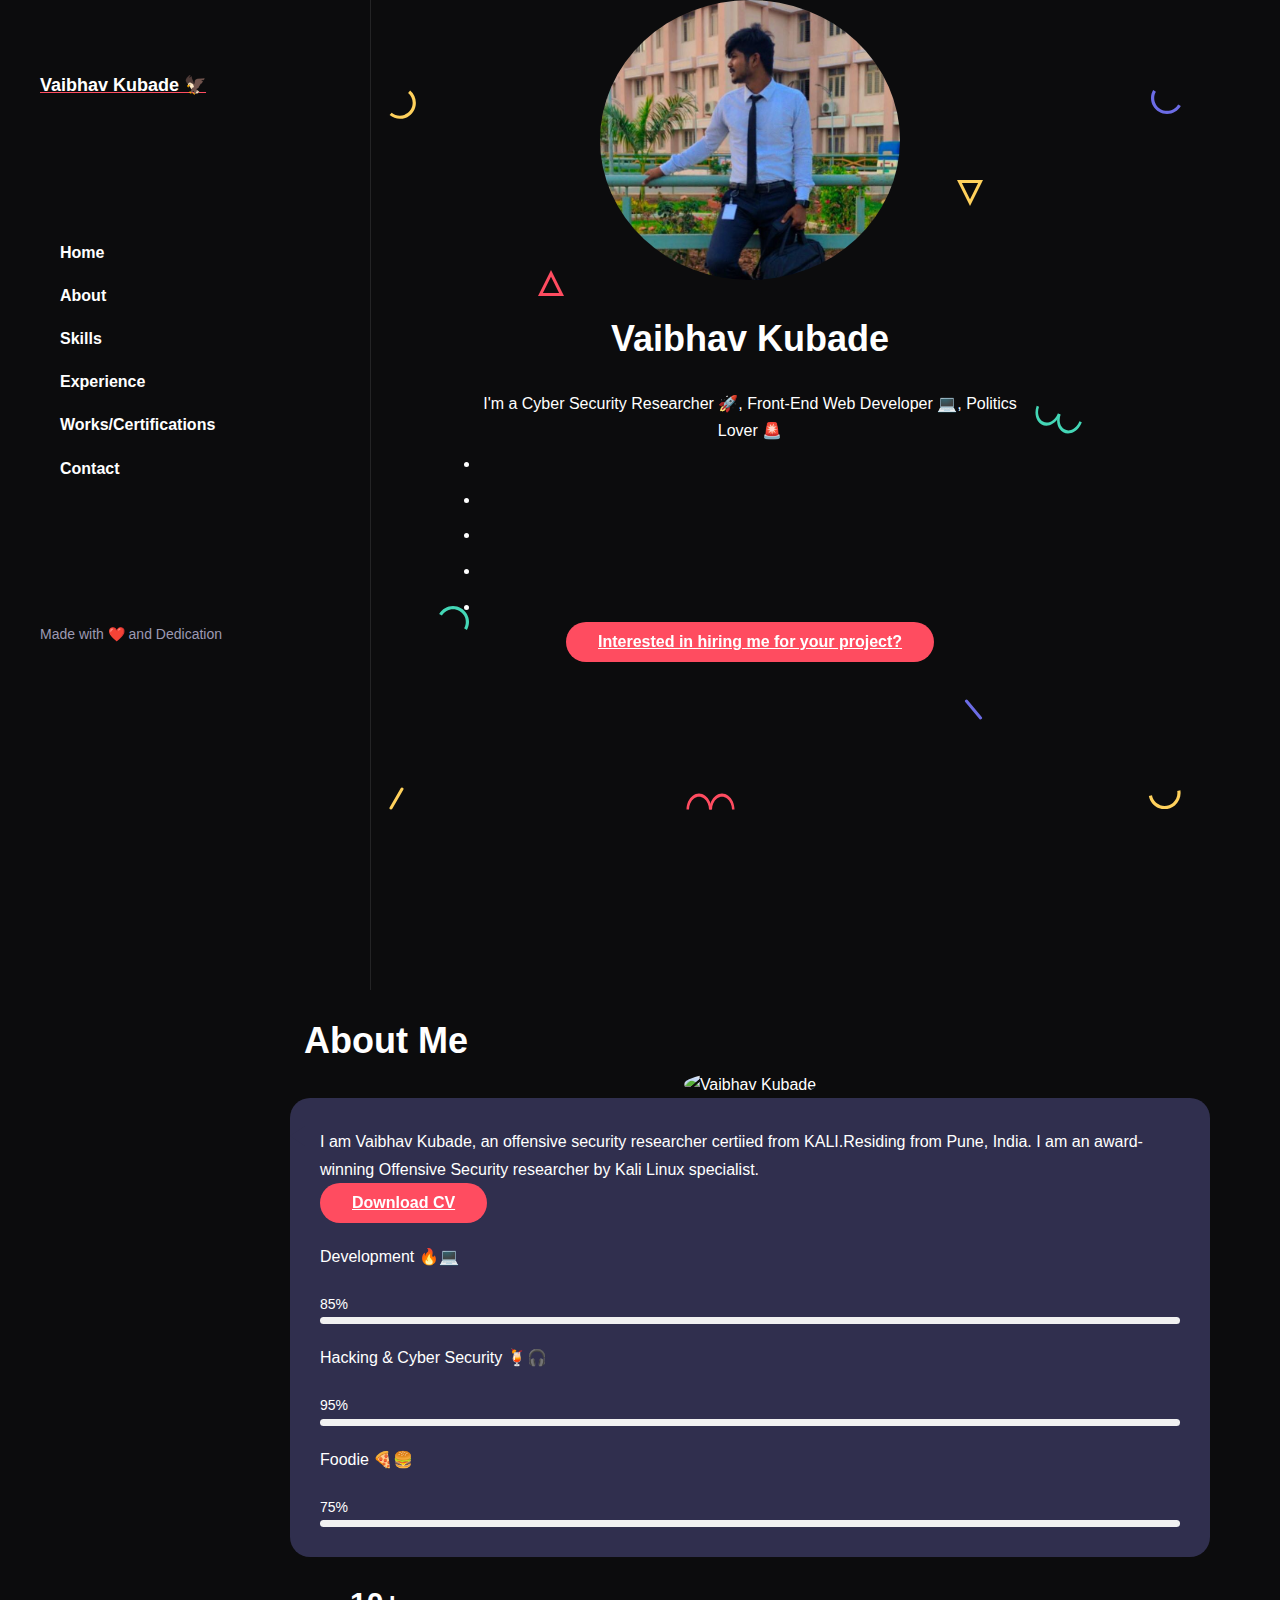
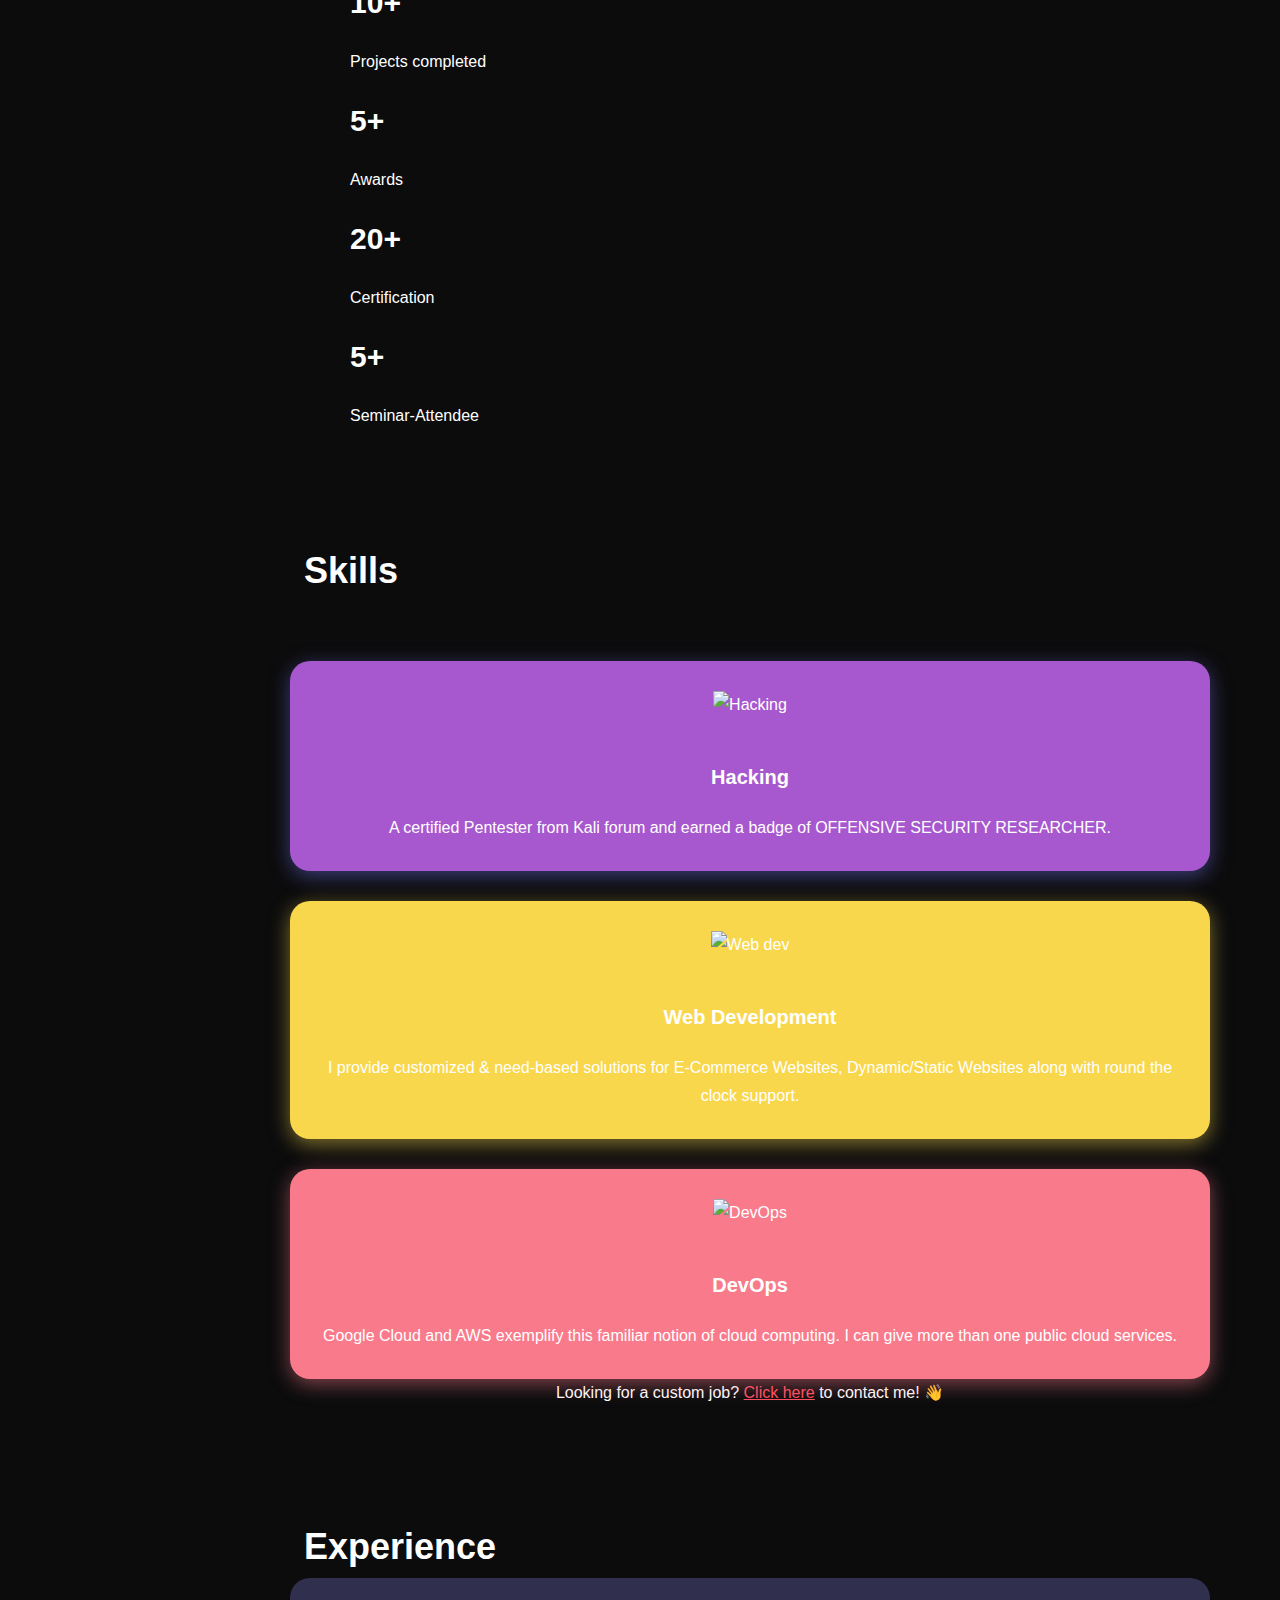
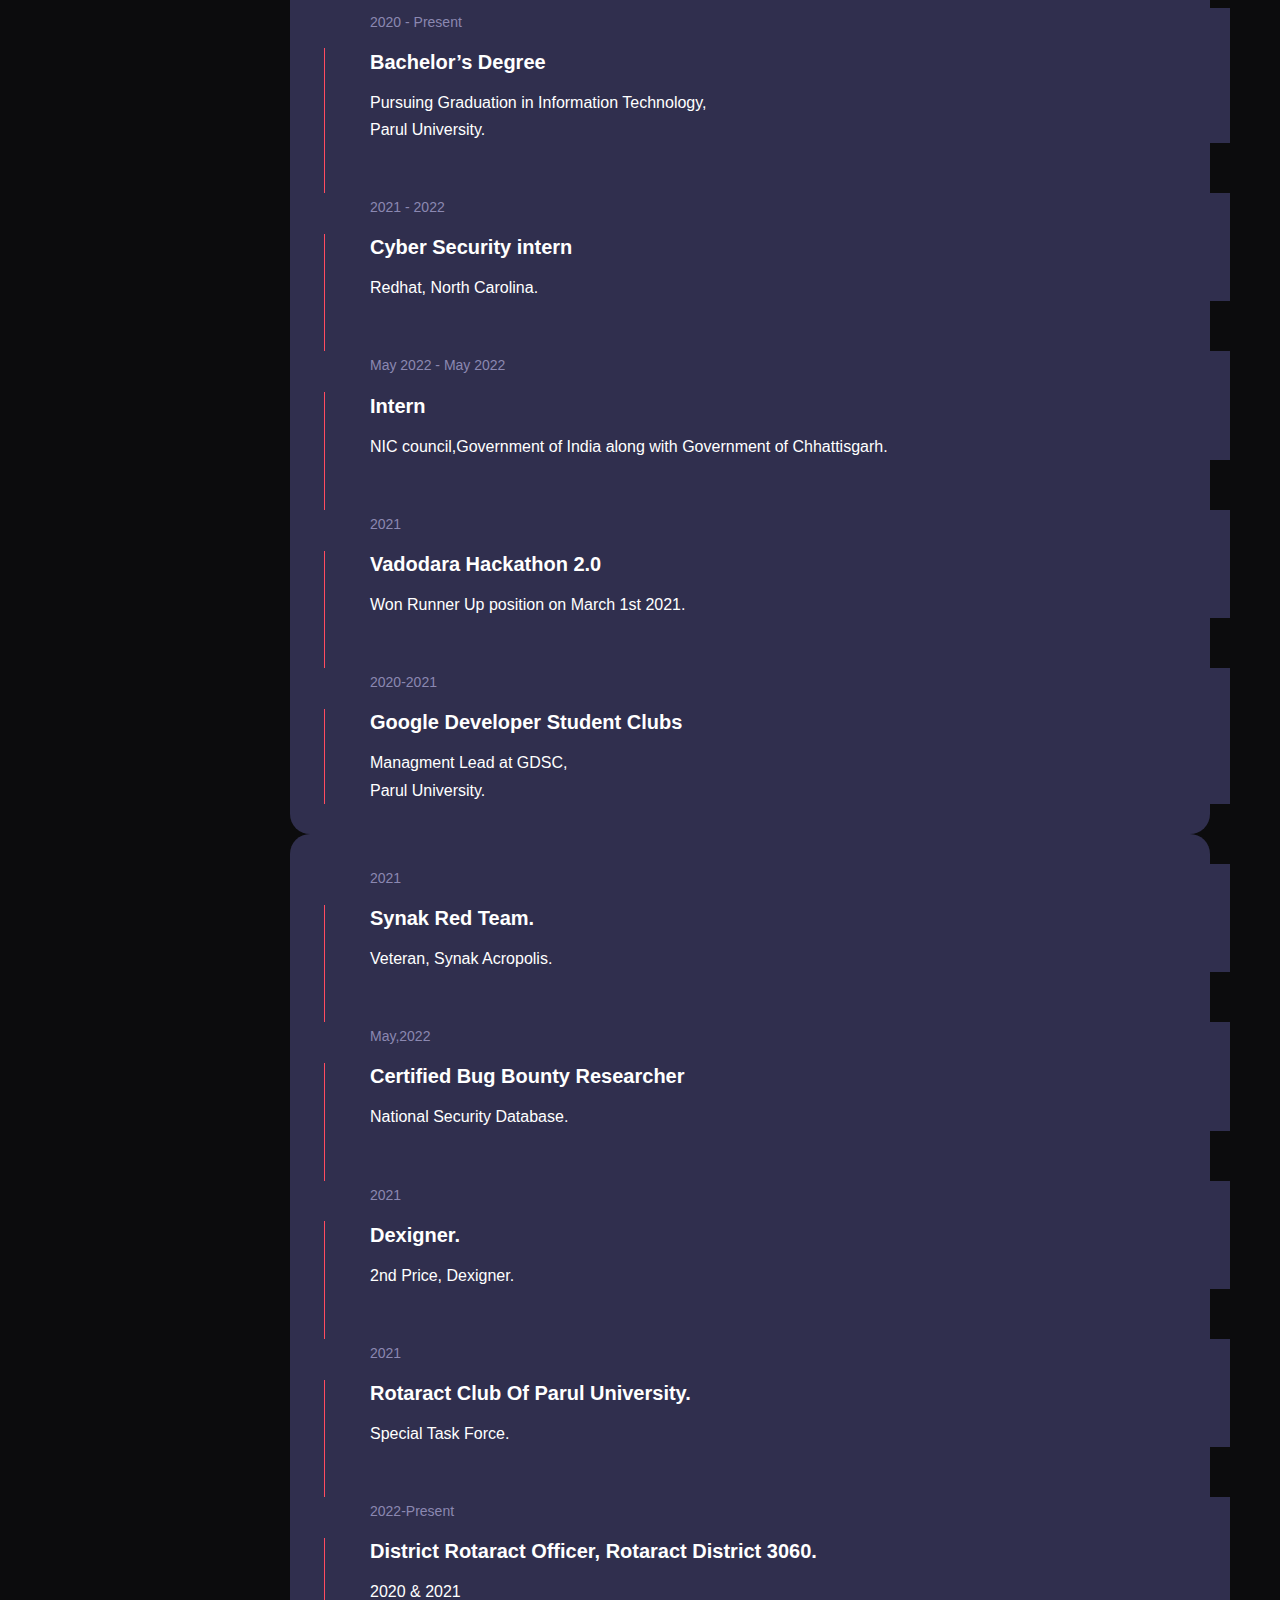
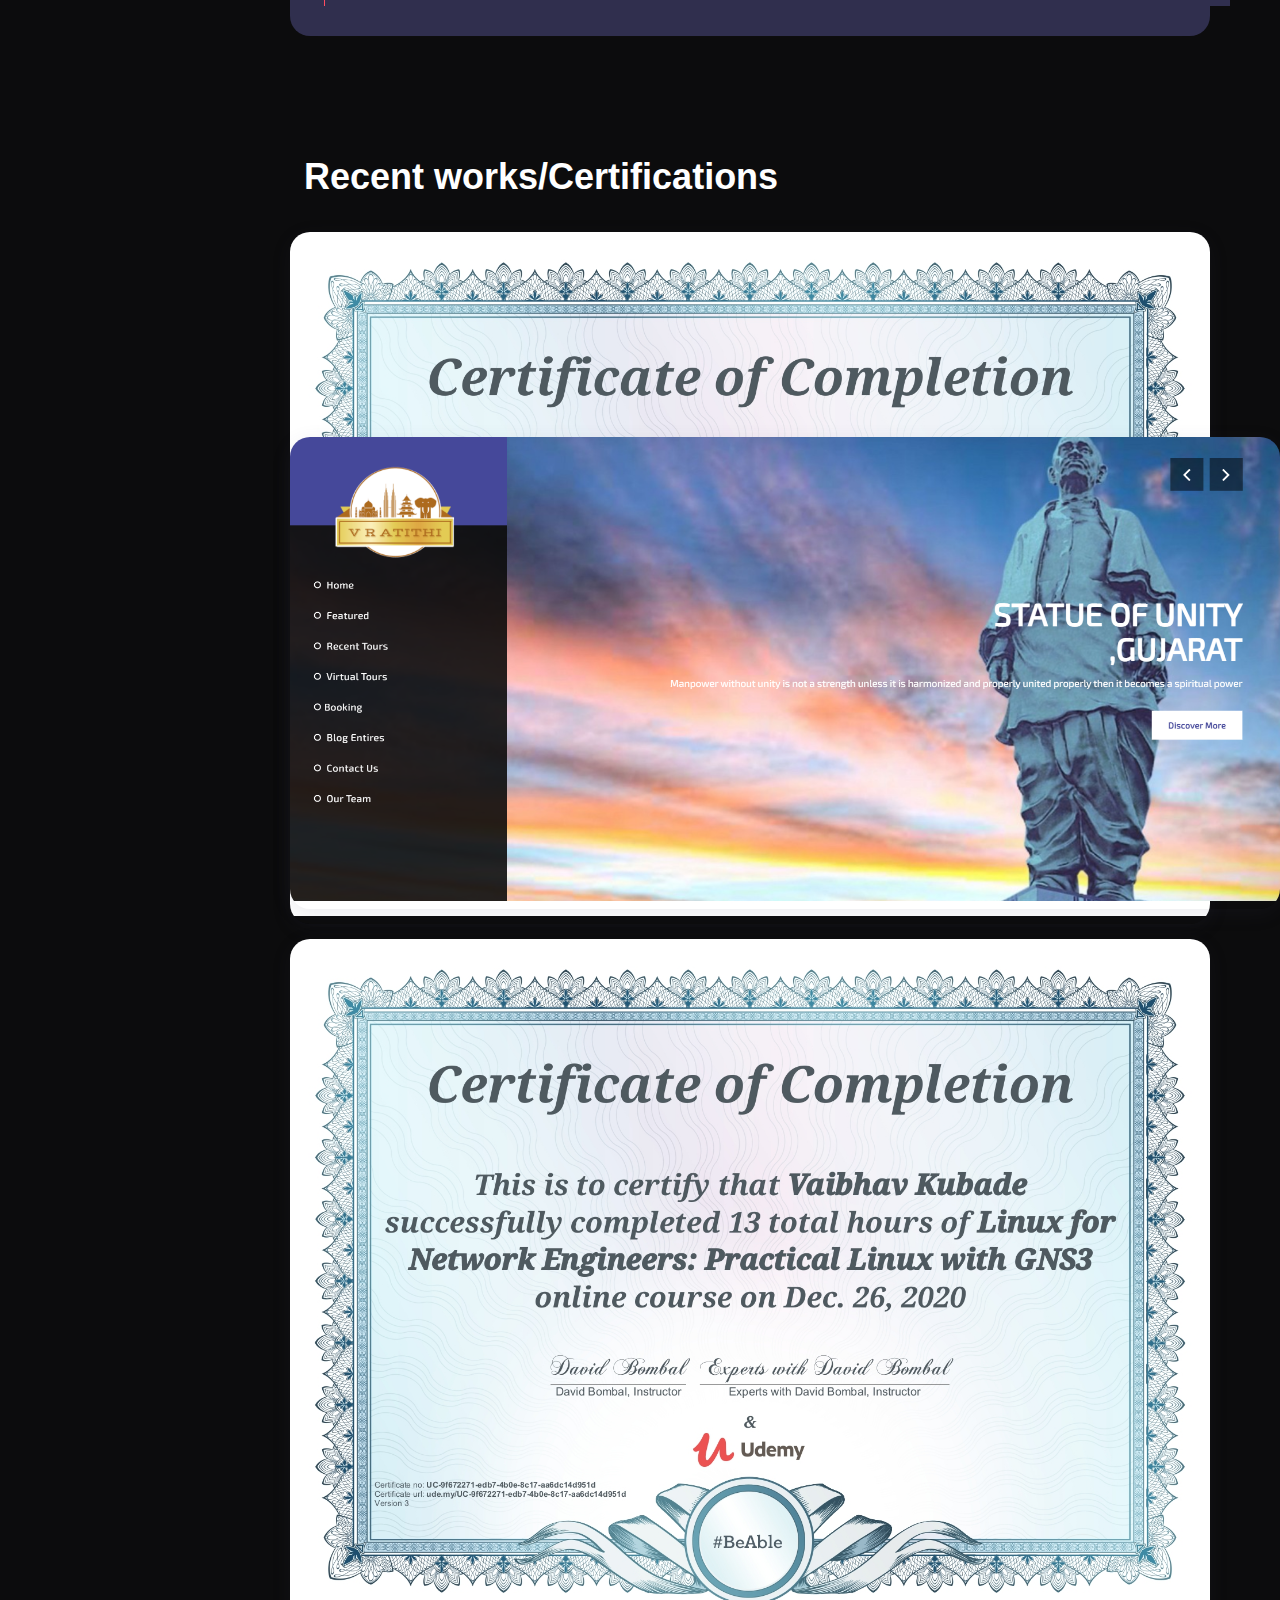
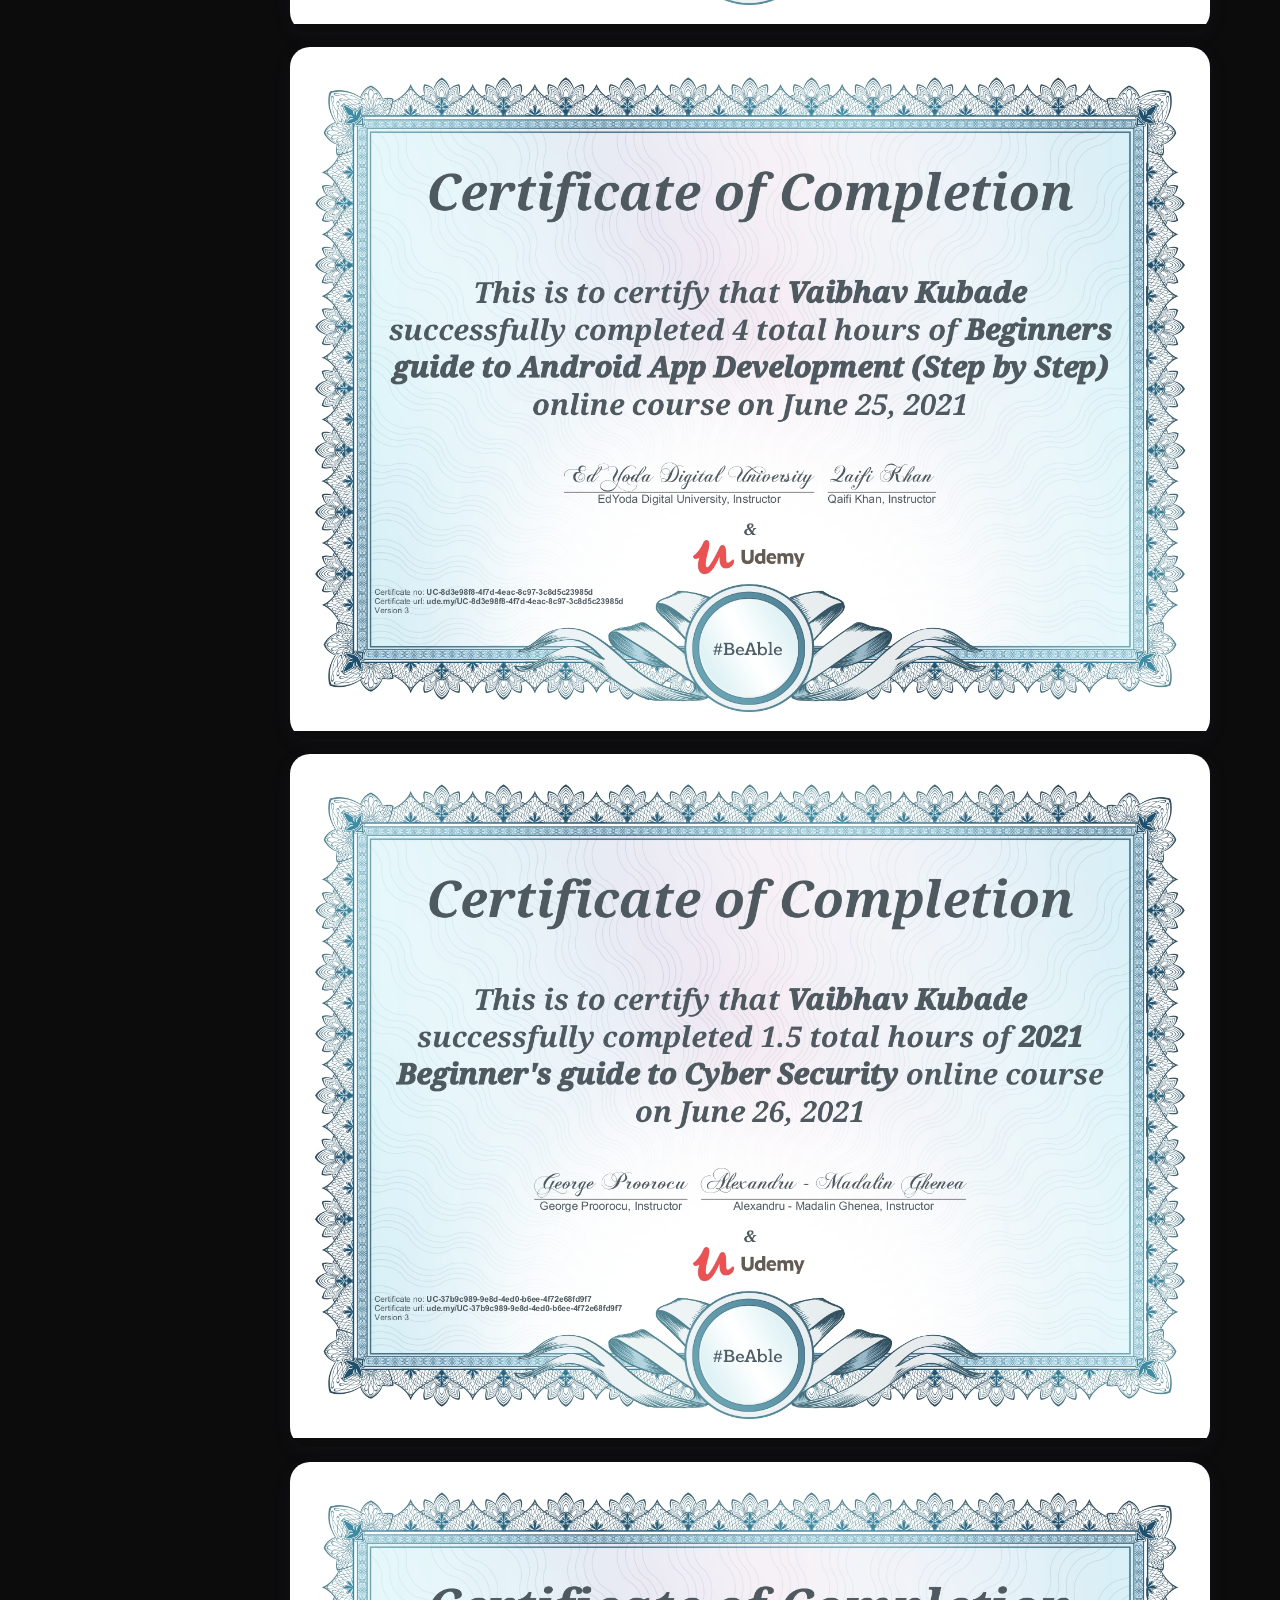
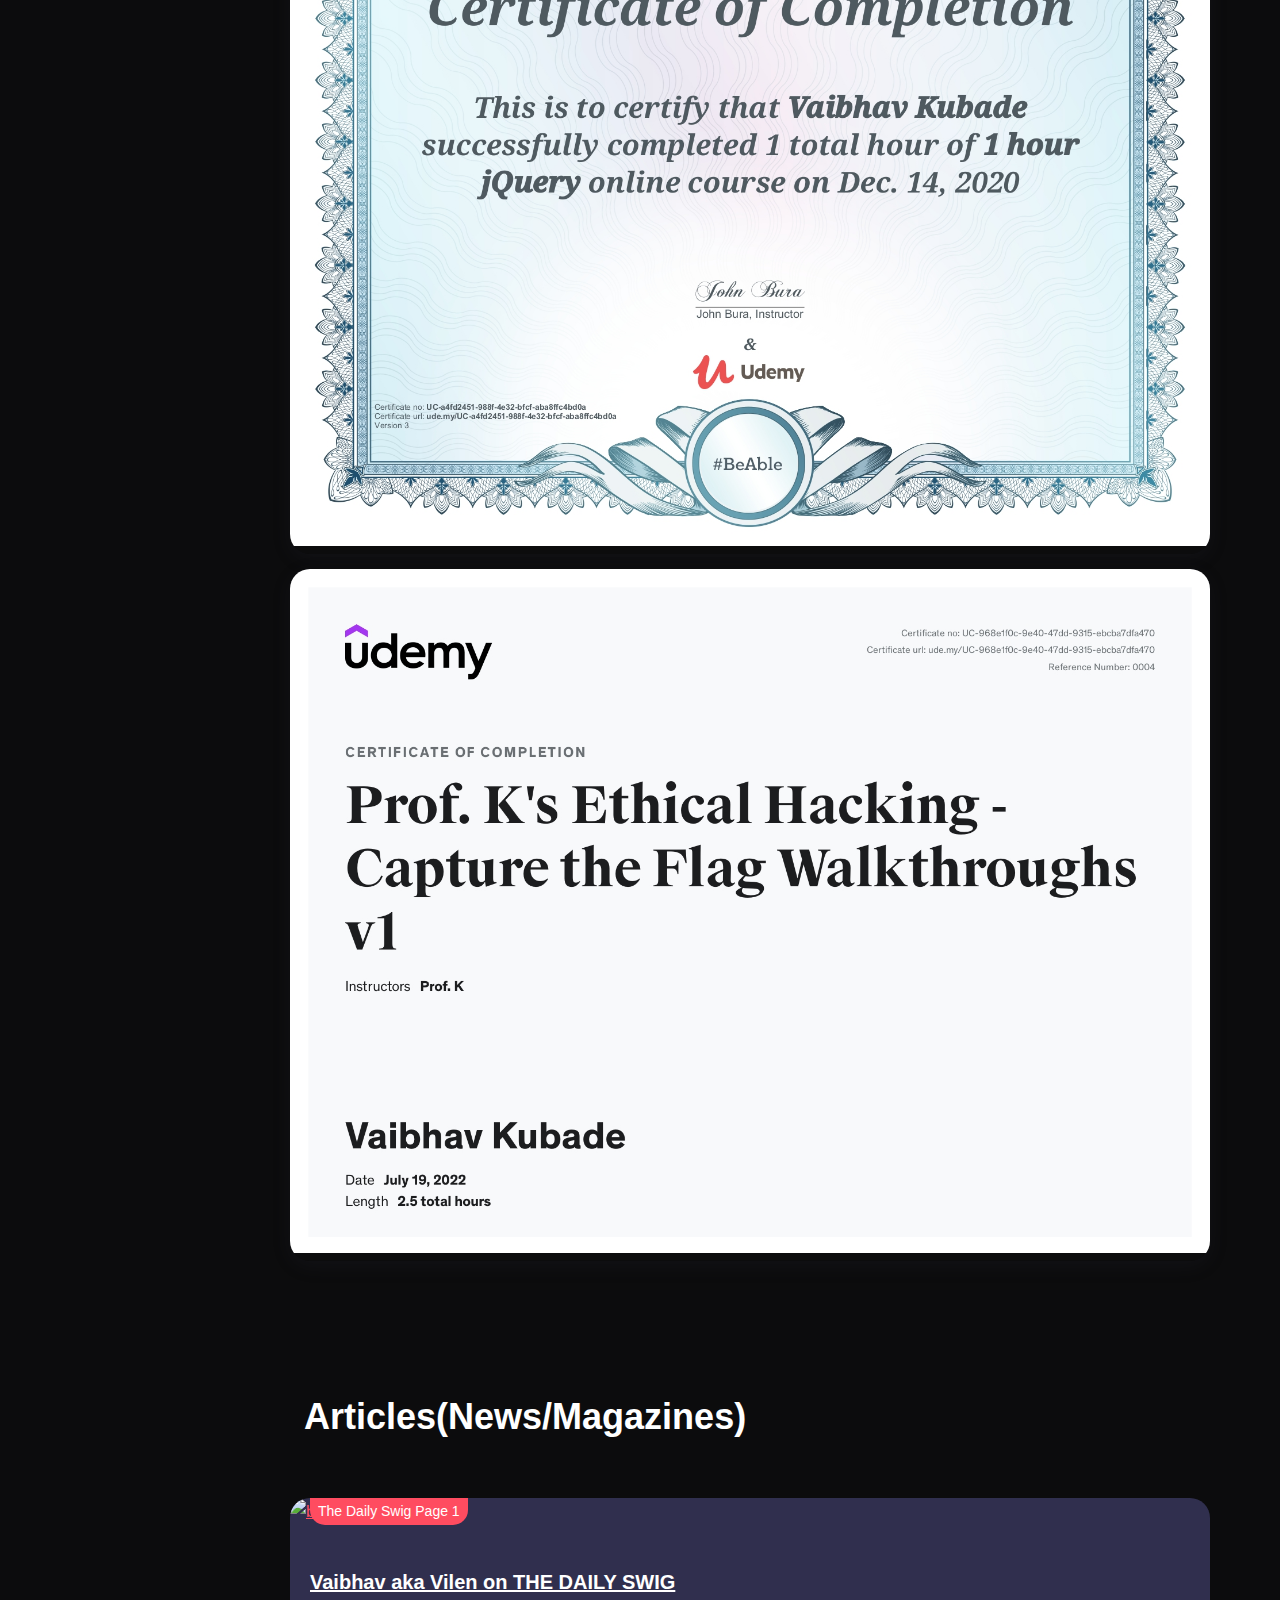
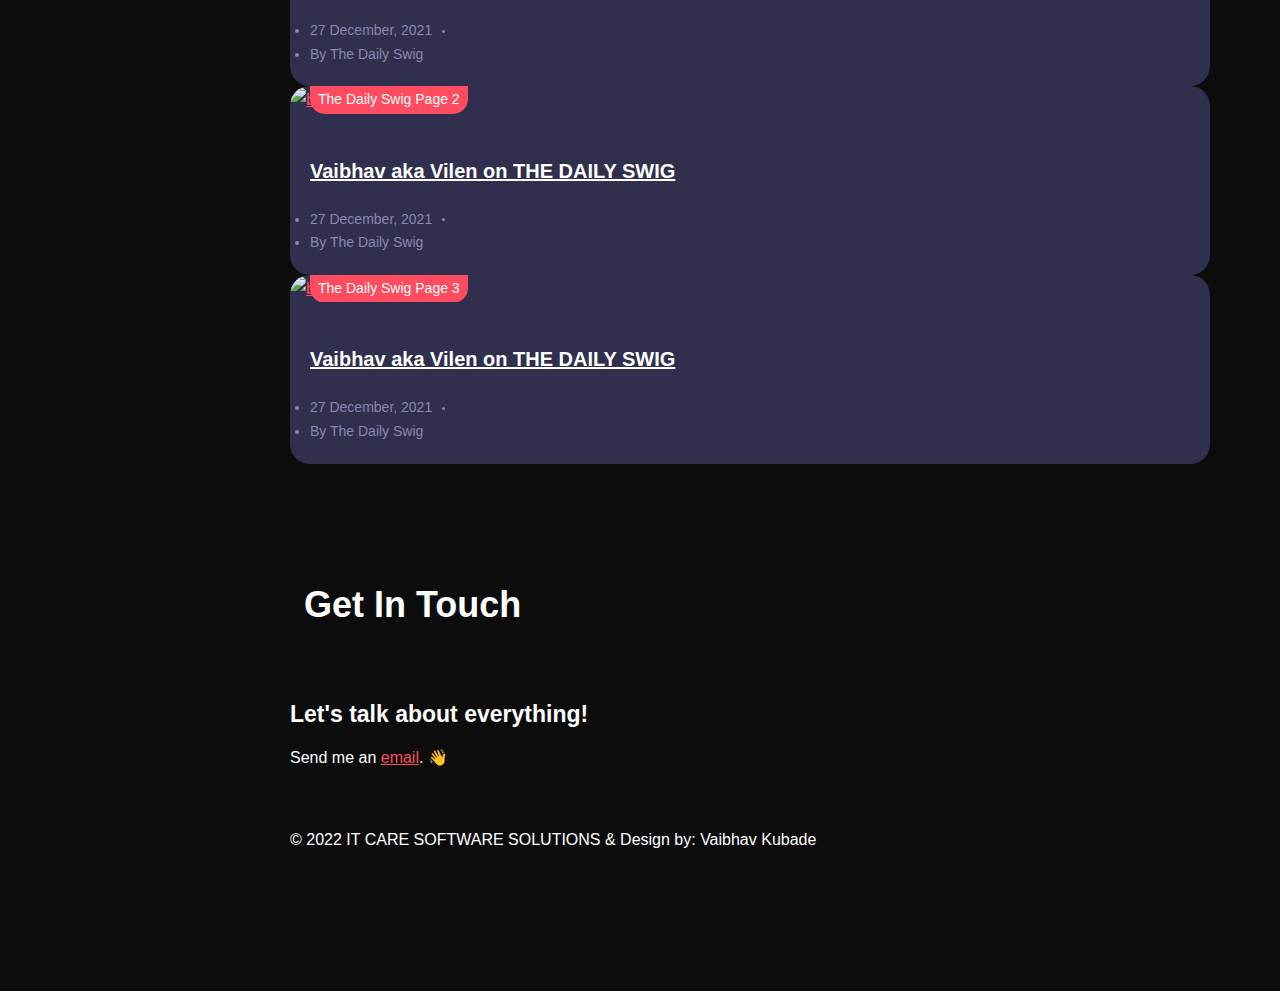
==== commit e3e67e5f: "Update index.html" ====
--- a/index.html
+++ b/index.html
@@ -85,7 +85,7 @@
 			<!-- intro -->
 			<div class="intro">
 				<!-- avatar image -->
-				<img src="images/Icon.png" style="width: 300px;border-radius: 100%;" alt="Vaibhav Kubade" class="mb-4">
+				<img src="images/Vaibhav.png" style="width: 300px;border-radius: 100%;" alt="Vaibhav Kubade" class="mb-4">
 
 				<!-- info -->
 				<h1 class="mb-2 mt-0">Vaibhav Kubade</h1>
@@ -161,7 +161,7 @@
 				<div class="col-md-3">
 					<div class="text-center text-md-left">
 						<!-- avatar image -->
-						<img src="images/7.png" style="width: 300px;border-radius: 100%;" alt="Vaibhav Kubade" class="mb-4">
+						<img src="images/Icon.png" style="width: 300px;border-radius: 100%;" alt="Vaibhav Kubade" class="mb-4">
 					</div>
 					<div class="spacer d-md-none d-lg-none" data-height="30"></div>
 				</div>
@@ -630,6 +630,25 @@
 						<a href="images/Prof. K's Ethical Hacking - Capture the Flag Walkthroughs v1.jpg"></a>
 					</div>
 				</div>
+				
+				<!-- Project-->
+<div class="col-md-4 col-sm-6 grid-item project" style="position: absolute; left: 0%; top: 386px;">
+	<a href="https://vratithi.me" target="_blank">
+		<div class="portfolio-item rounded shadow-dark">
+			<div class="details">
+				<span class="term">Projects</span>
+				<h4 class="title">VR ATITHI</h4>
+				<span class="more-button"><i class="icon-link"></i></span>
+			</div>
+			<div class="thumb">
+				<img src="images/VRATITHI.png" alt="Portfolio-title">
+				<div class="mask"></div>
+			</div>
+		</div>
+	</a>
+</div>
+				
+				
 			<!-- more button -->
 			<!-- <div class="load-more text-center mt-4">
 				<a href="javascript:" class="btn btn-default"><i class="fas fa-spinner"></i> Load more</a>
@@ -655,7 +674,7 @@
 			<!-- section title -->
 			<h2 class="section-title wow fadeInUp">Articles(News/Magazines)</h2>
 
-			<div class="spacer" data-height="60"></div>
+			<div class="spacer" data-height="50" style="height: 50px;"></div>
 			
 			<div class="row blog-wrapper">
 				
@@ -738,7 +757,7 @@
 			<!-- section title -->
 			<h2 class="section-title wow fadeInUp">Get In Touch</h2>
 
-			<div class="spacer" data-height="60"></div>
+			<div class="spacer" data-height="60" style="height: 60px;"></div>
 			
 			<div class="row">
 				
@@ -761,7 +780,7 @@
 
 	</section>
 
-	<div class="spacer" data-height="96"></div>
+	<div class="spacer" data-height="96" style="height: 96px;"></div>
 	
 </main>
 
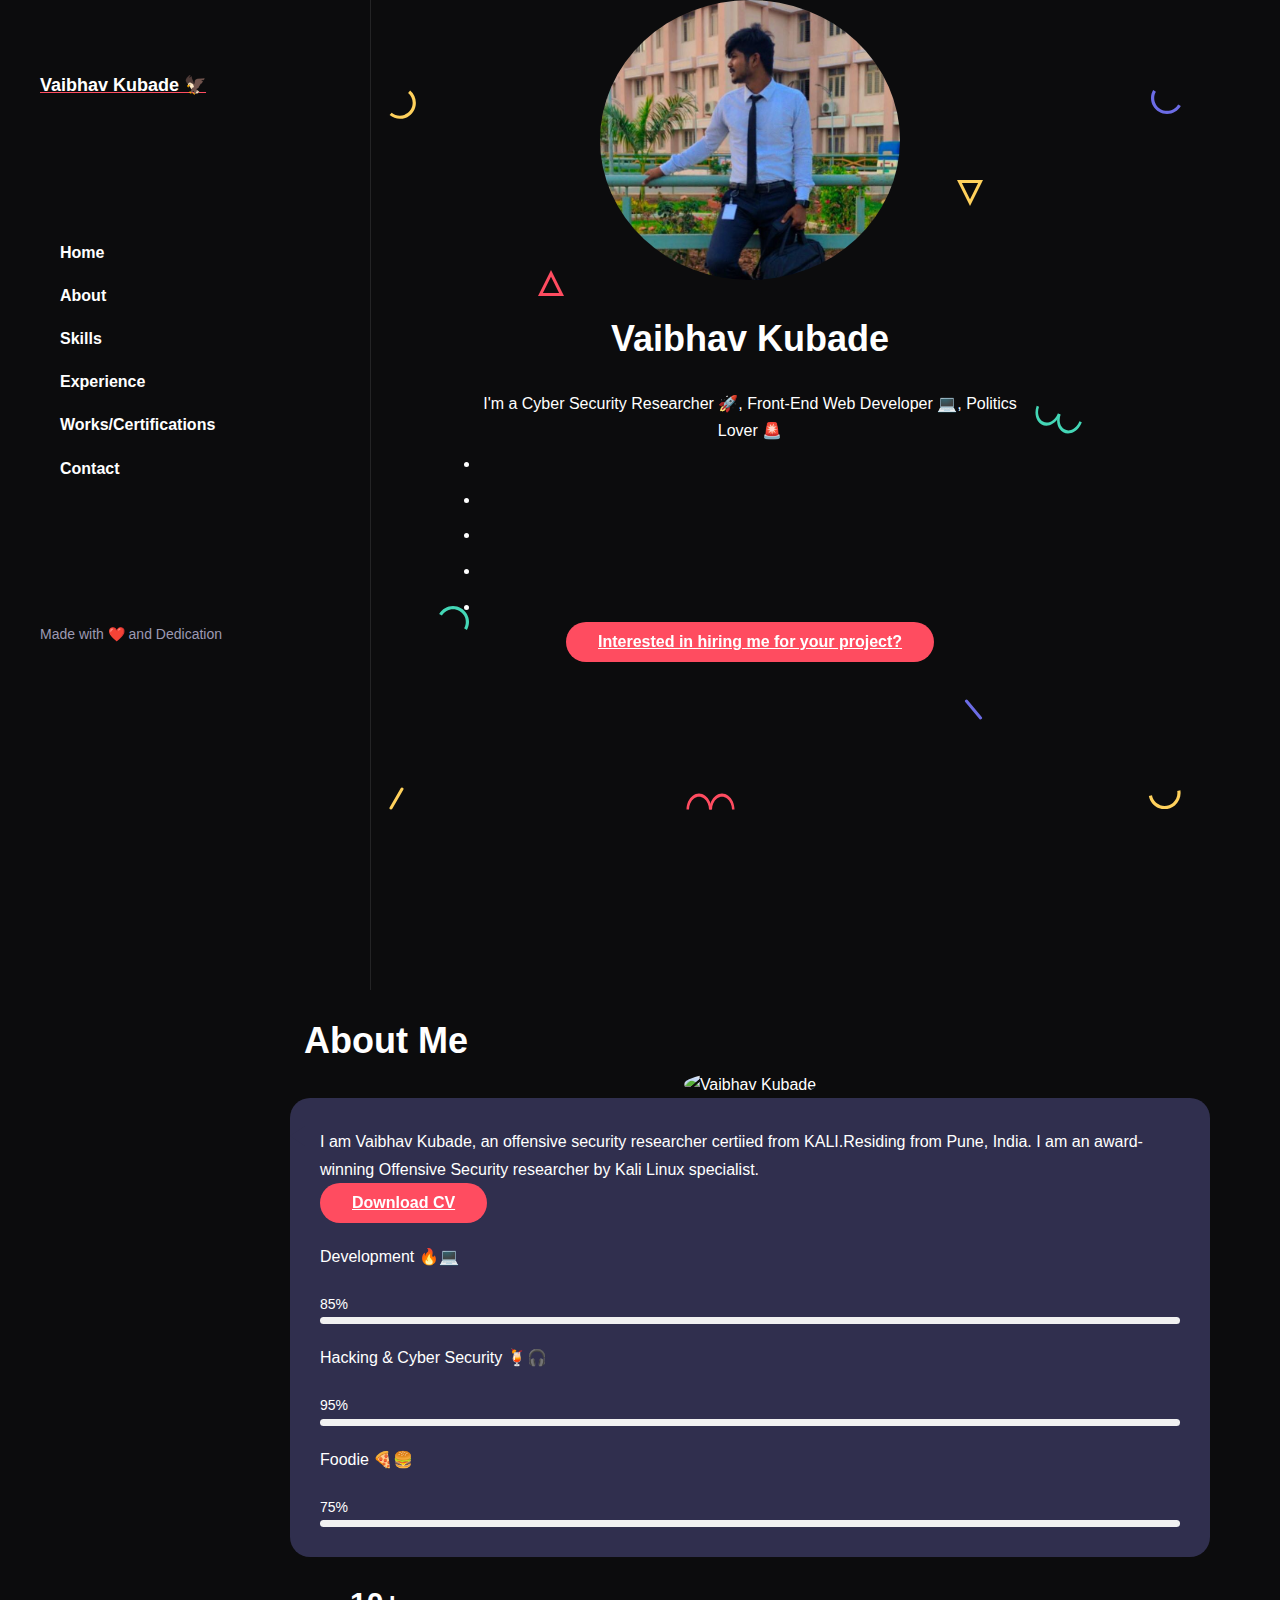
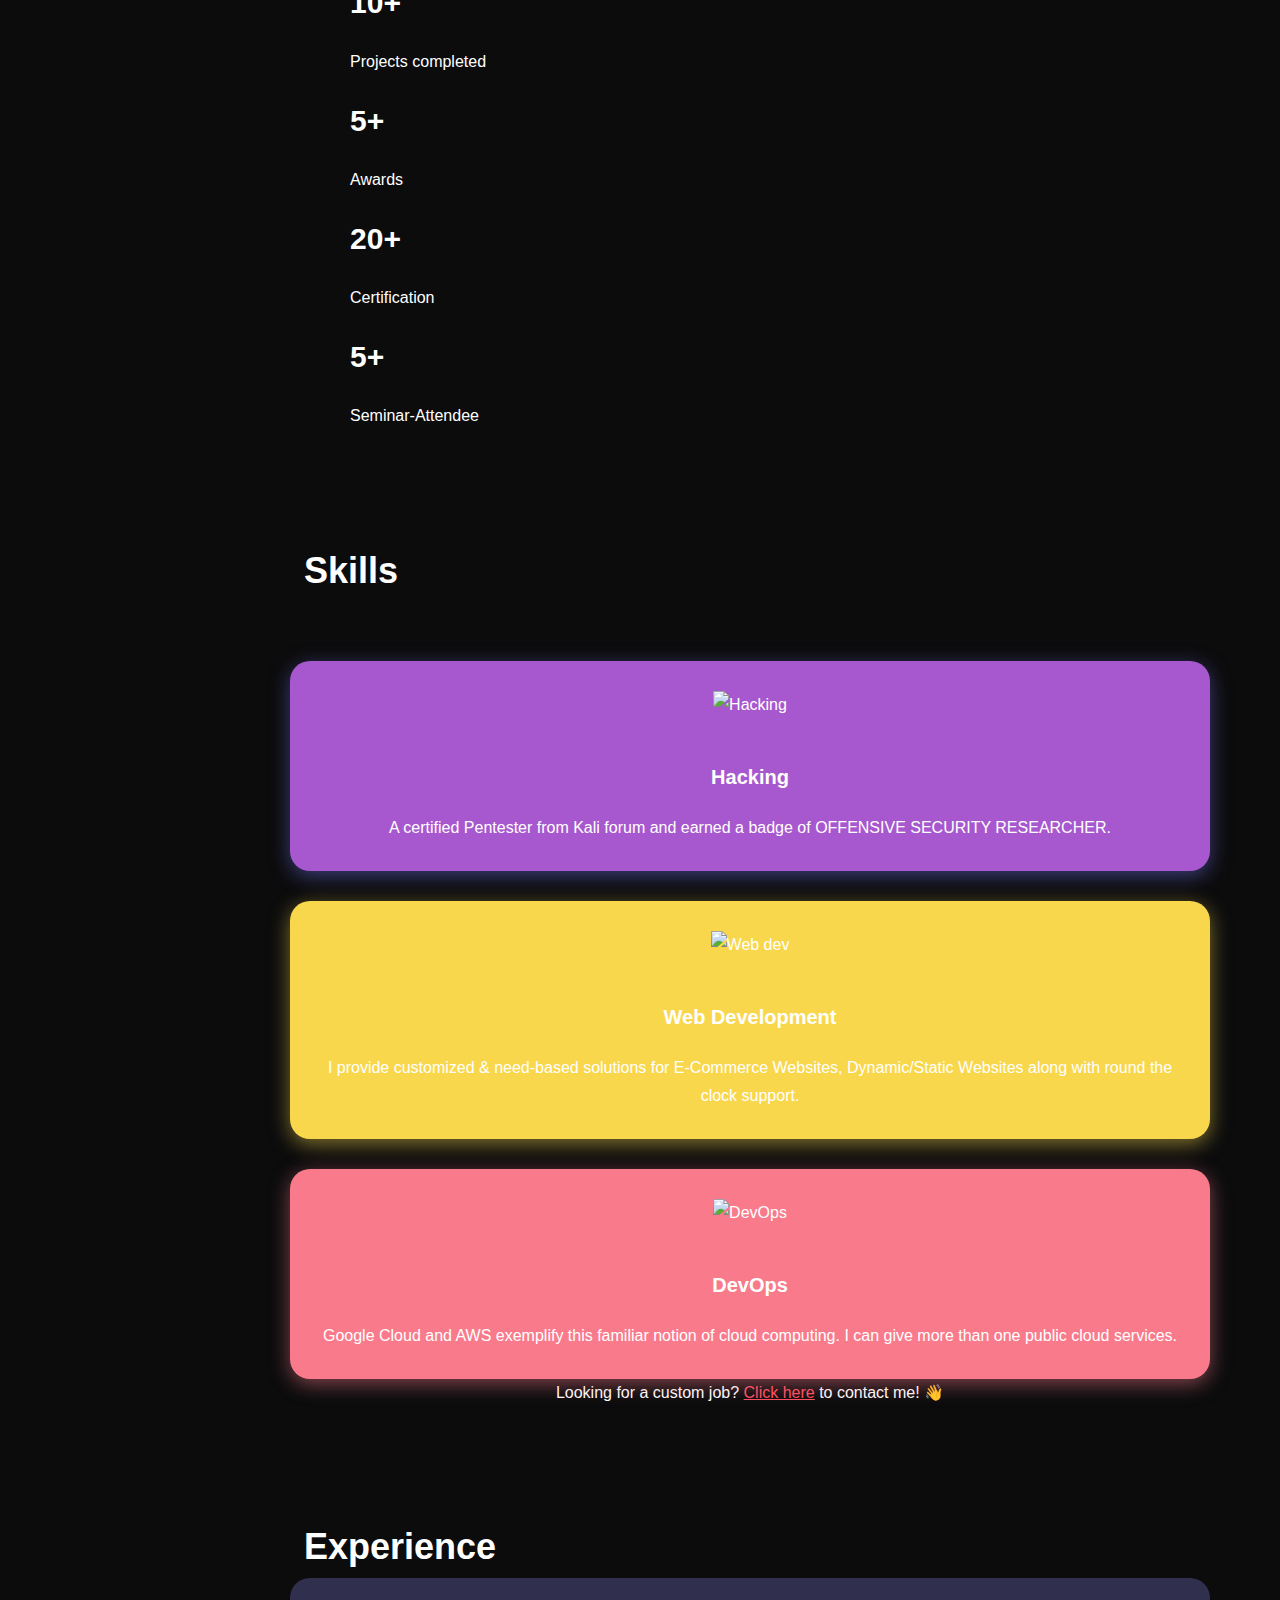
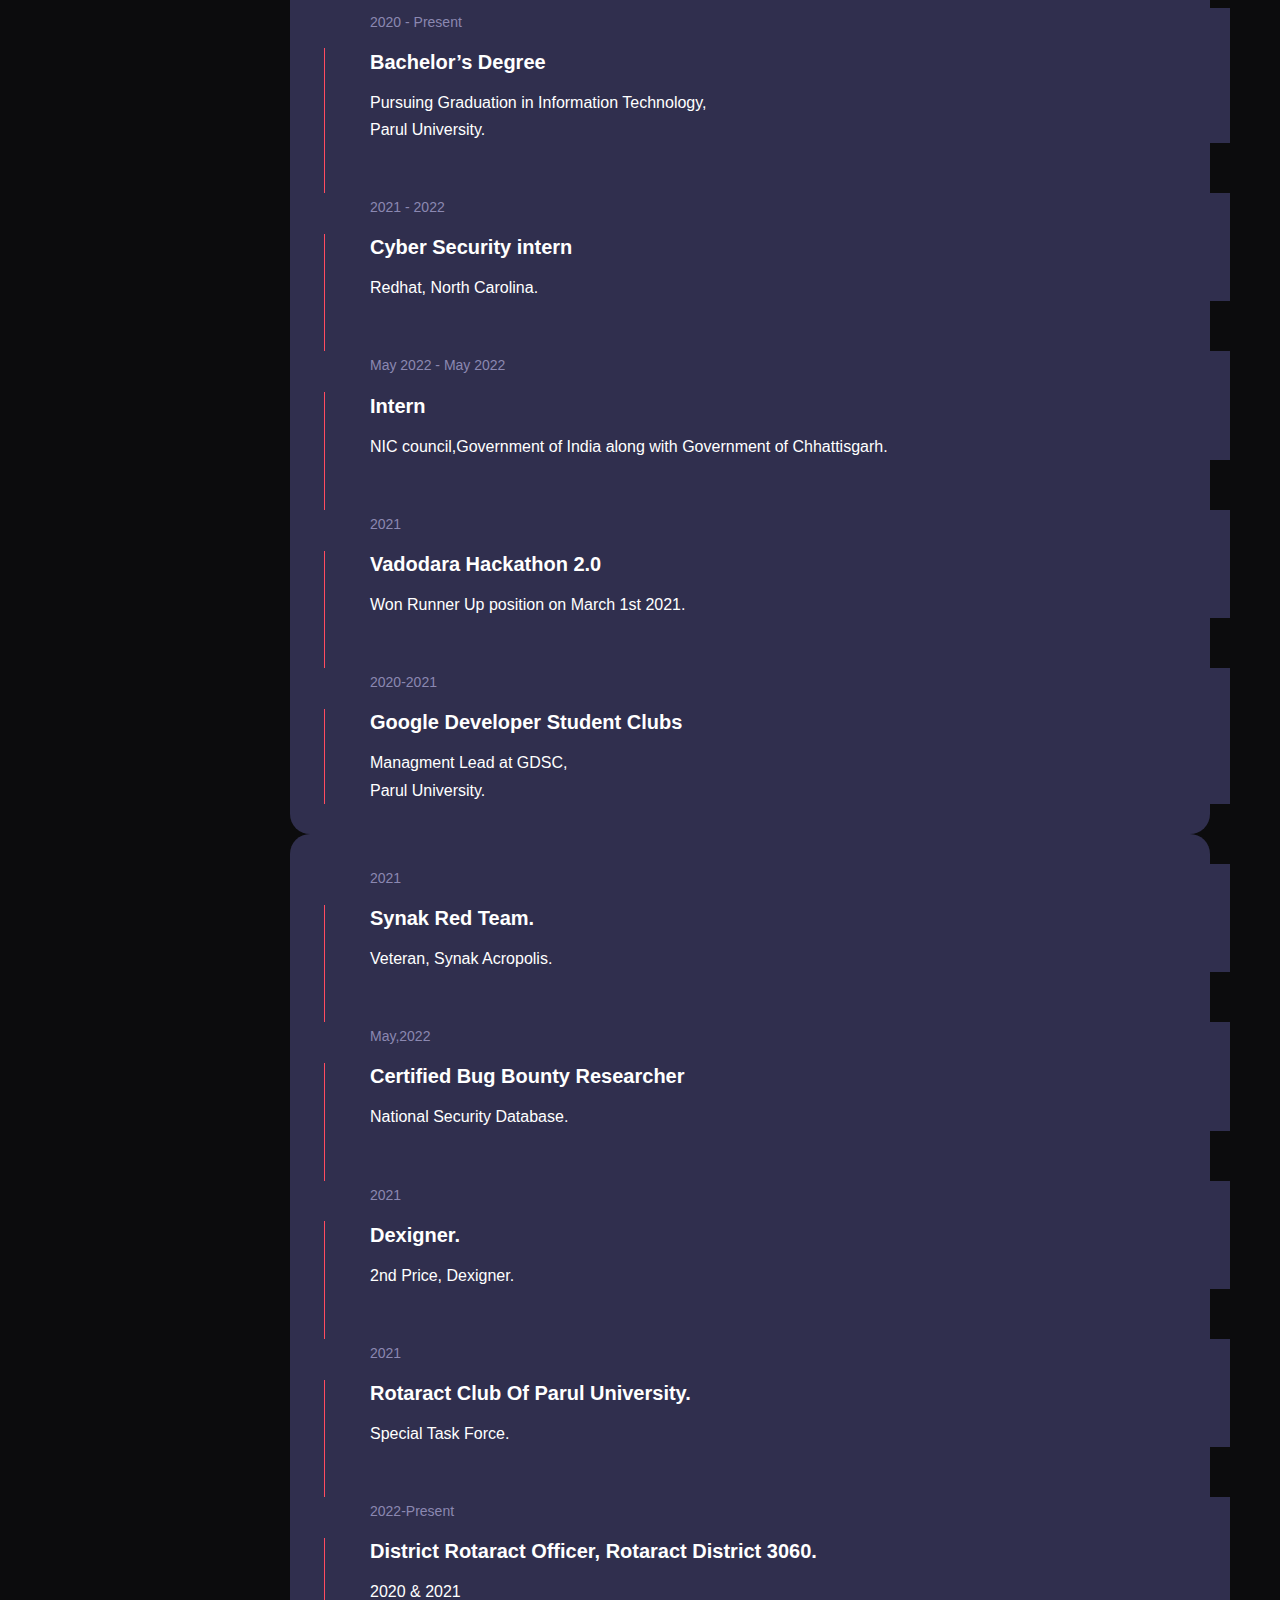
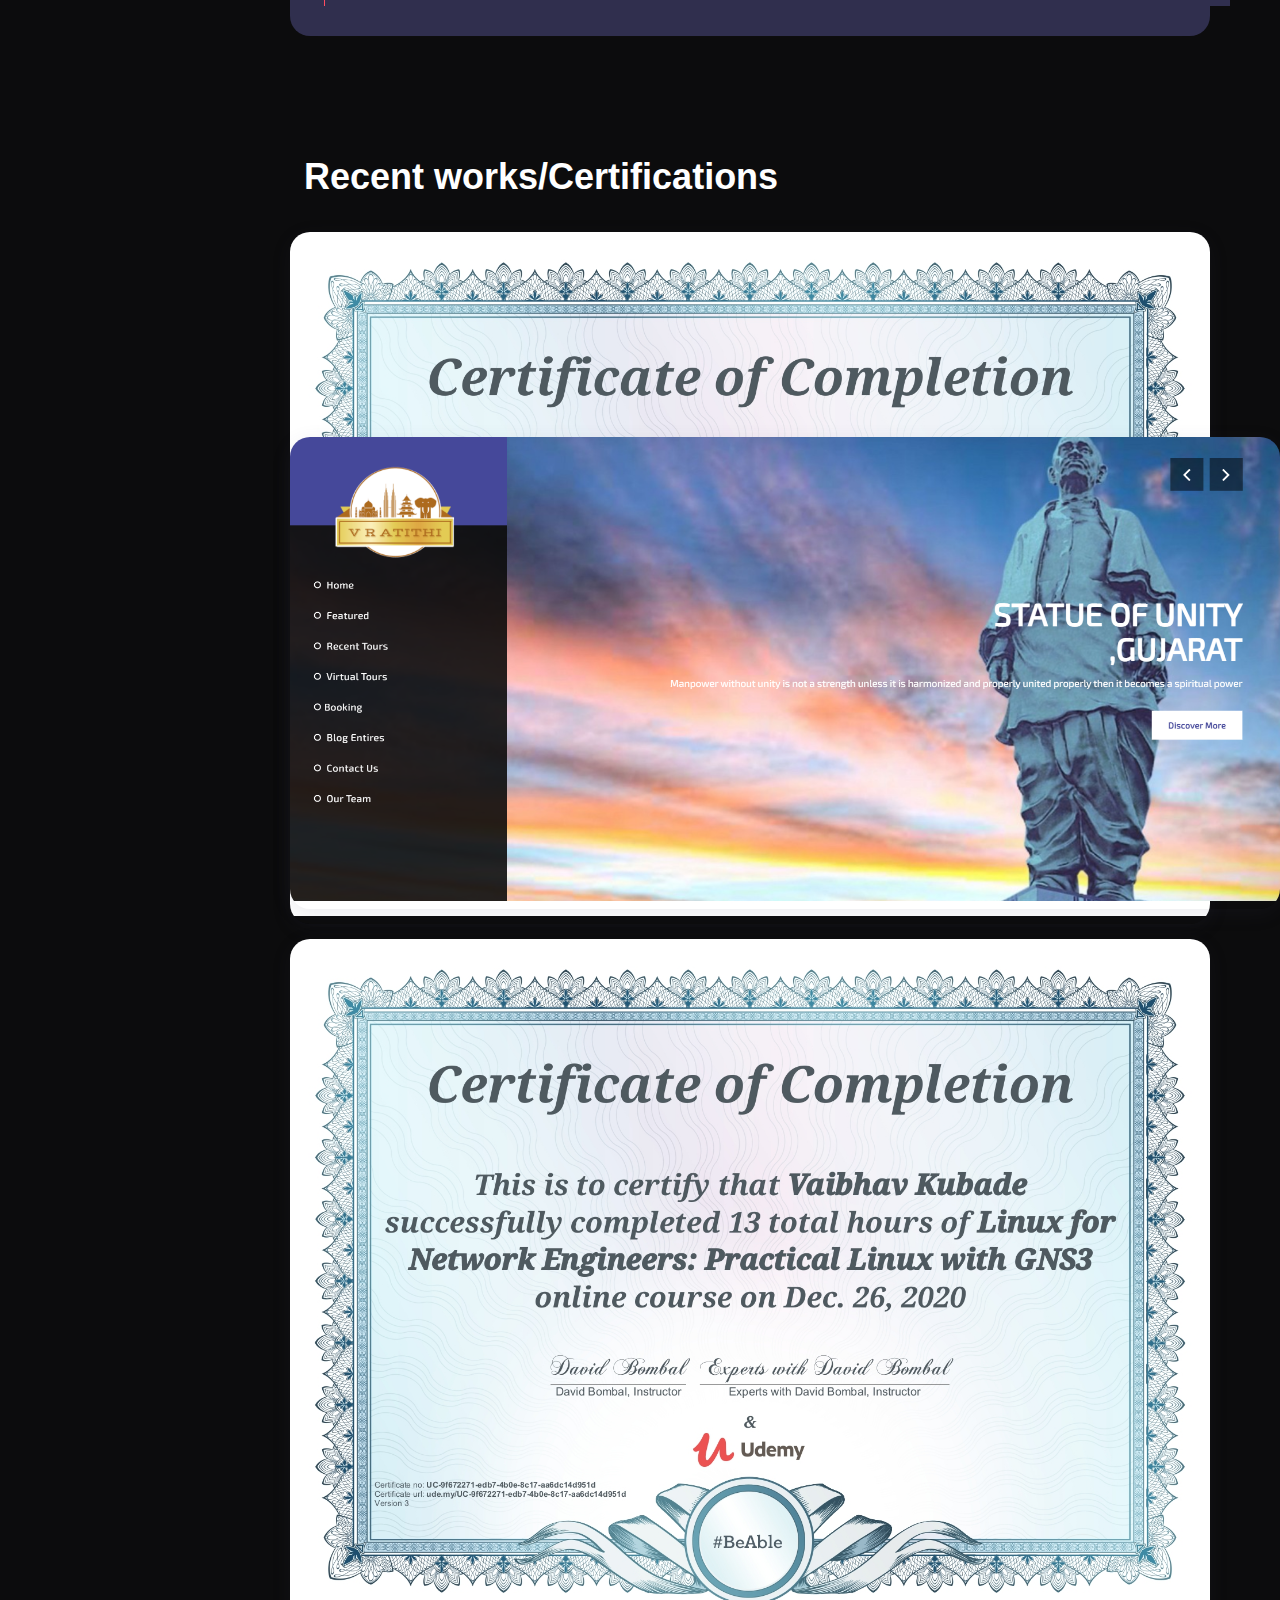
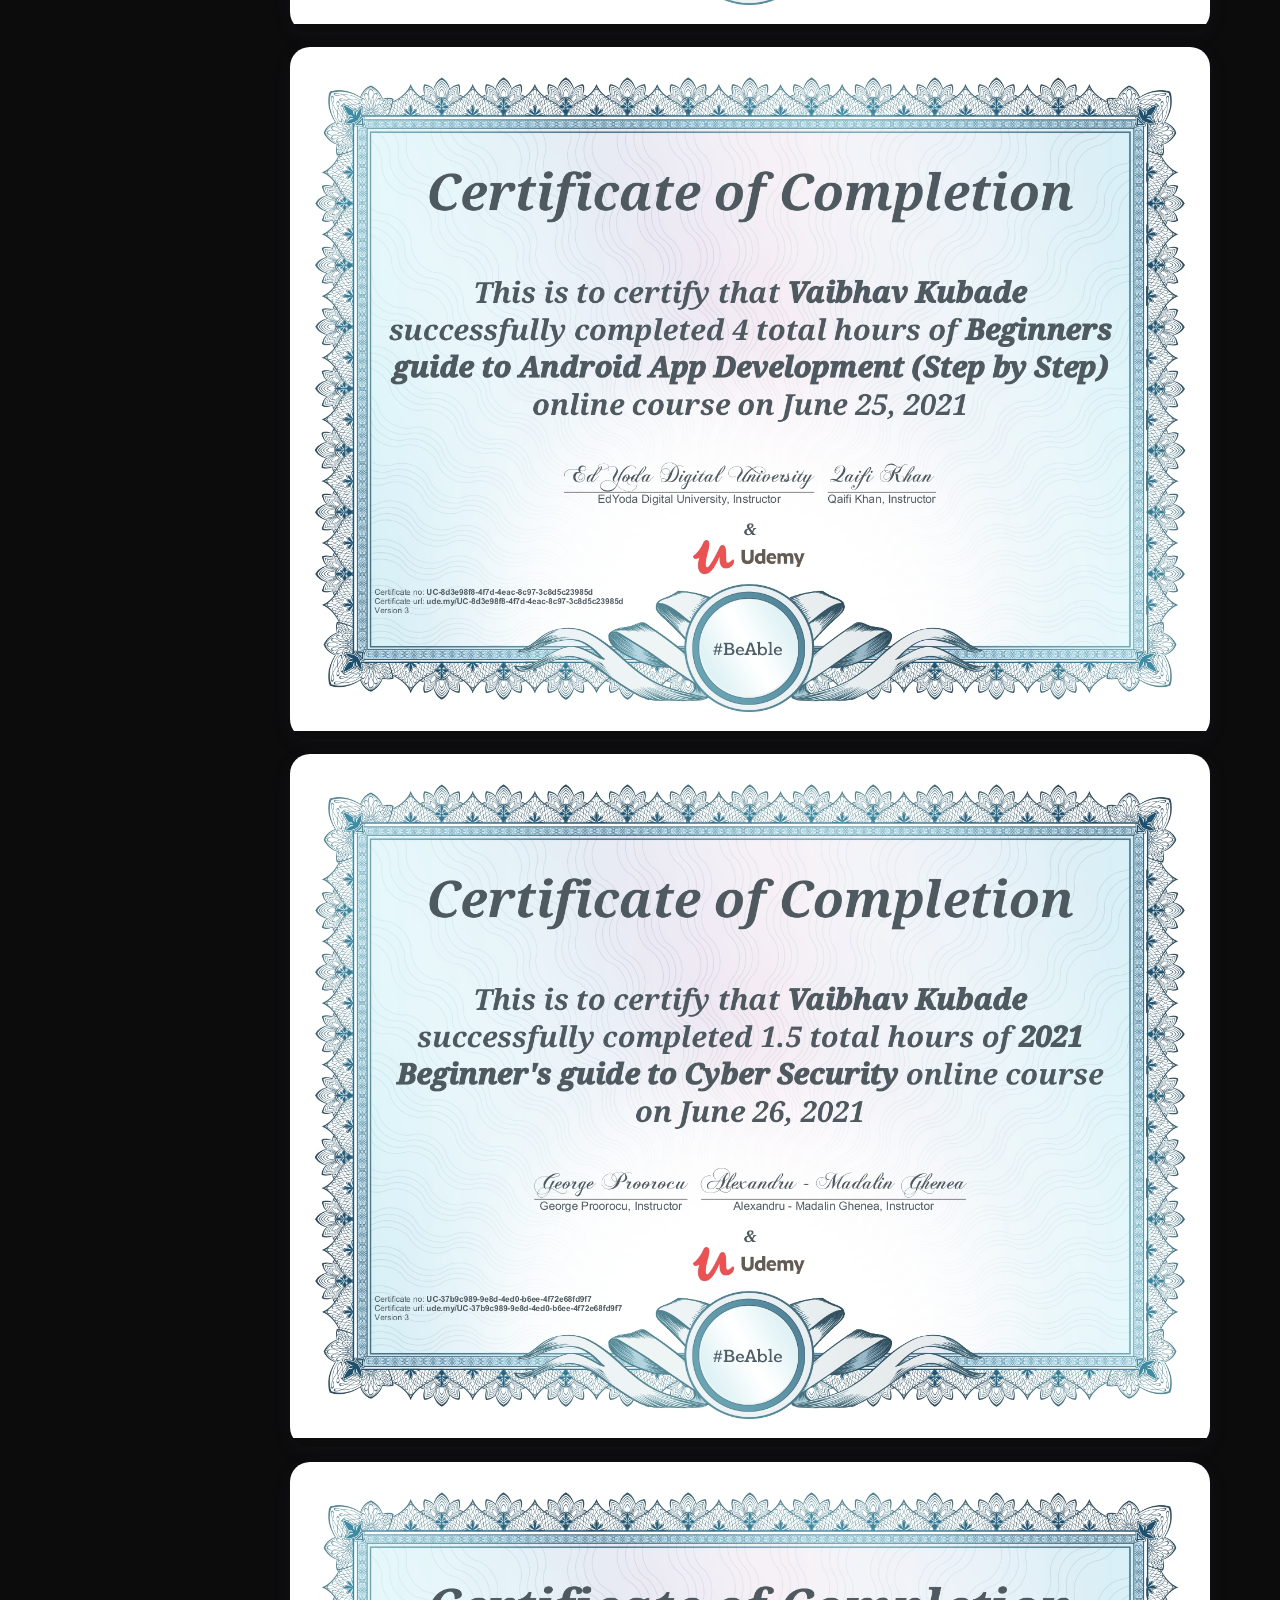
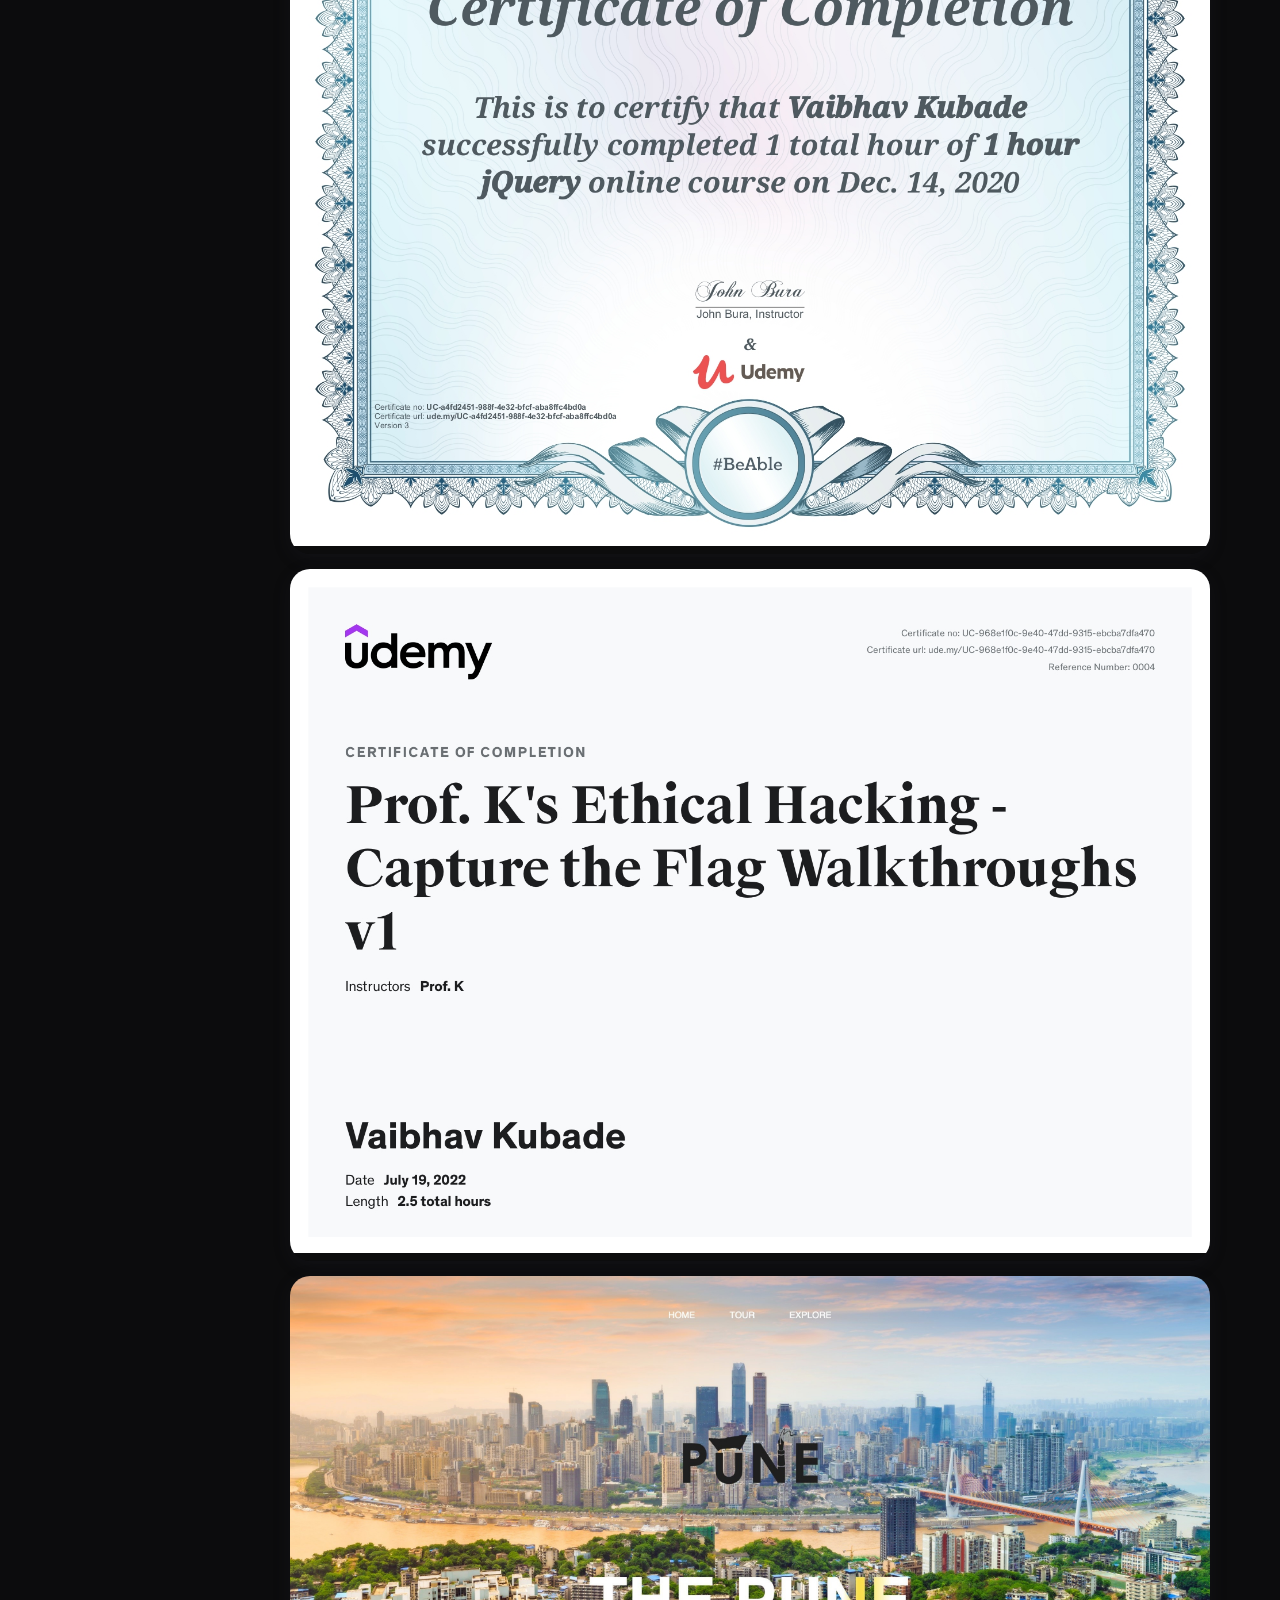
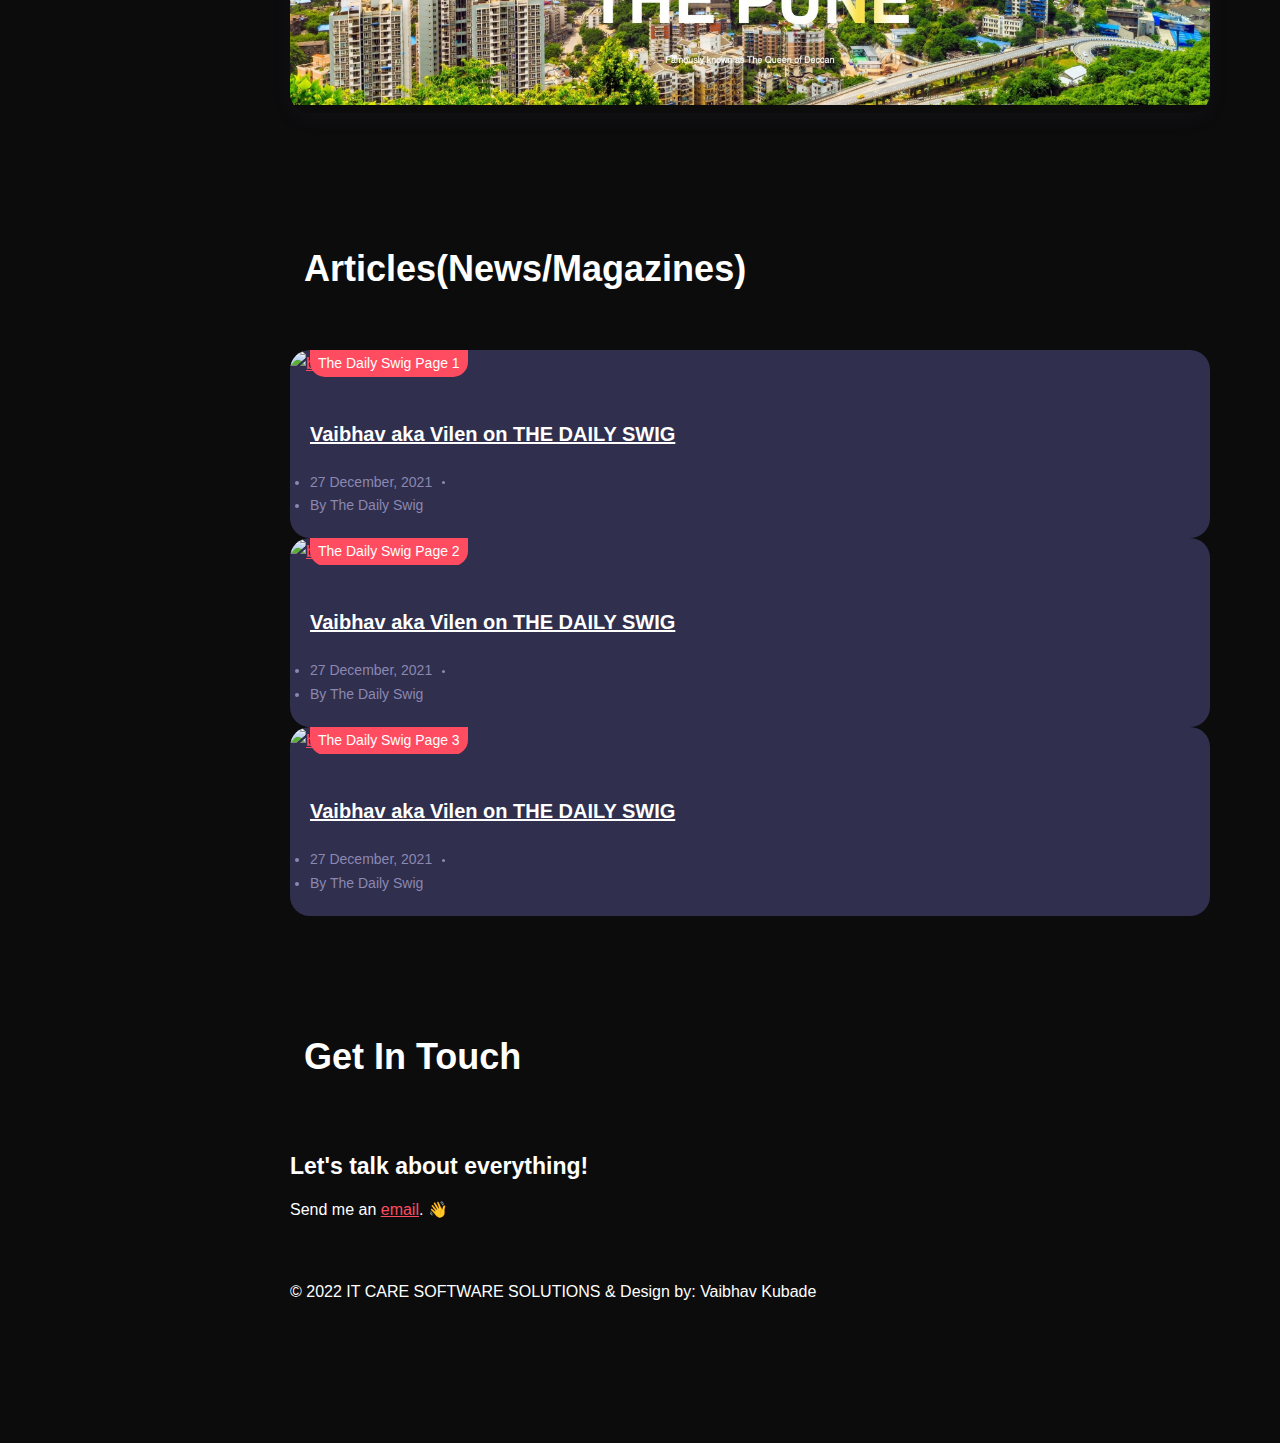
==== commit 311ebeb4: "Update index.html" ====
--- a/index.html
+++ b/index.html
@@ -647,6 +647,23 @@
 		</div>
 	</a>
 </div>
+				<!--my pune-->
+                  <div class="col-md-4 col-sm-6 grid-item project">
+	<a href="https://mypune.me/" target="_blank">
+		<div class="portfolio-item rounded shadow-dark">
+			<div class="details">
+				<span class="term">Projects</span>
+				<h4 class="title">My PUNE</h4>
+				<span class="more-button"><i class="icon-link"></i></span>
+			</div>
+			<div class="thumb">
+				<img src="images/team/Mypune.jpg" alt="Portfolio-title">
+				<div class="mask"></div>
+			</div>
+		</div>
+	</a>
+</div>
+       
 				
 				
 			<!-- more button -->
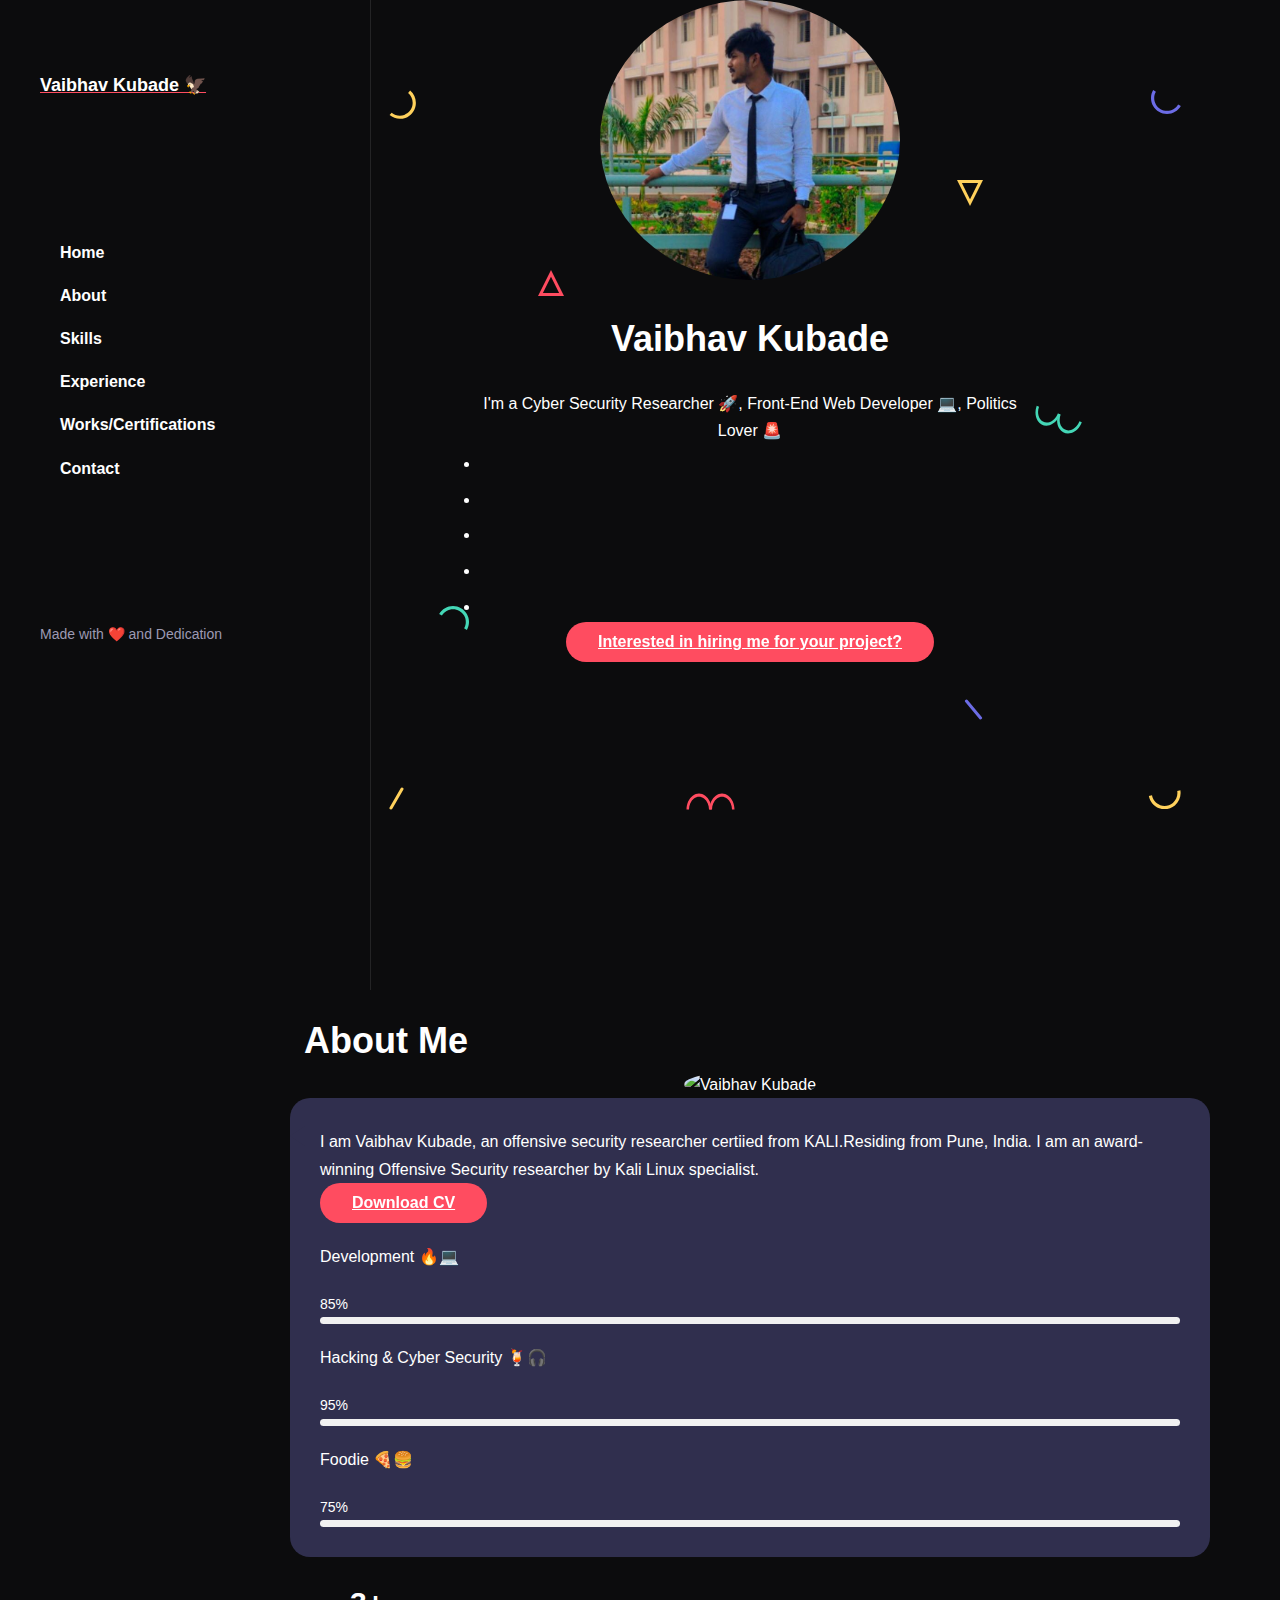
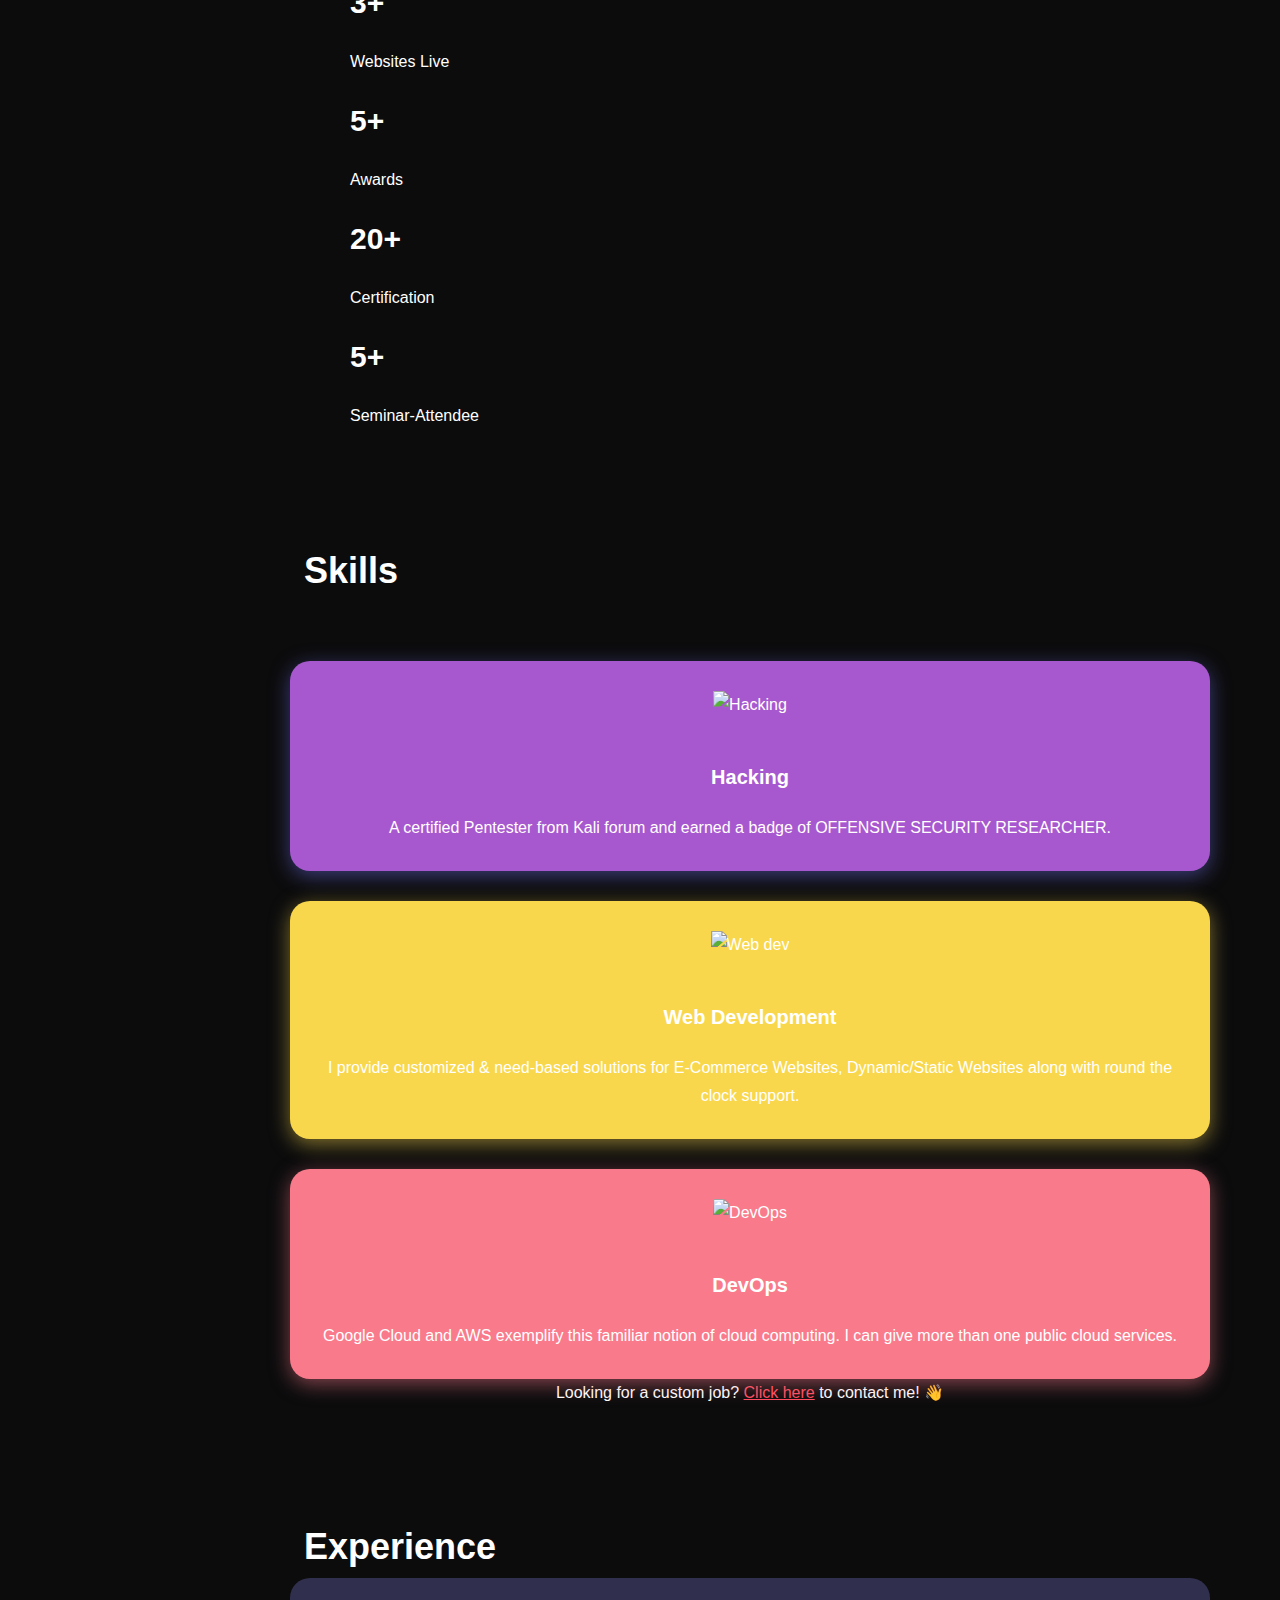
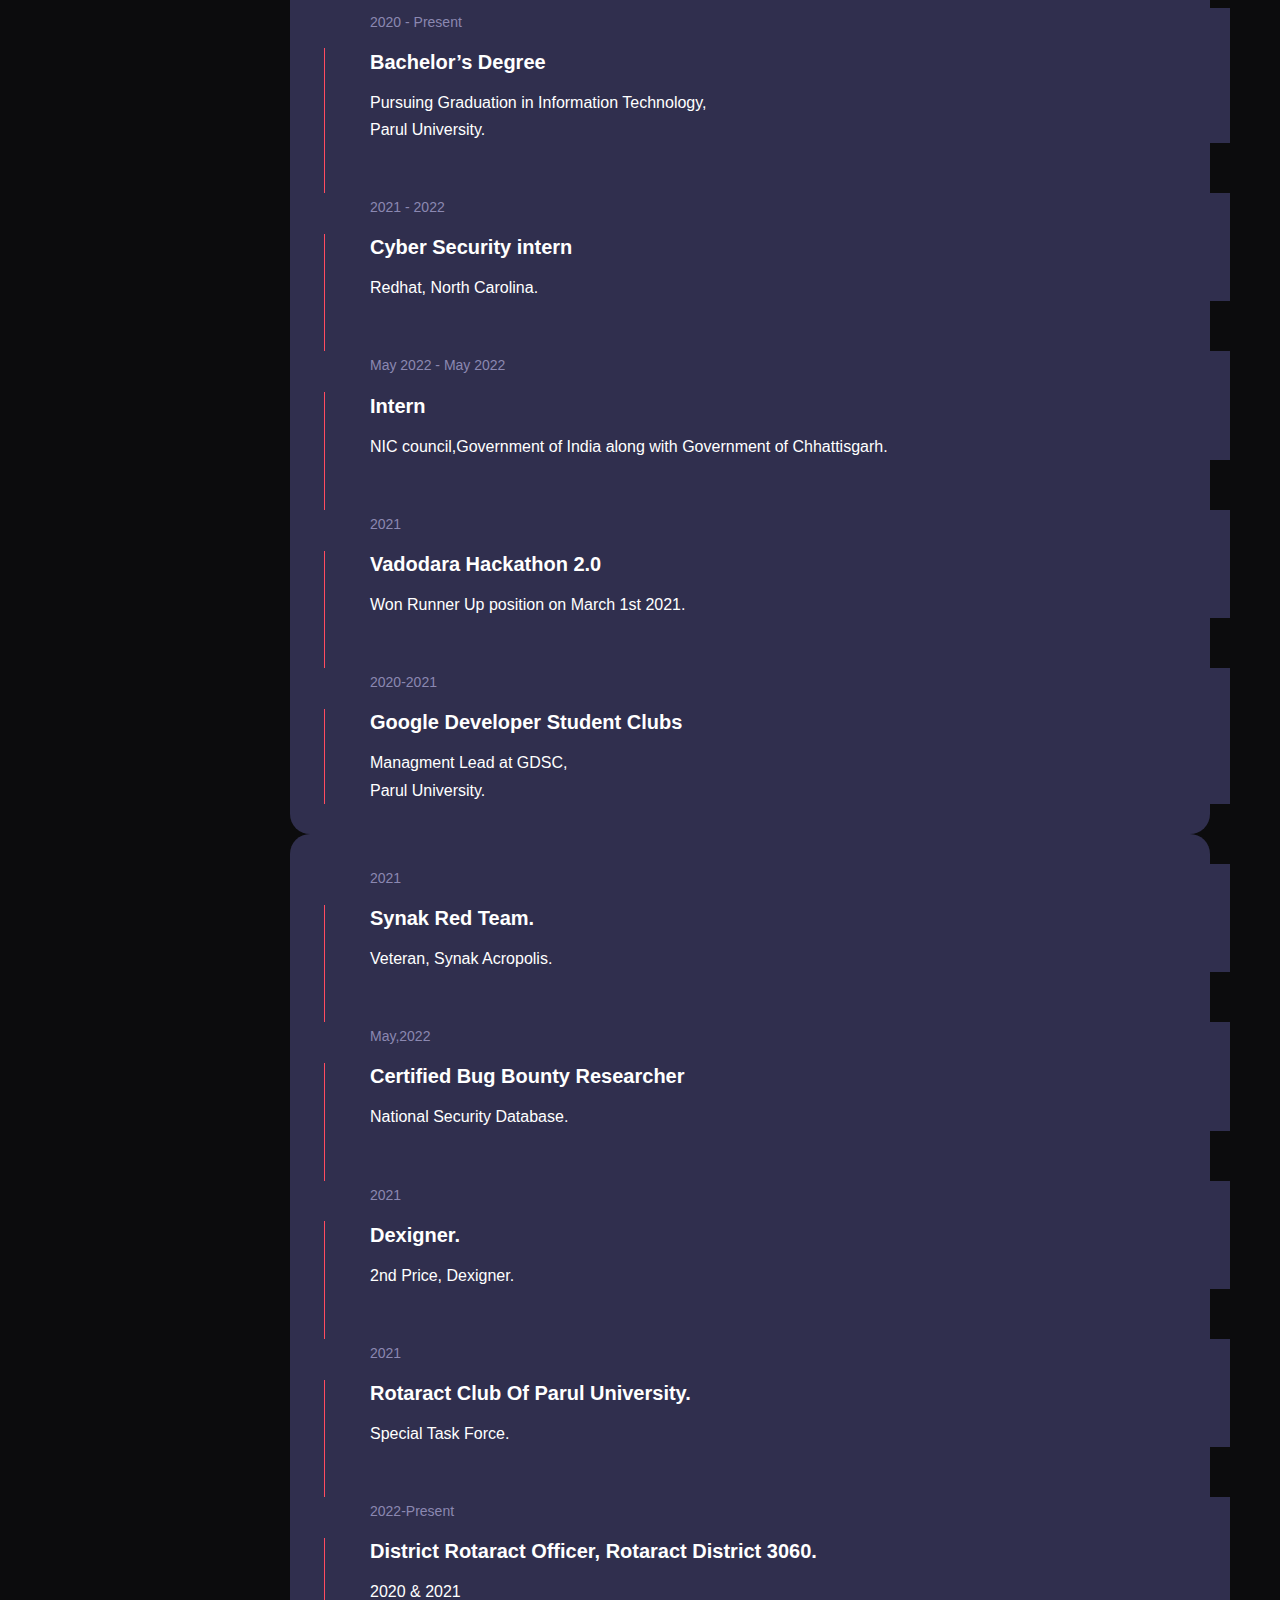
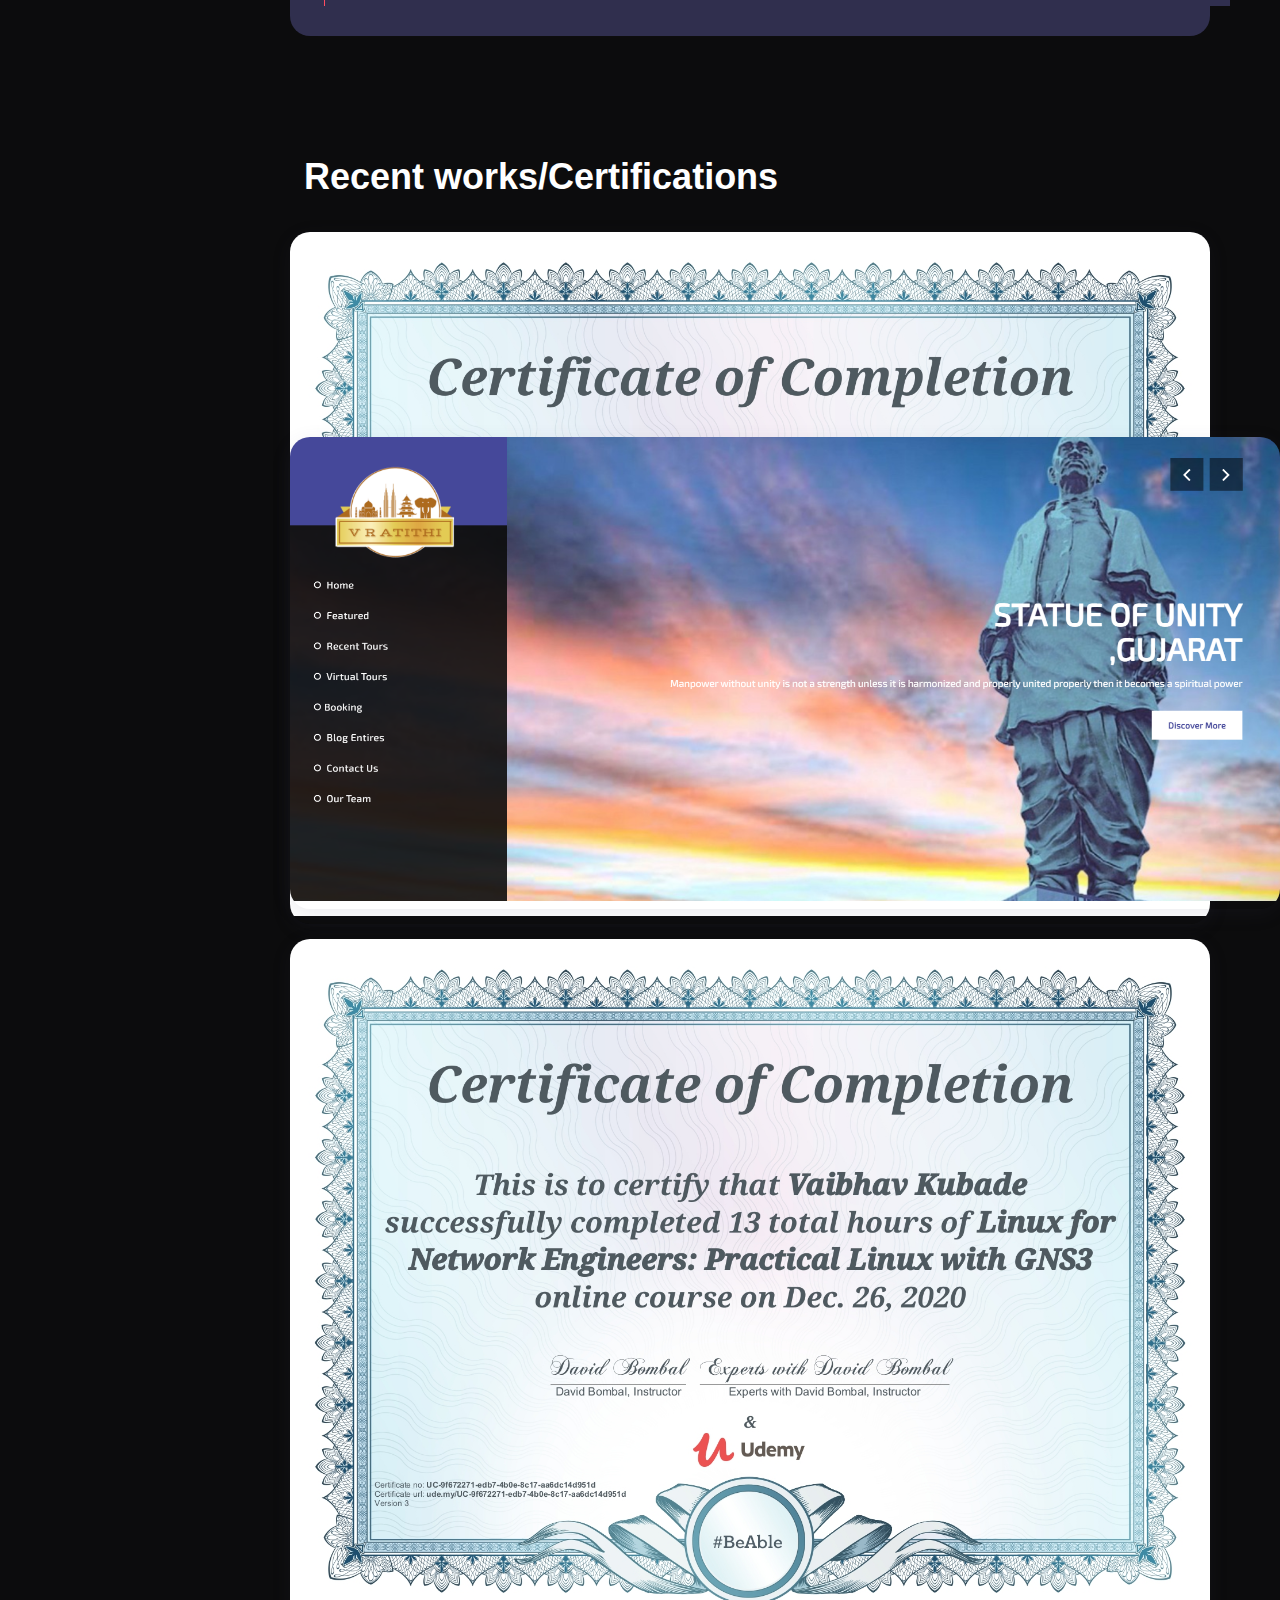
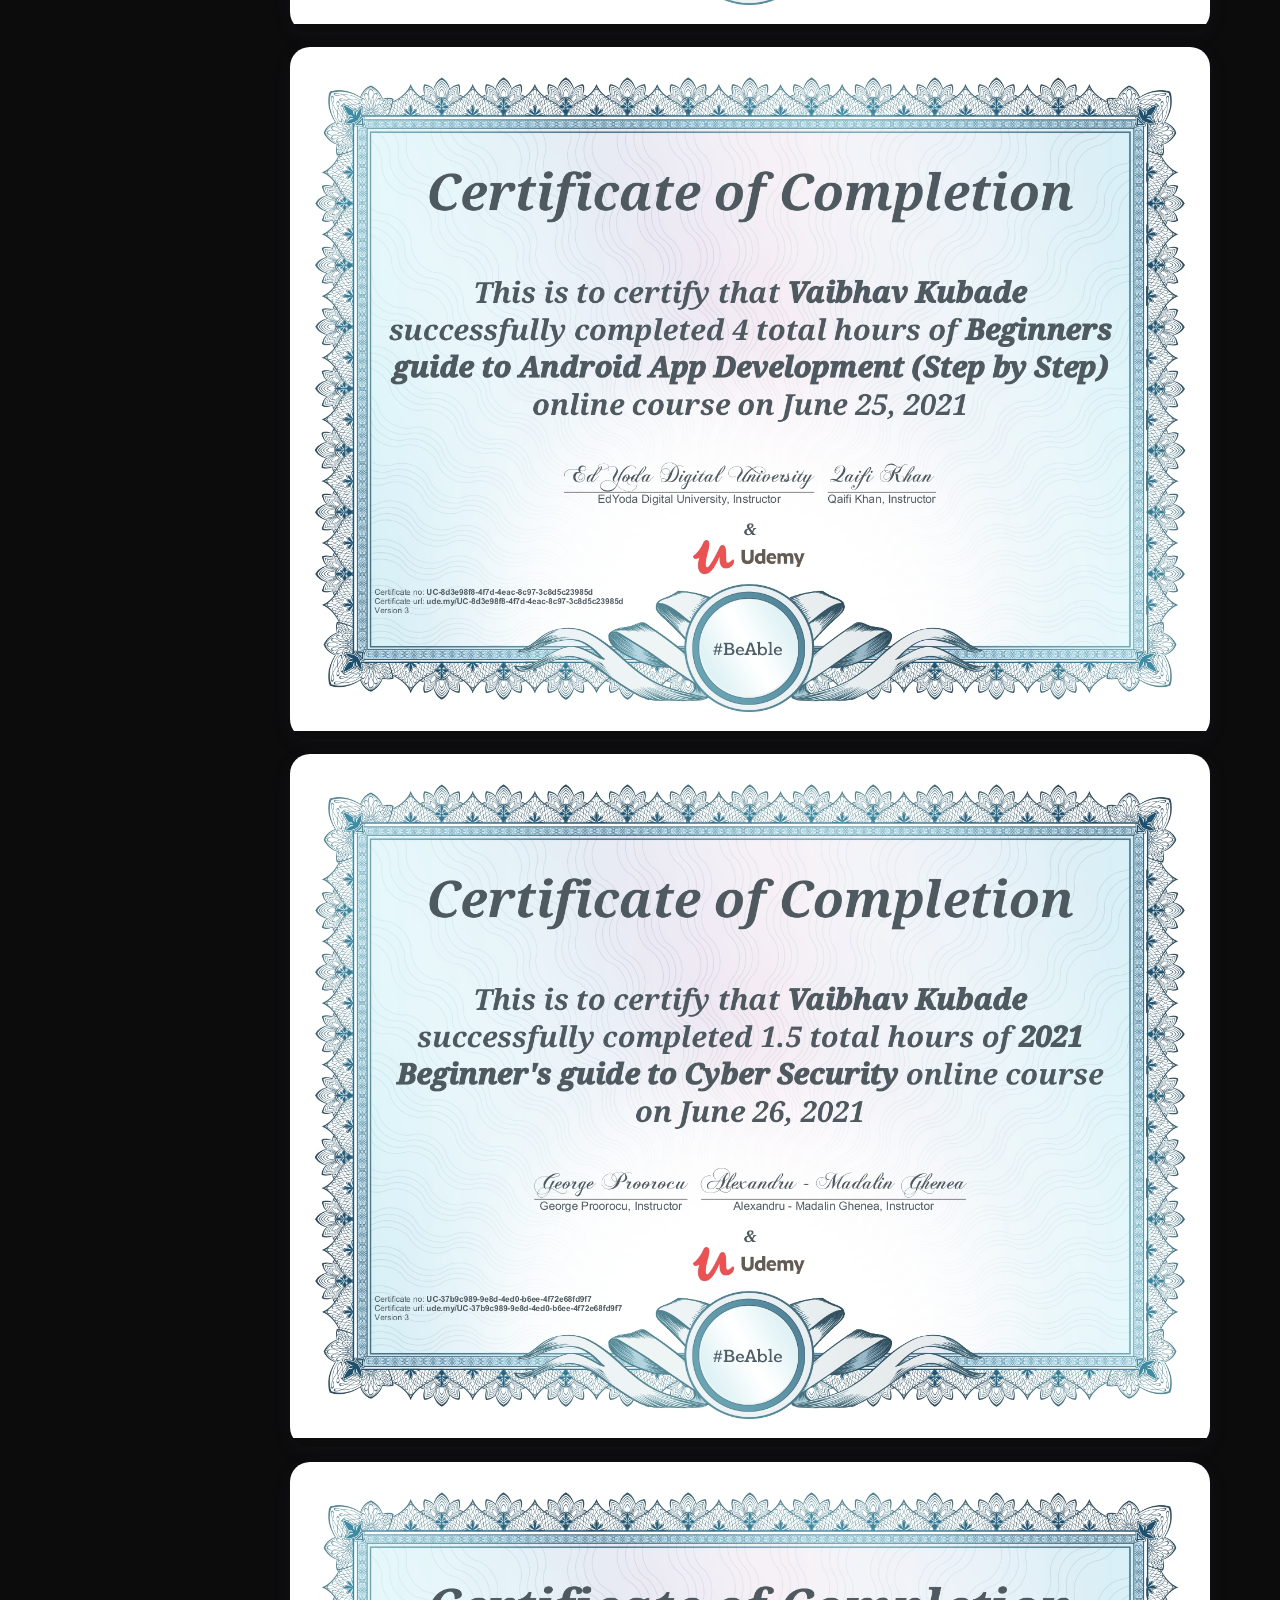
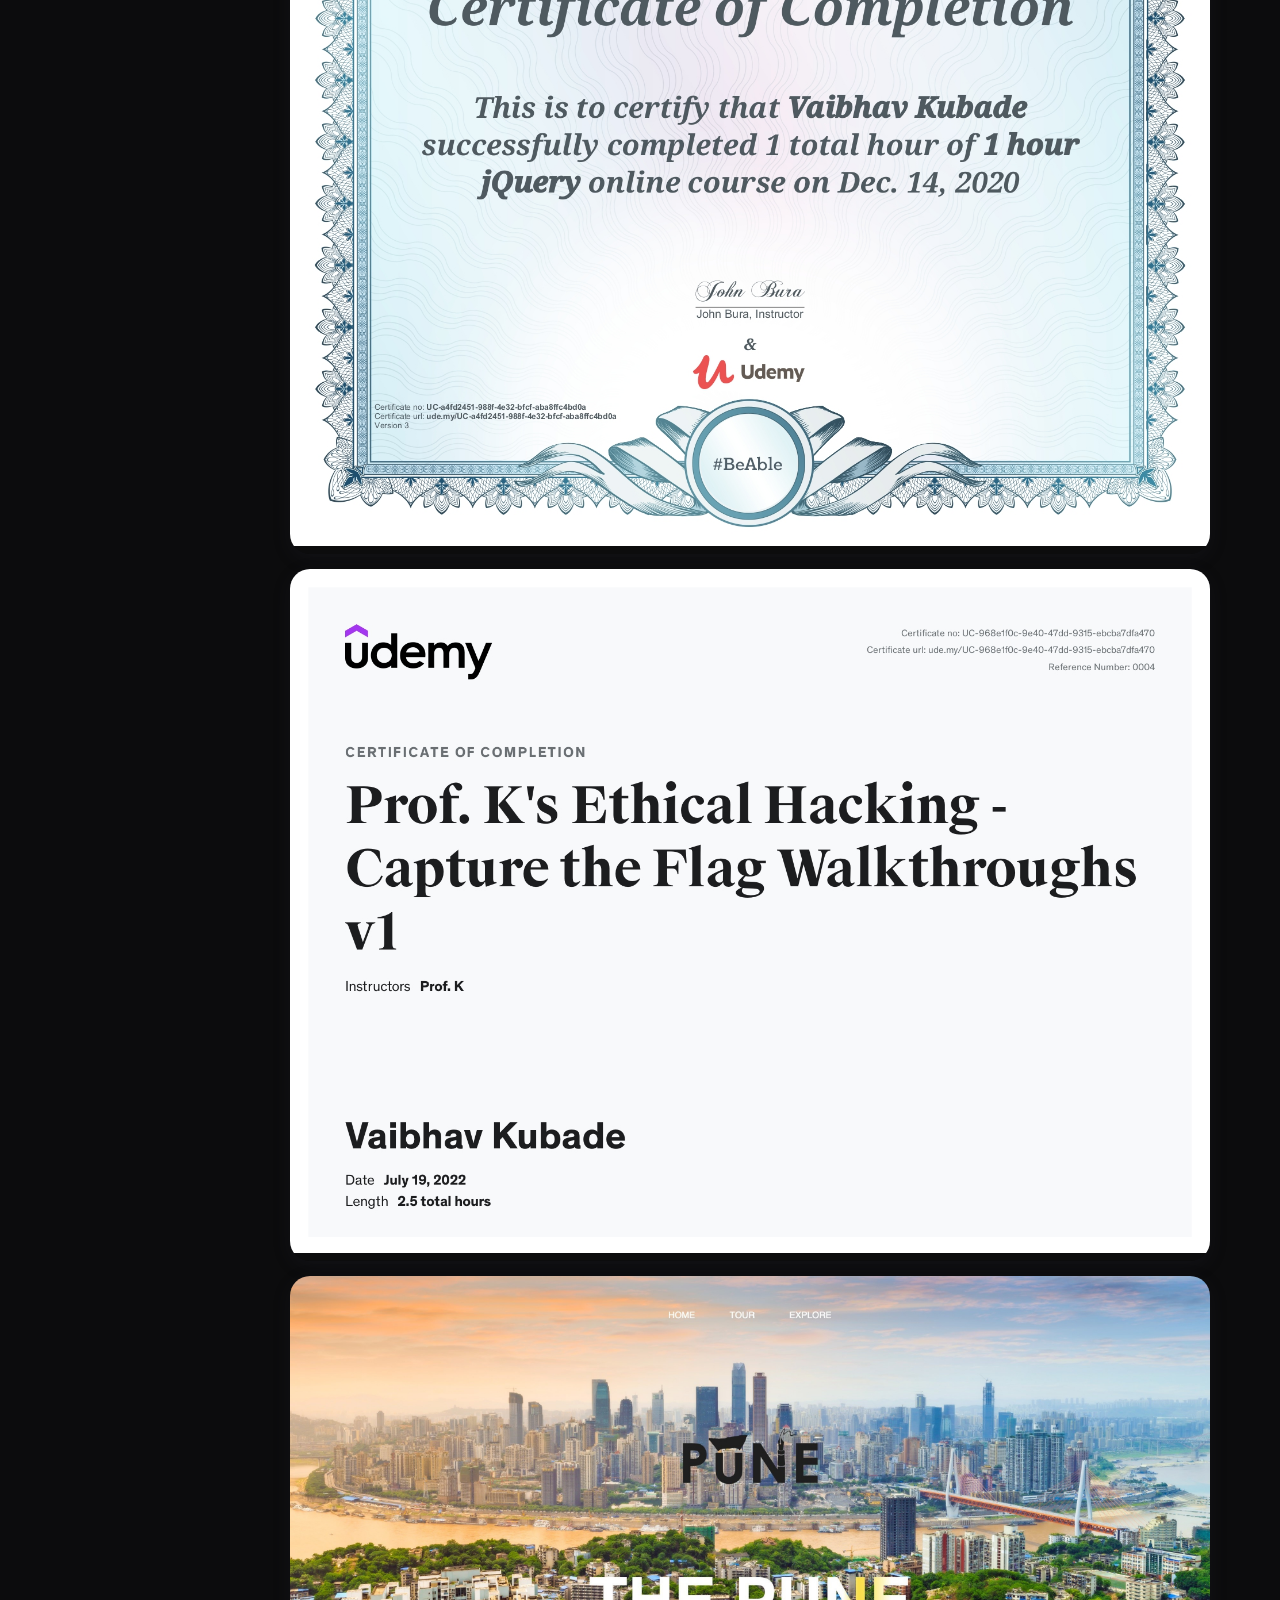
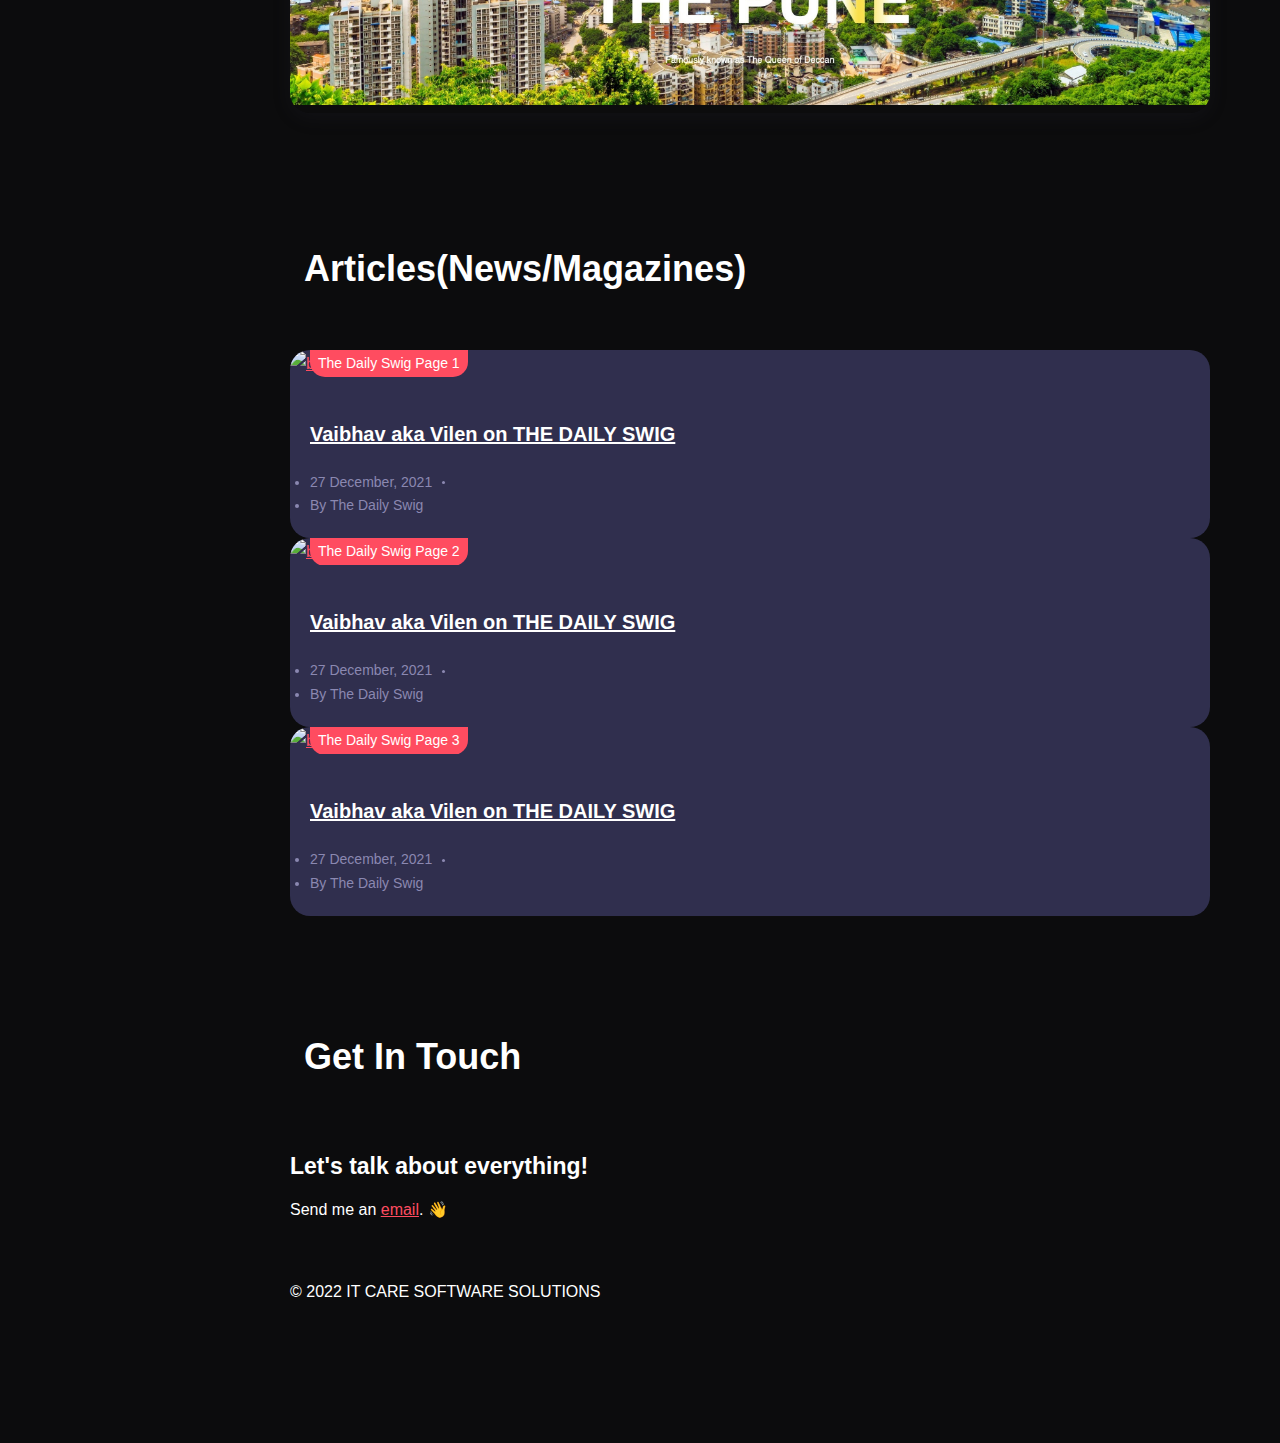
==== commit 02cef94a: "Update index.html" ====
--- a/index.html
+++ b/index.html
@@ -233,8 +233,8 @@
 					<div class="fact-item">
 						<span class="icon icon-fire"></span>
 						<div class="details">
-							<h3 class="mb-0 mt-0 number"><em class="count">10</em>+</h3>
-							<p class="mb-0">Projects completed</p>
+							<h3 class="mb-0 mt-0 number"><em class="count">3</em>+</h3>
+							<p class="mb-0">Websites Live </p>
 						</div>
 					</div>
 					<div class="spacer d-md-none d-lg-none" data-height="30"></div>
@@ -782,10 +782,10 @@
 					<!-- contact info -->
 					<div class="contact-info">
 						<h3 class="wow fadeInUp">Let's talk about everything!</h3>
-						<p class="wow fadeInUp">Send me an <a href="mailto:vaibhav.devvaibhav.live" target="_blank">email</a>. 👋</p>
+						<p class="wow fadeInUp">Send me an <a href="mailto:dev.vaibhavk@gmail.com" target="_blank">email</a>. 👋</p>
 						<br>
 						<br>
-						<p>© 2022 IT CARE SOFTWARE SOLUTIONS & Design by: Vaibhav Kubade </p>
+						<p>© 2022 IT CARE SOFTWARE SOLUTIONS</p>
 					</div>
 				</div>
 
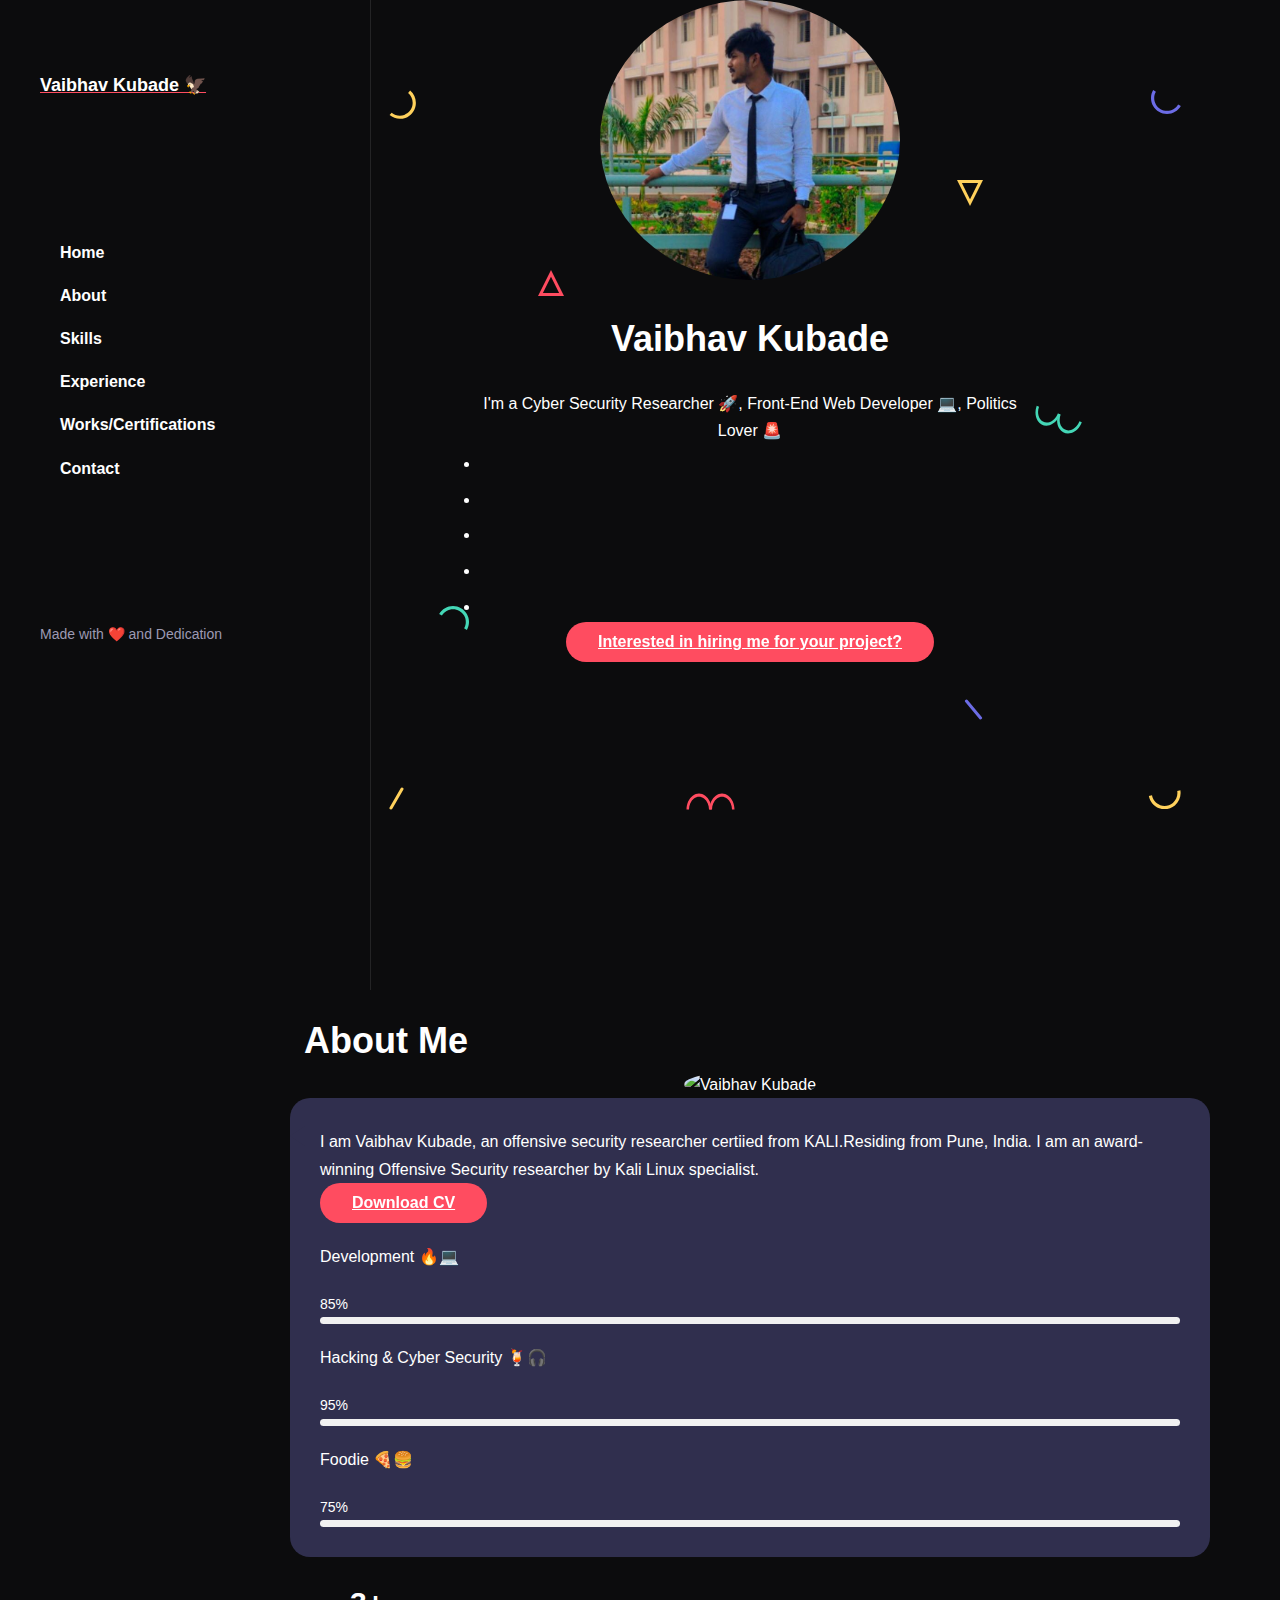
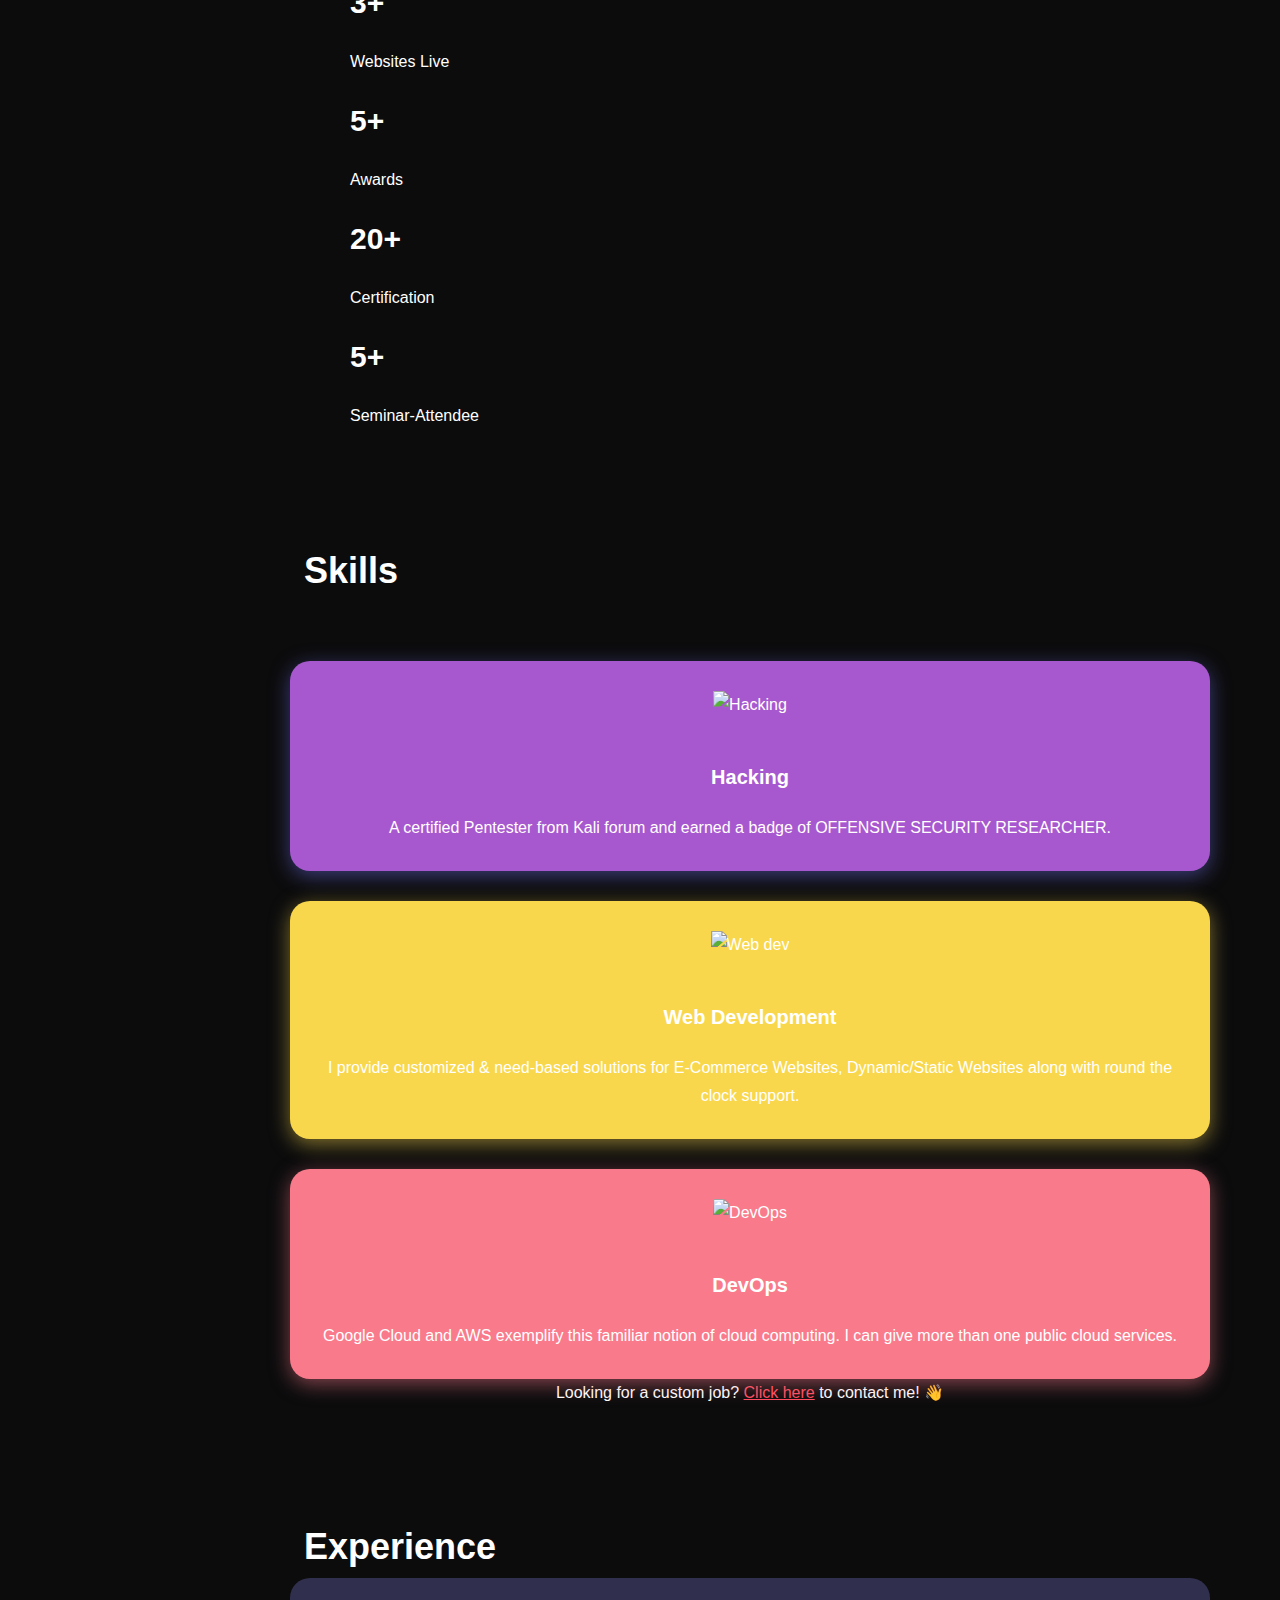
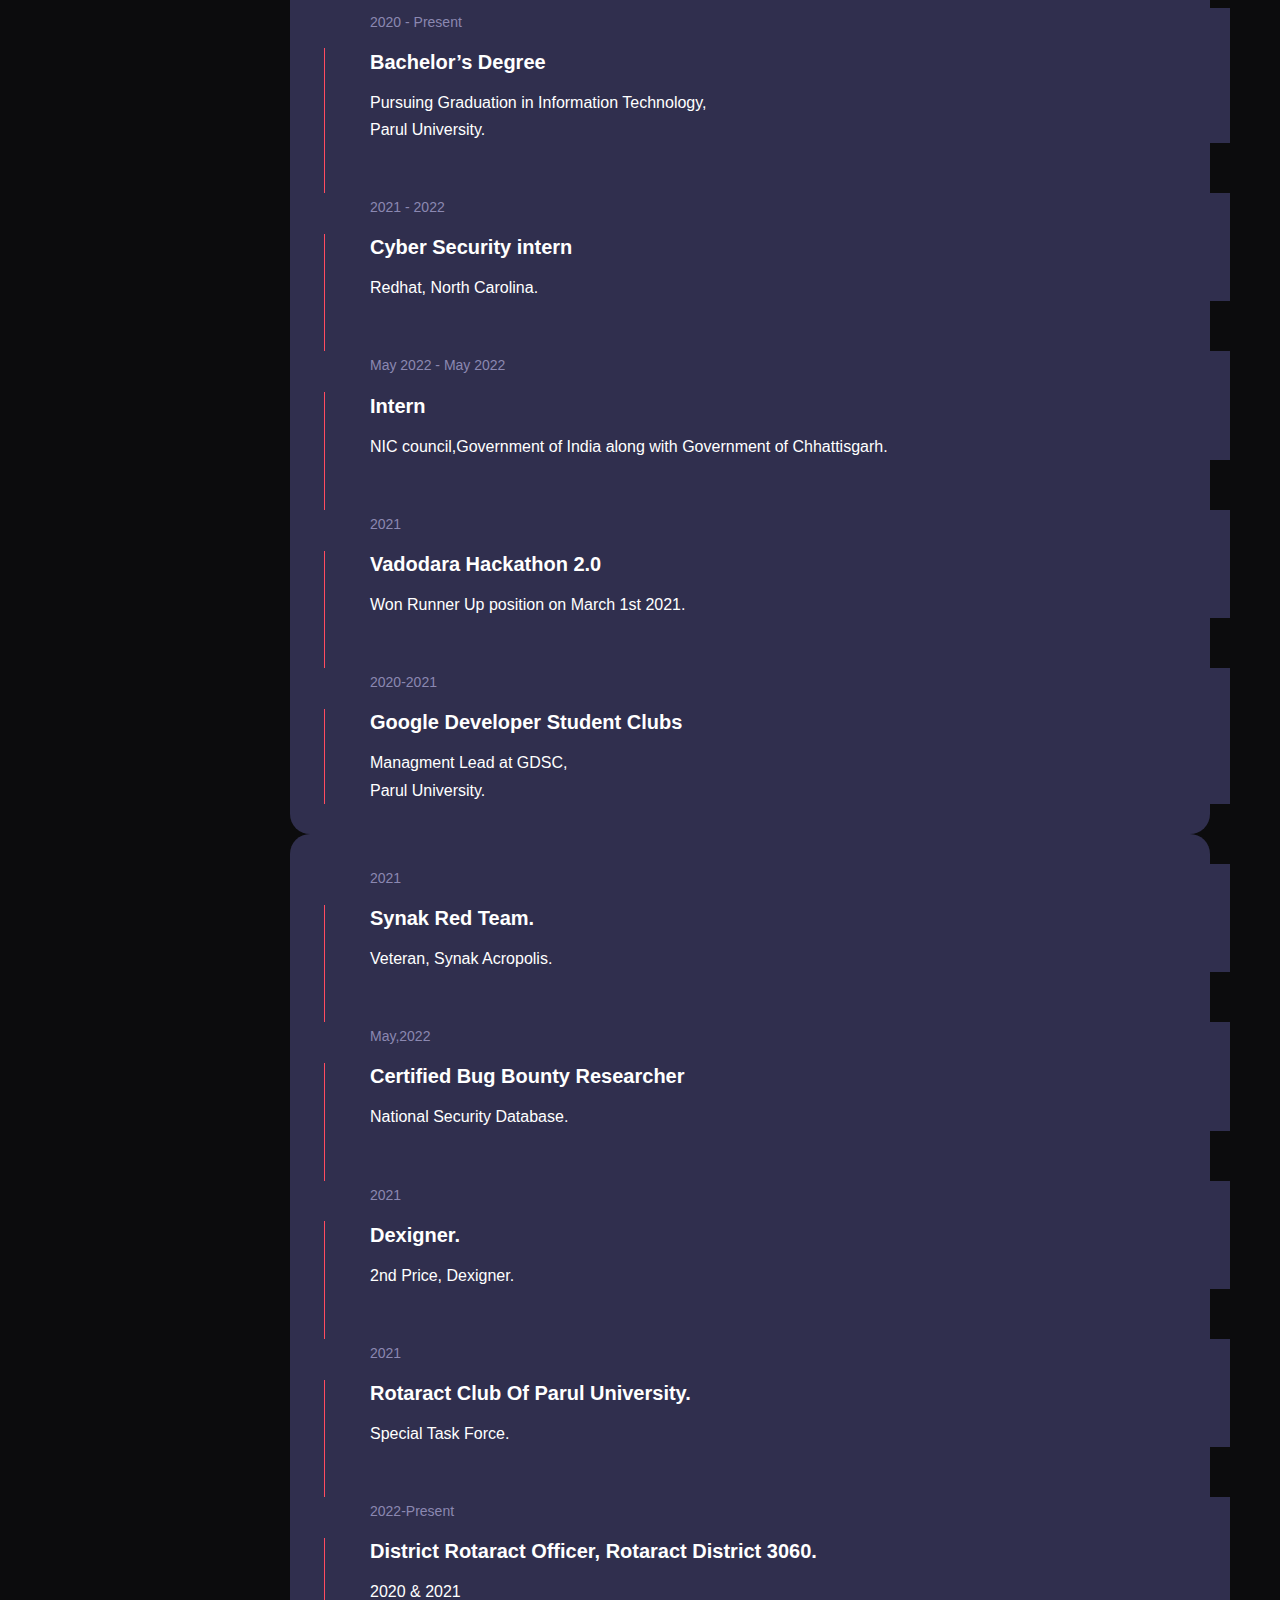
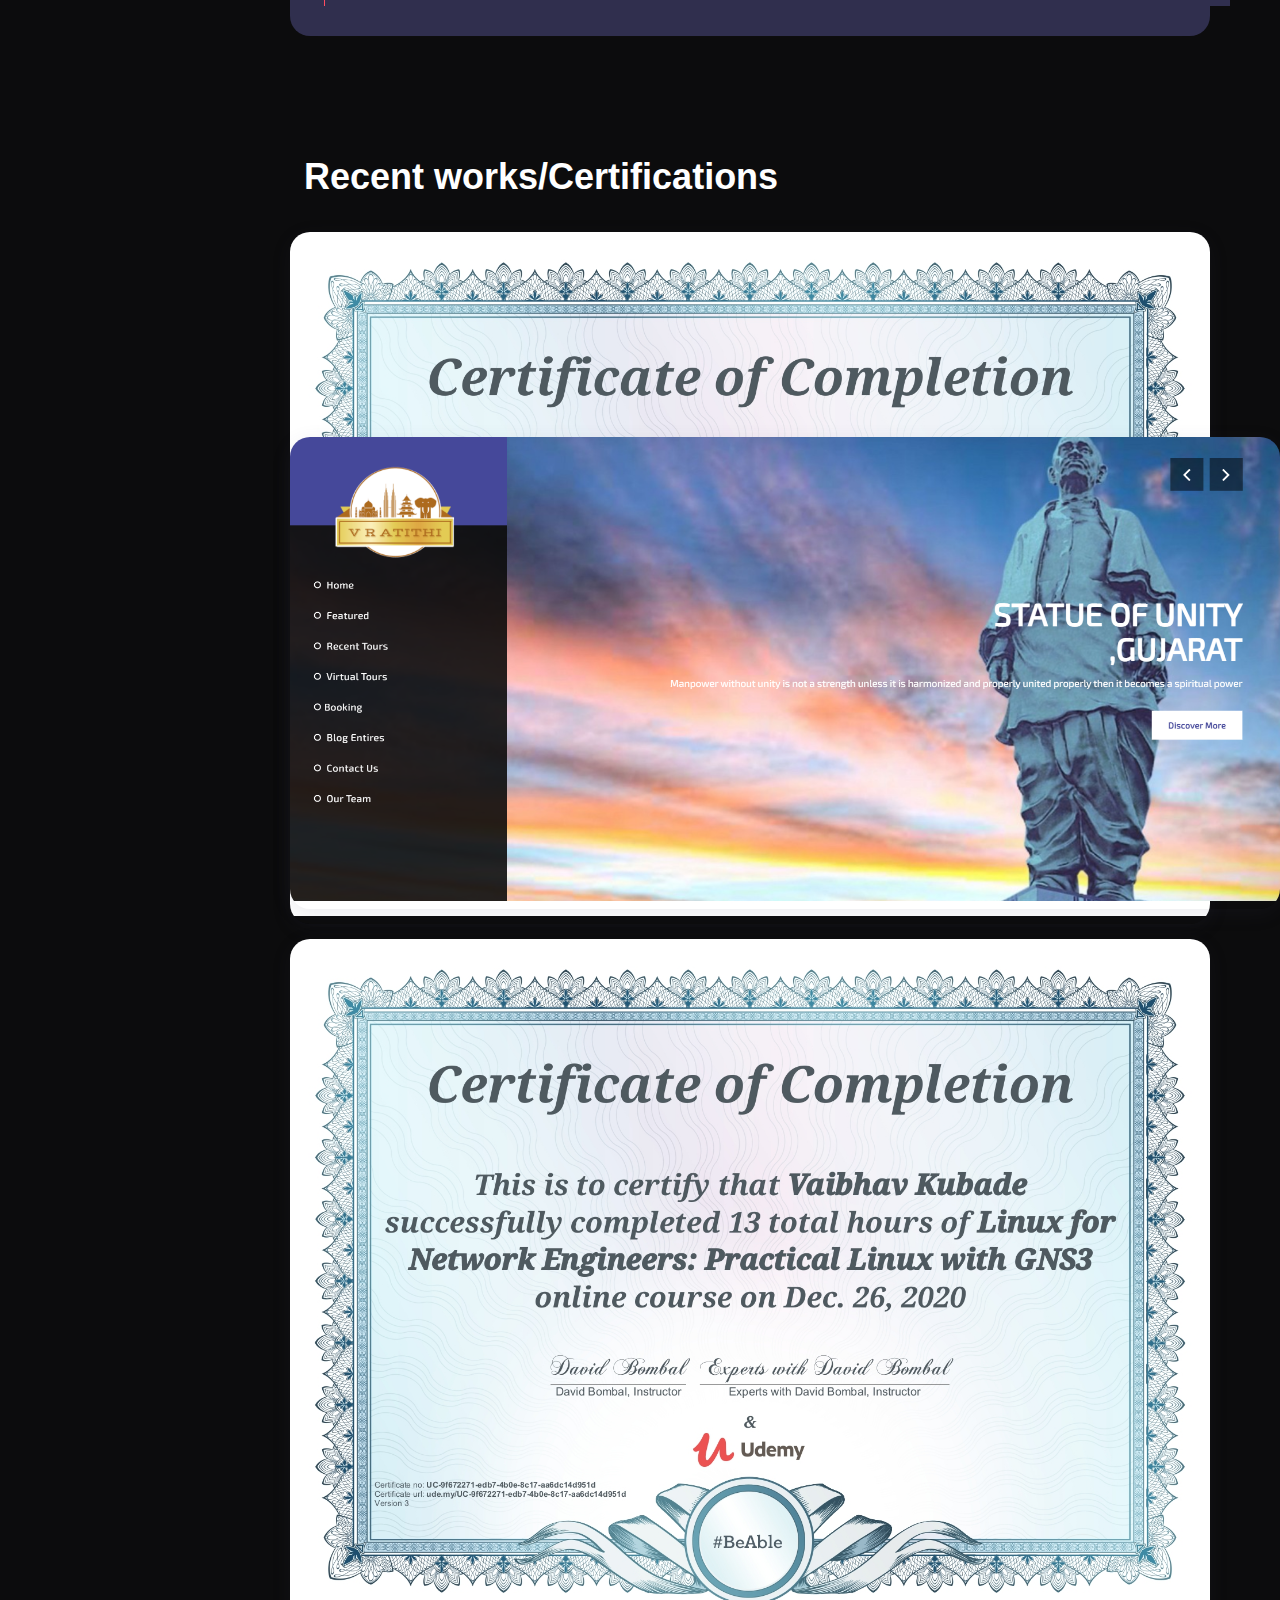
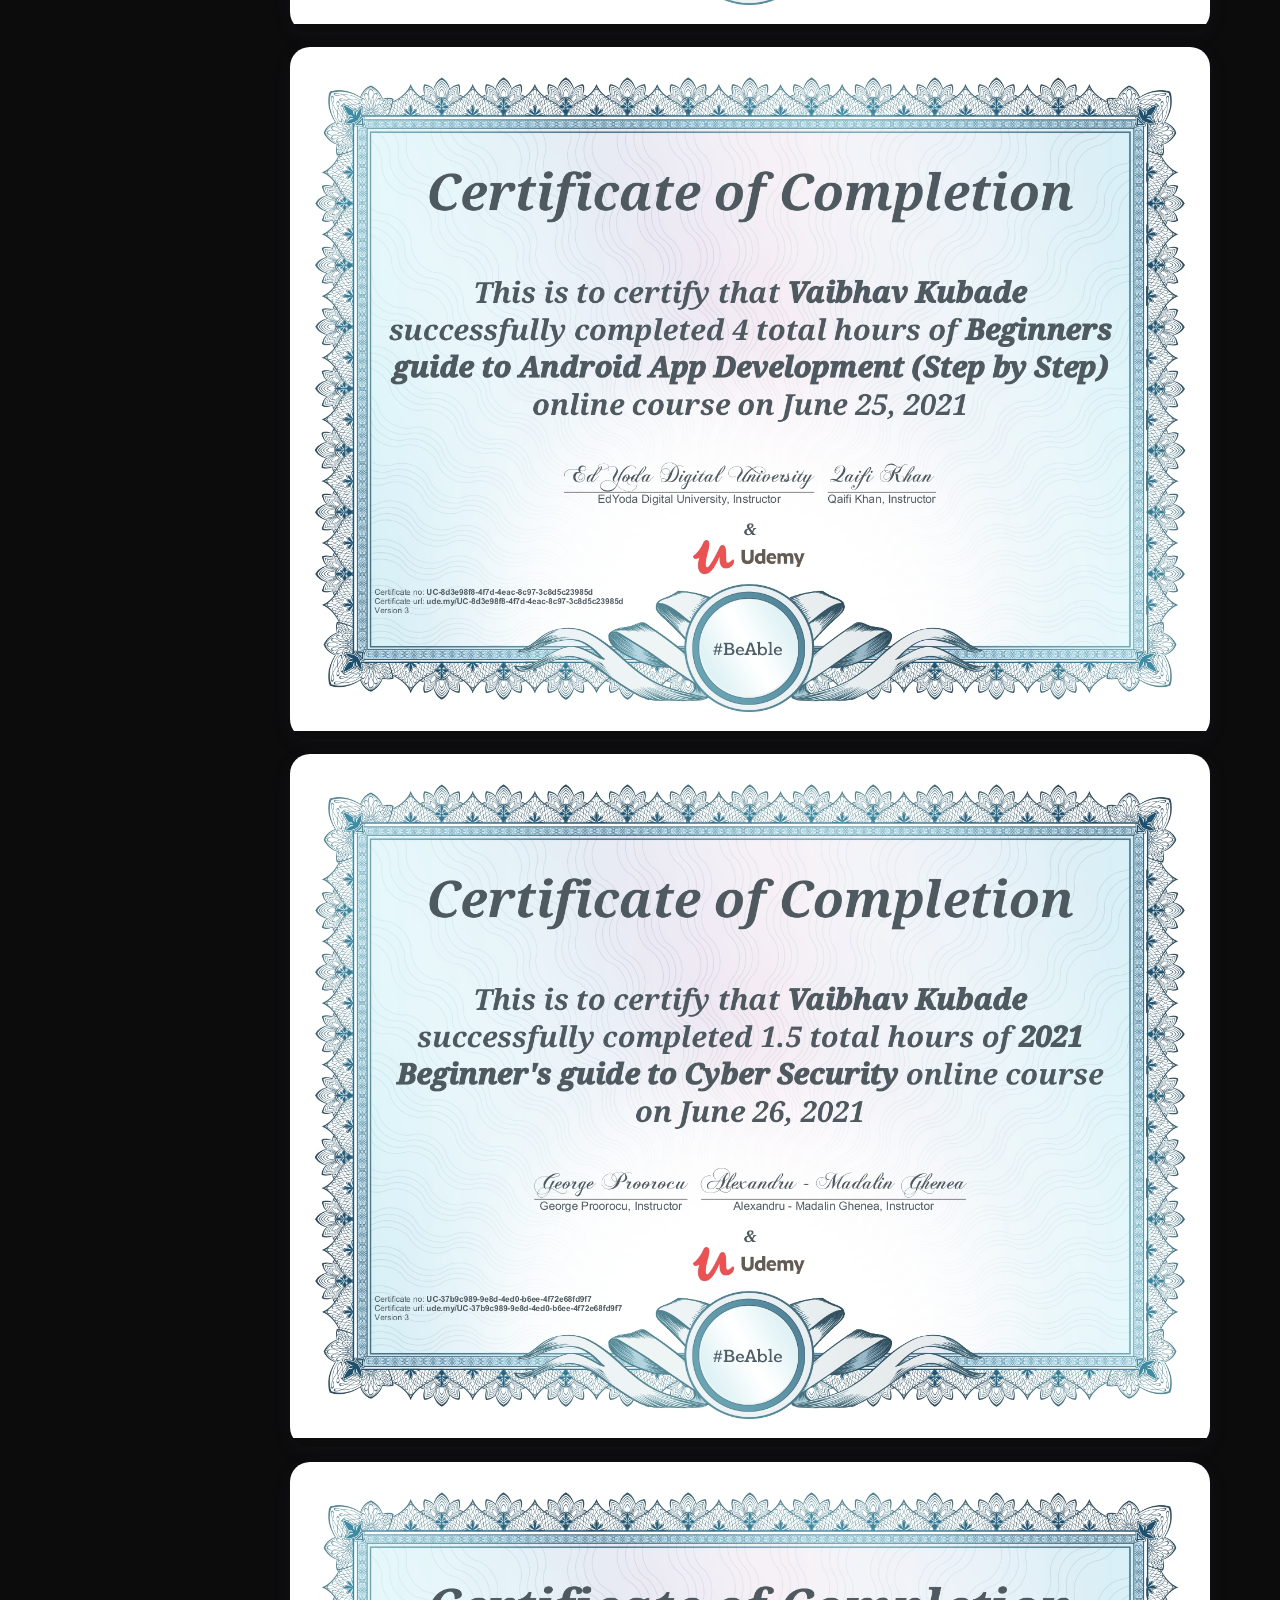
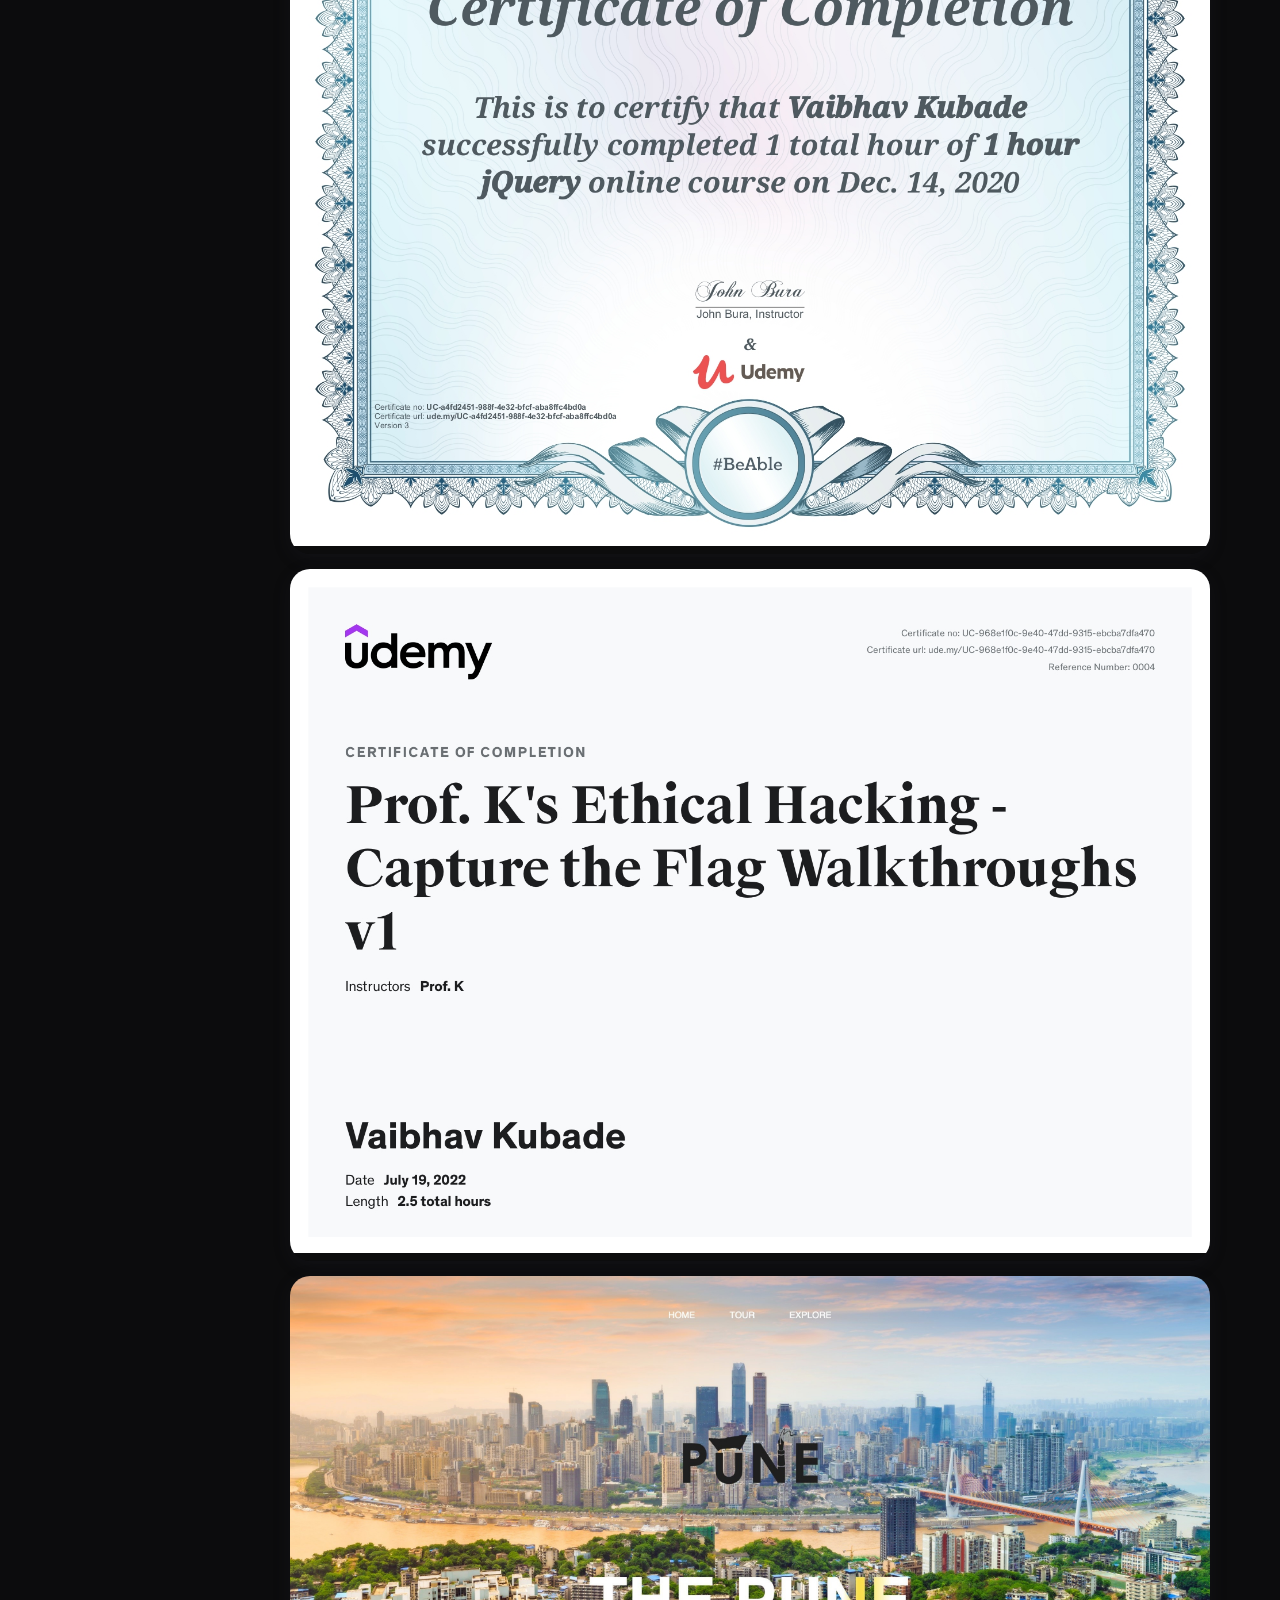
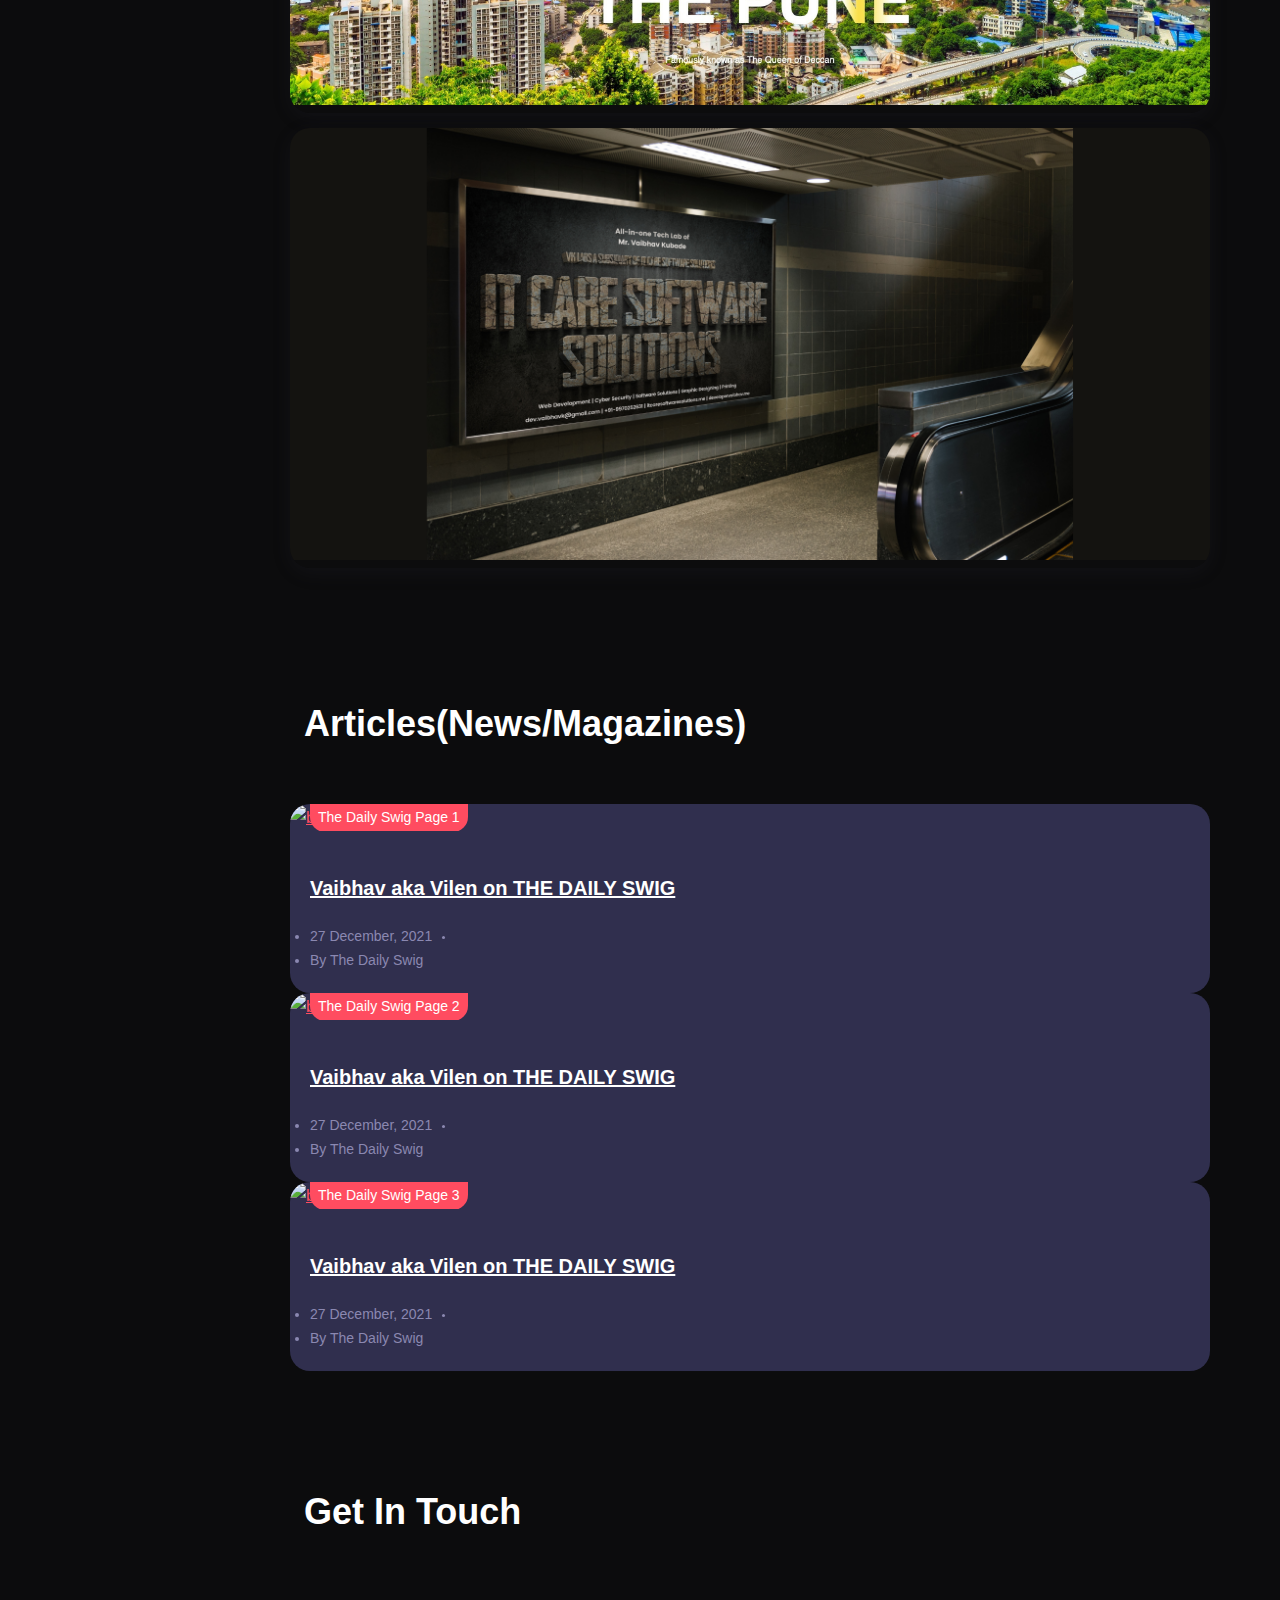
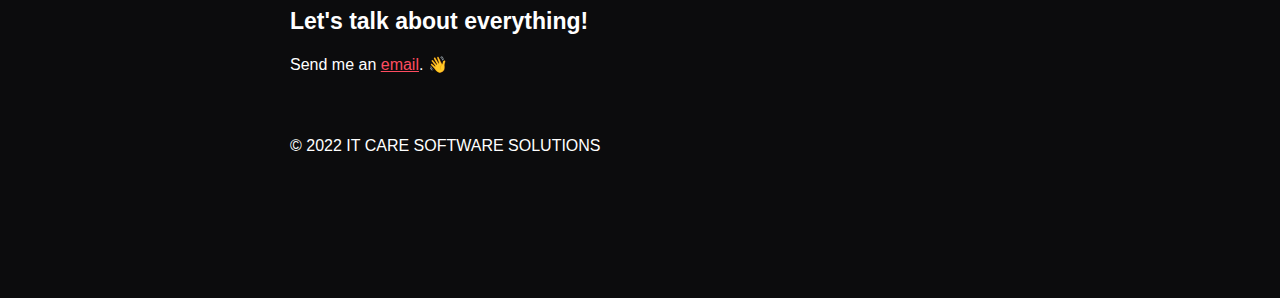
==== commit 7695c673: "Update index.html" ====
--- a/index.html
+++ b/index.html
@@ -663,7 +663,21 @@
 		</div>
 	</a>
 </div>
-       
+       <div class="col-md-4 col-sm-6 grid-item project">
+	<a href="https://www.vksoftwarelabs.in/" target="_blank">
+		<div class="portfolio-item rounded shadow-dark">
+			<div class="details">
+				<span class="term">Projects</span>
+				<h4 class="title">VK SOFTWARE LABS</h4>
+				<span class="more-button"><i class="icon-link"></i></span>
+			</div>
+			<div class="thumb">
+				<img src="images/vksoftwarelabs.png" alt="Portfolio-title">
+				<div class="mask"></div>
+			</div>
+		</div>
+	</a>
+</div>      
 				
 				
 			<!-- more button -->
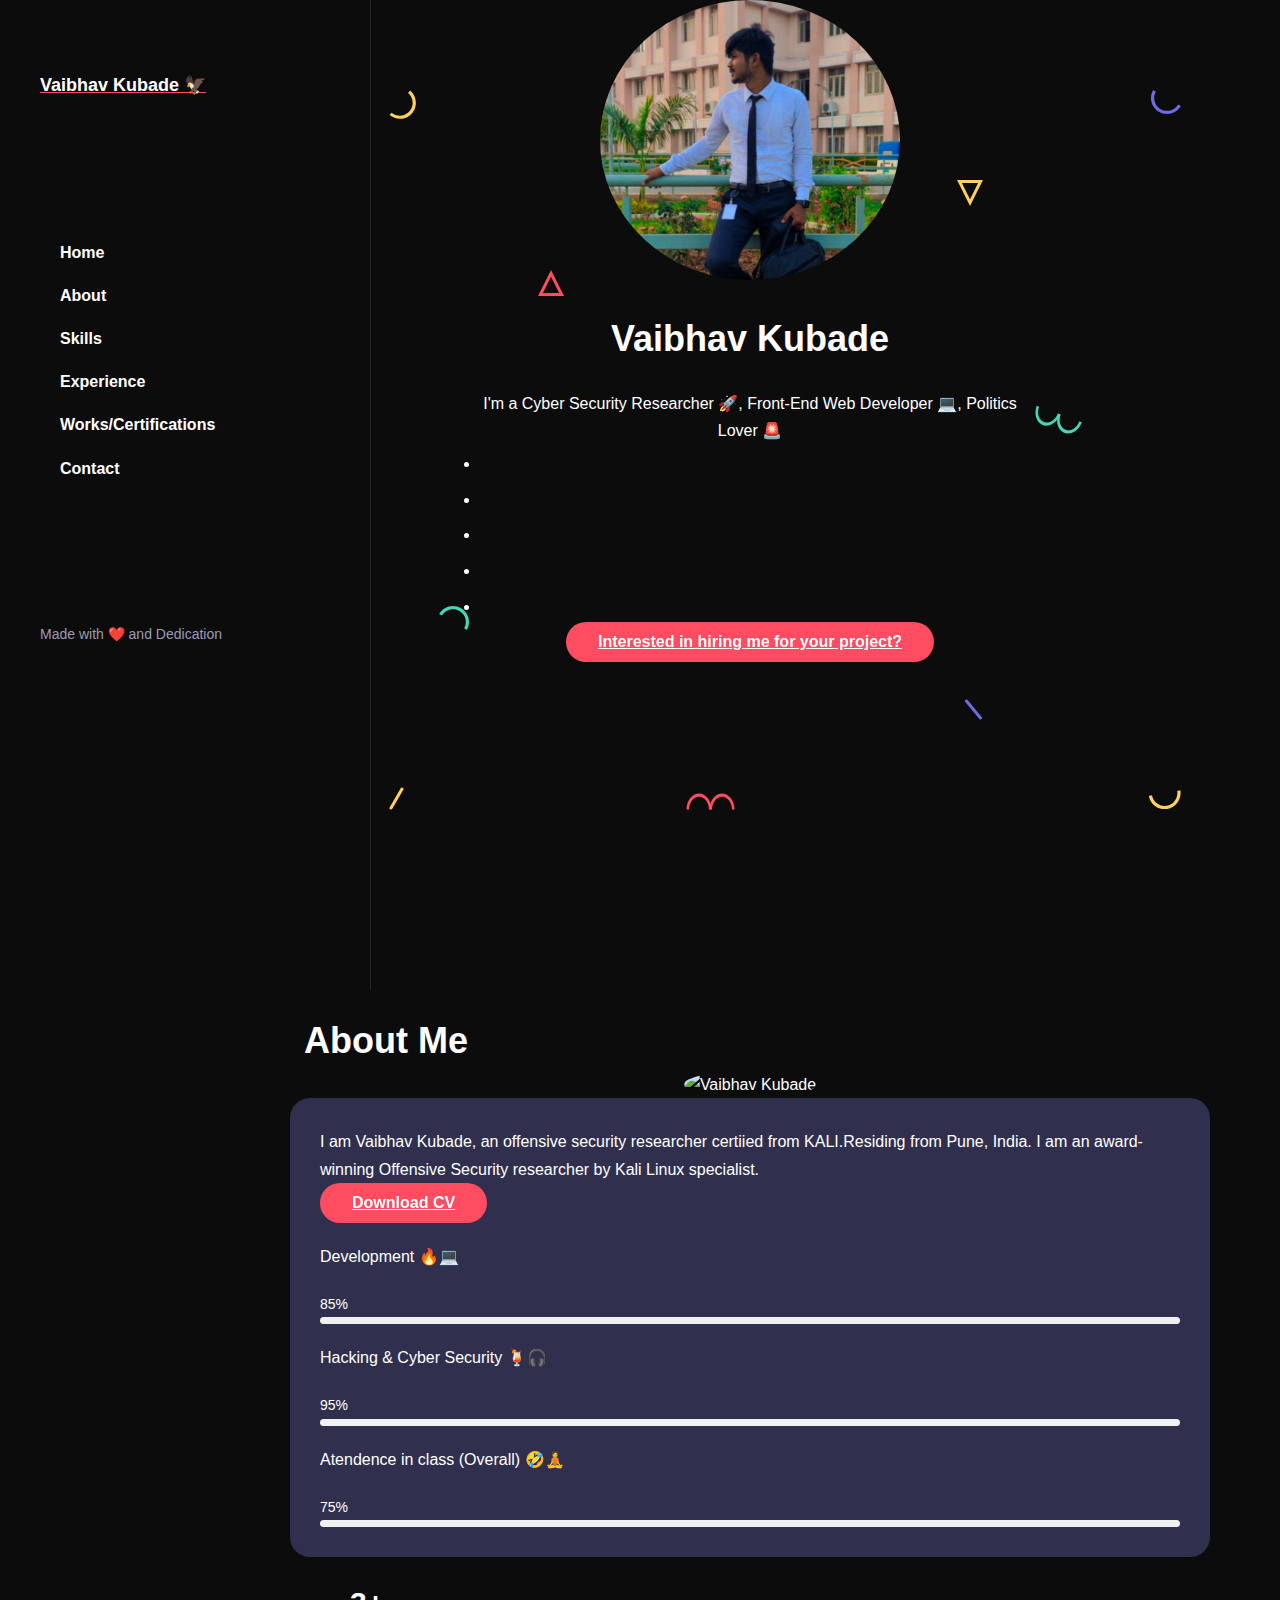
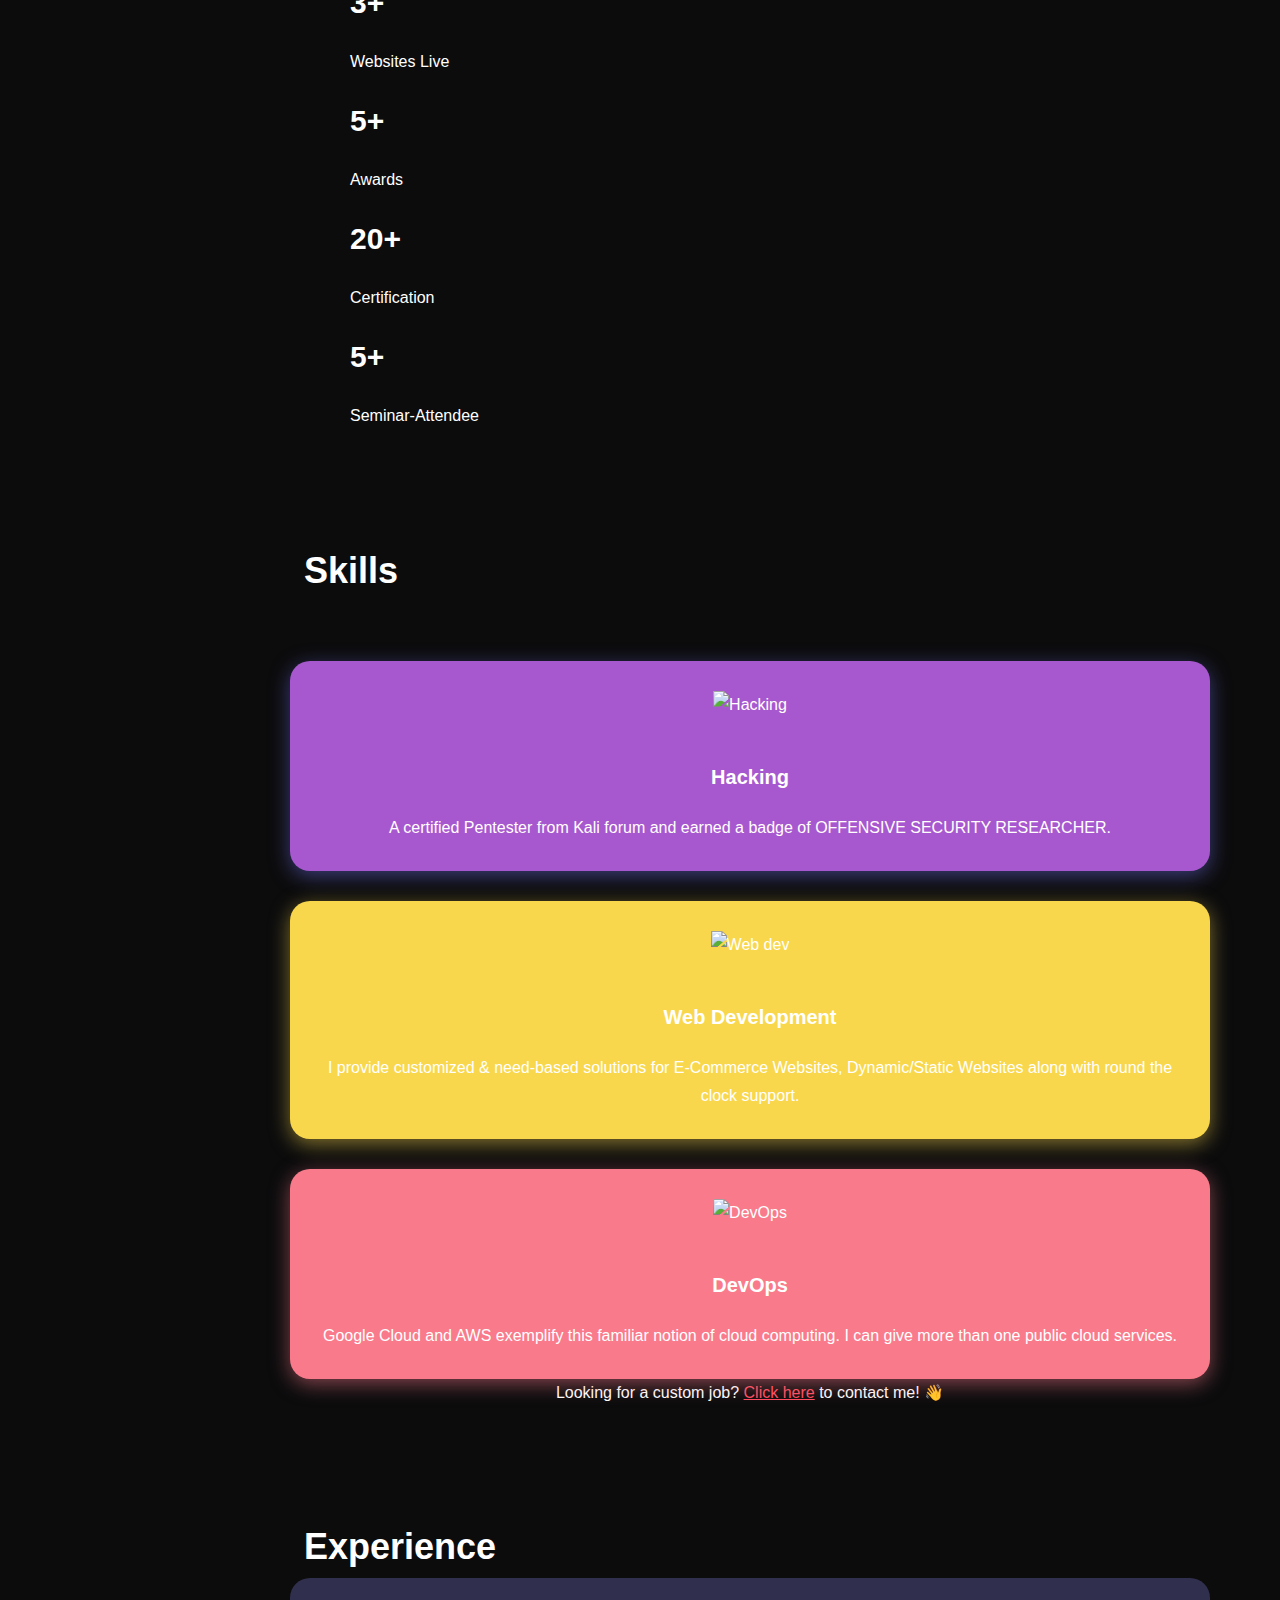
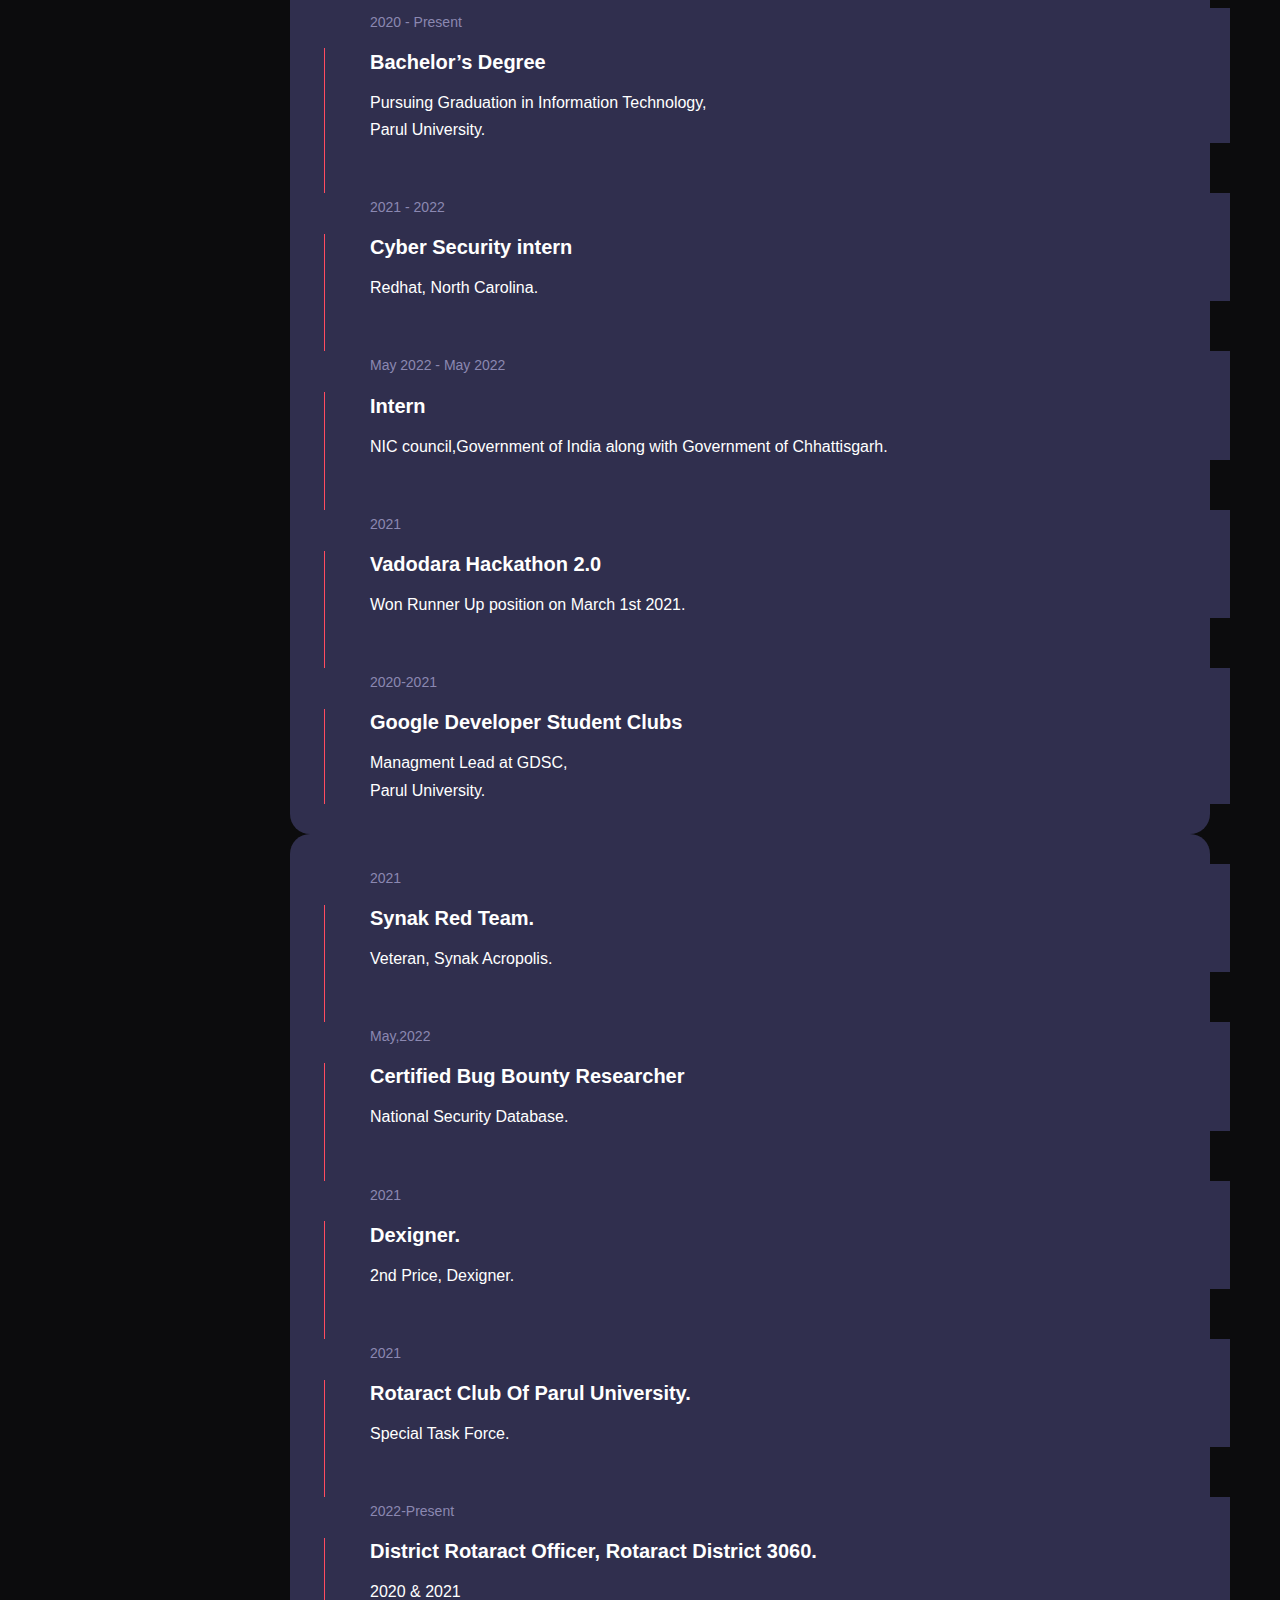
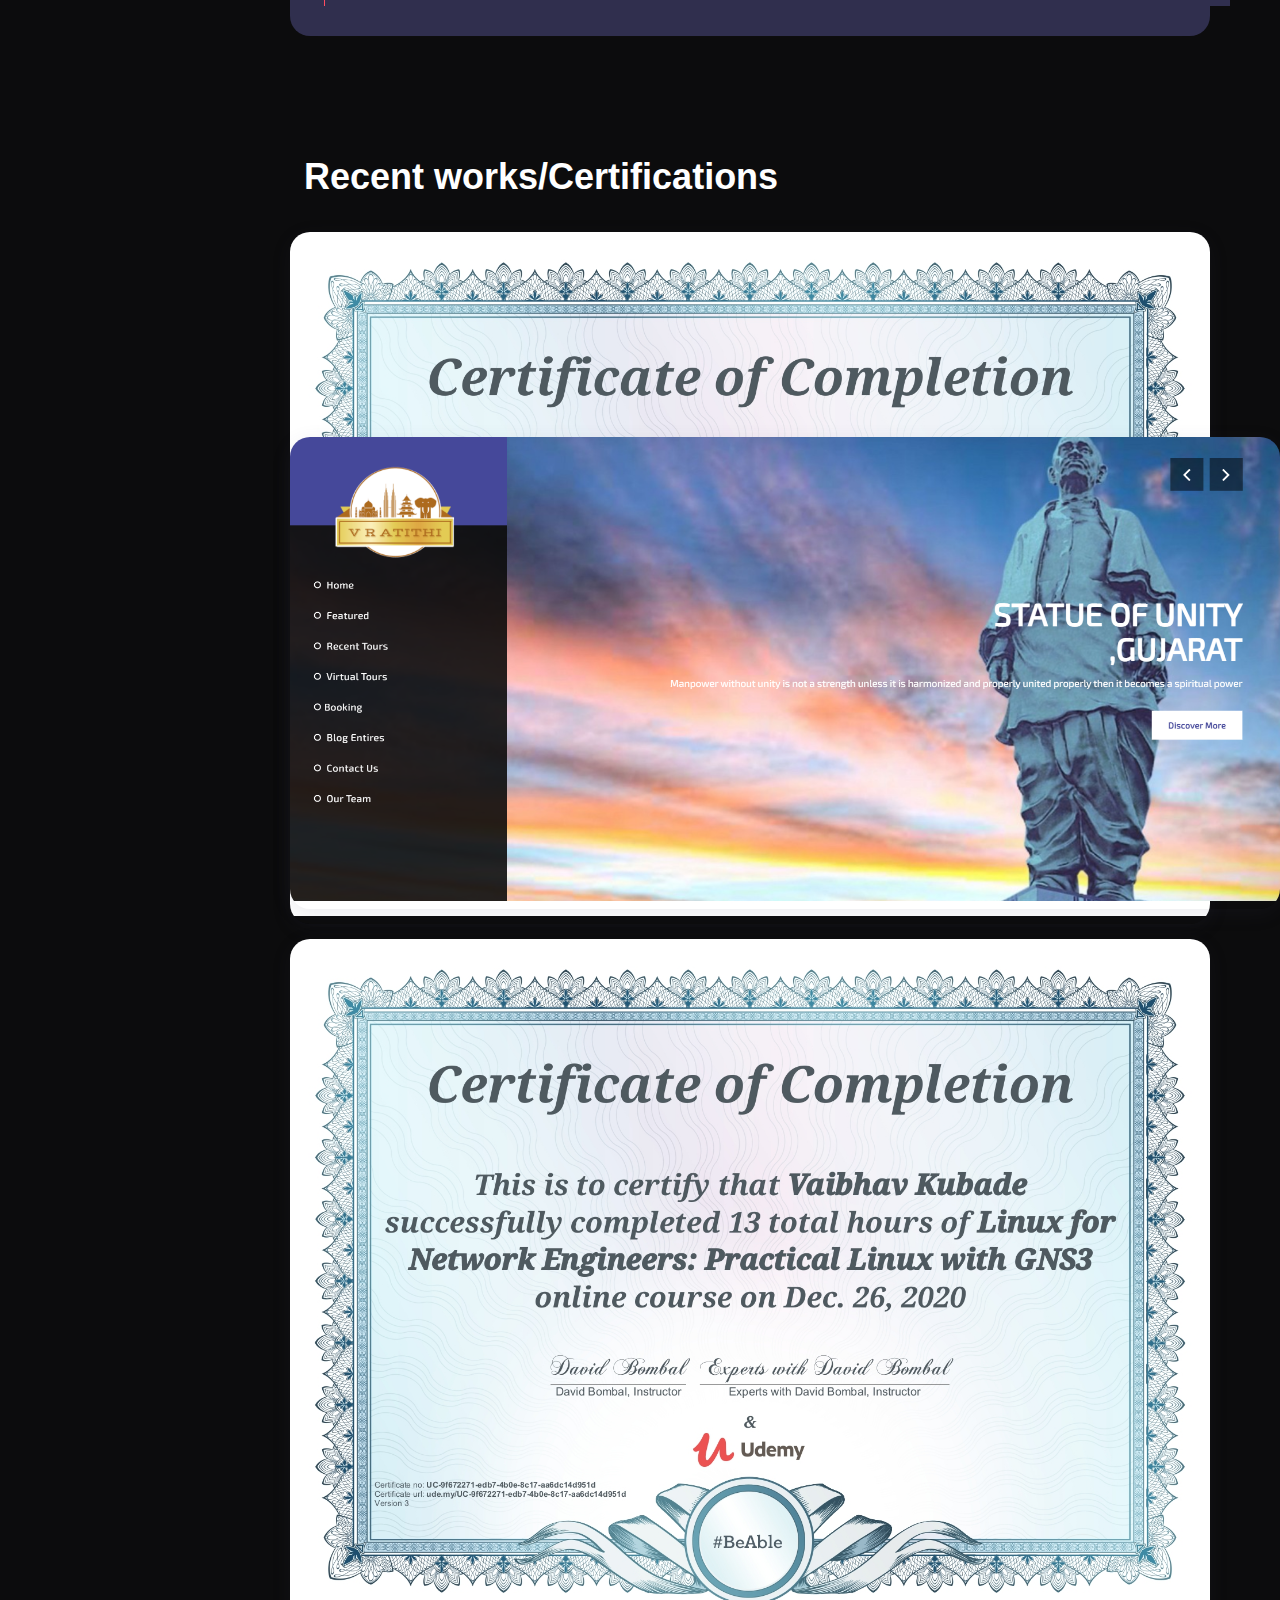
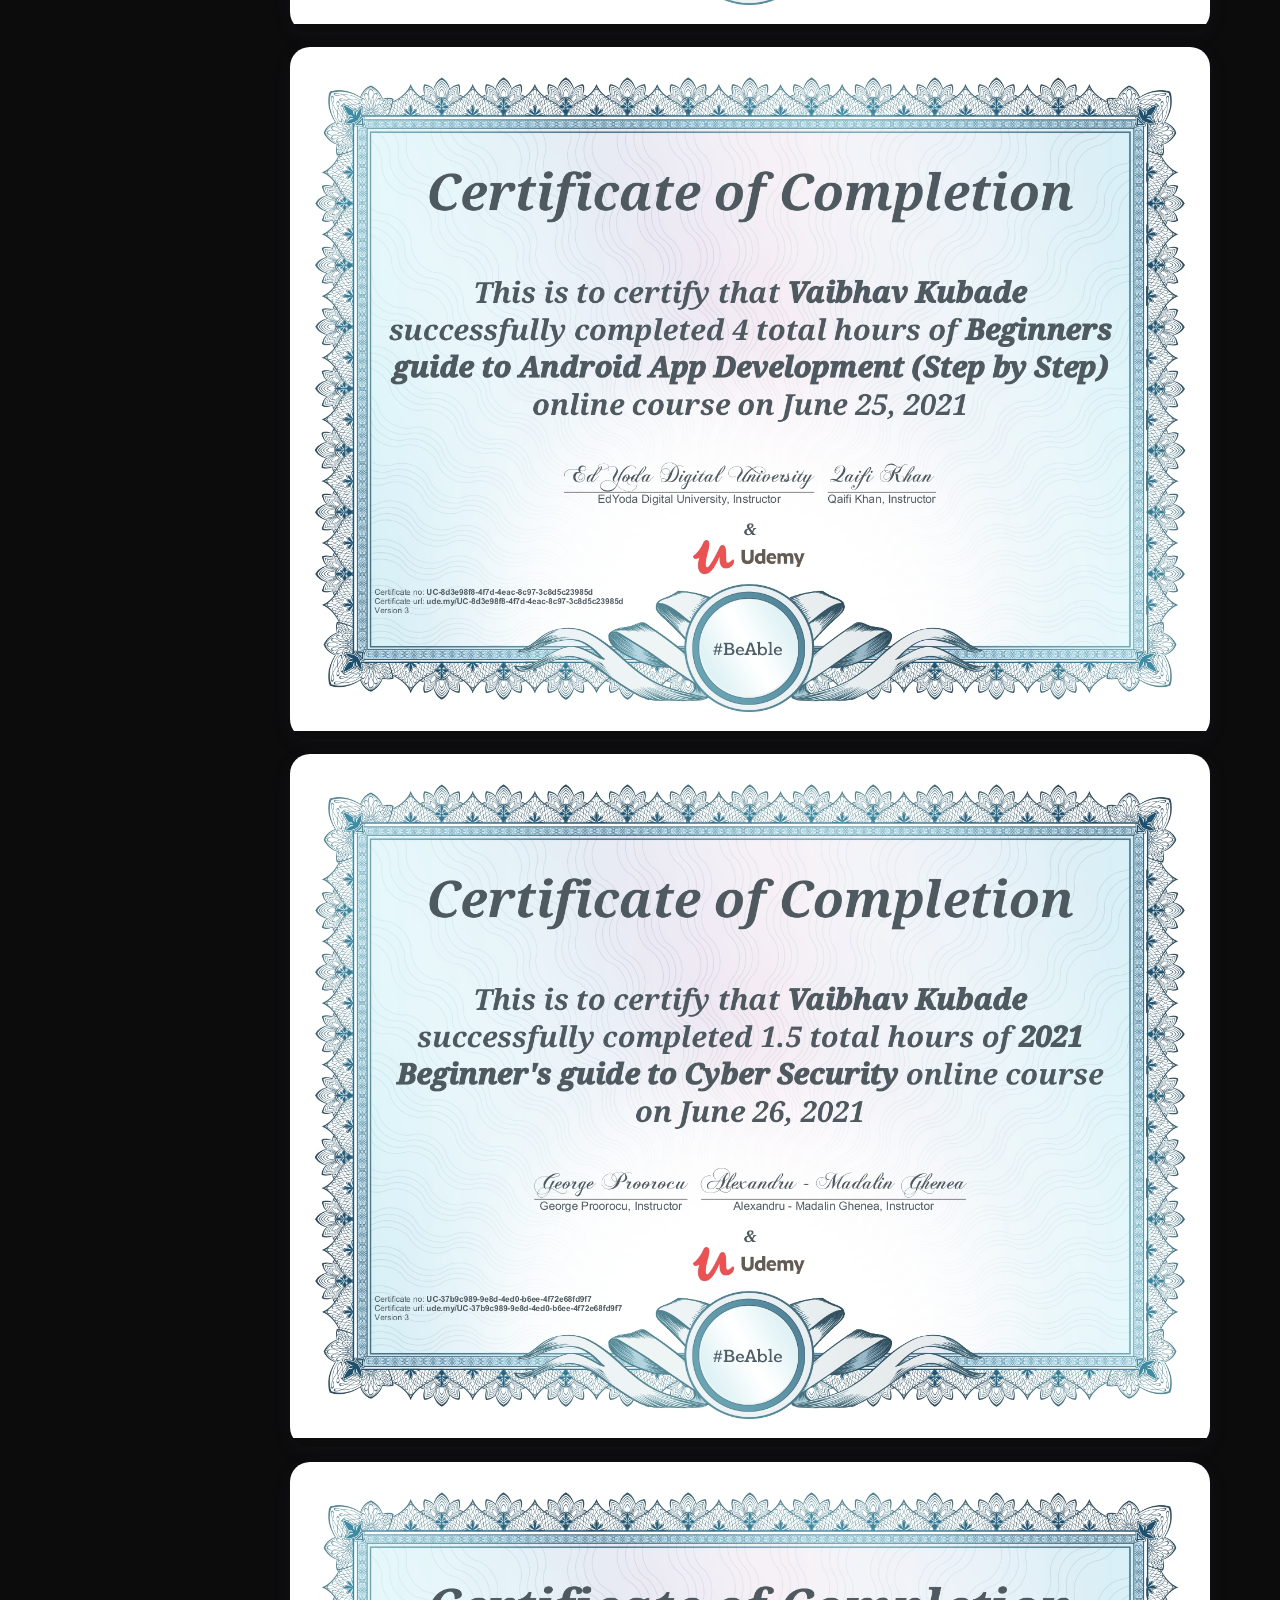
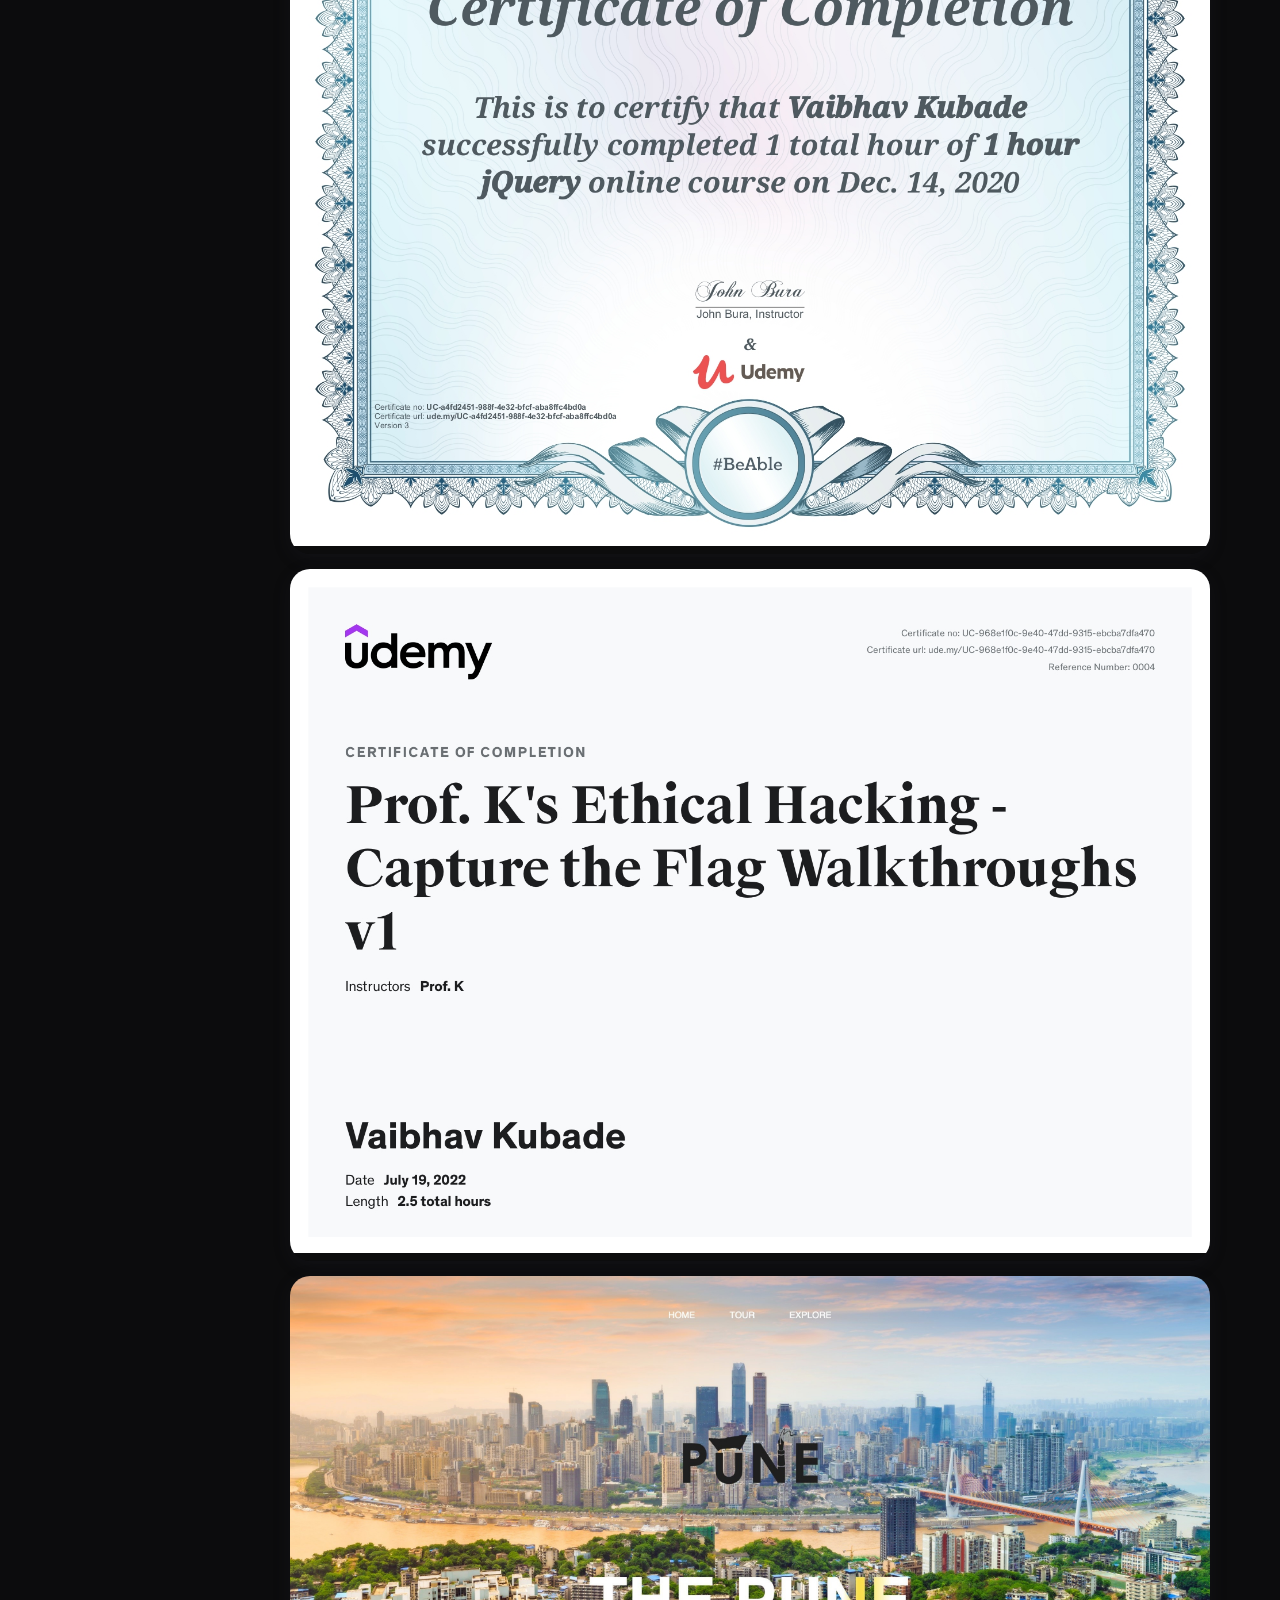
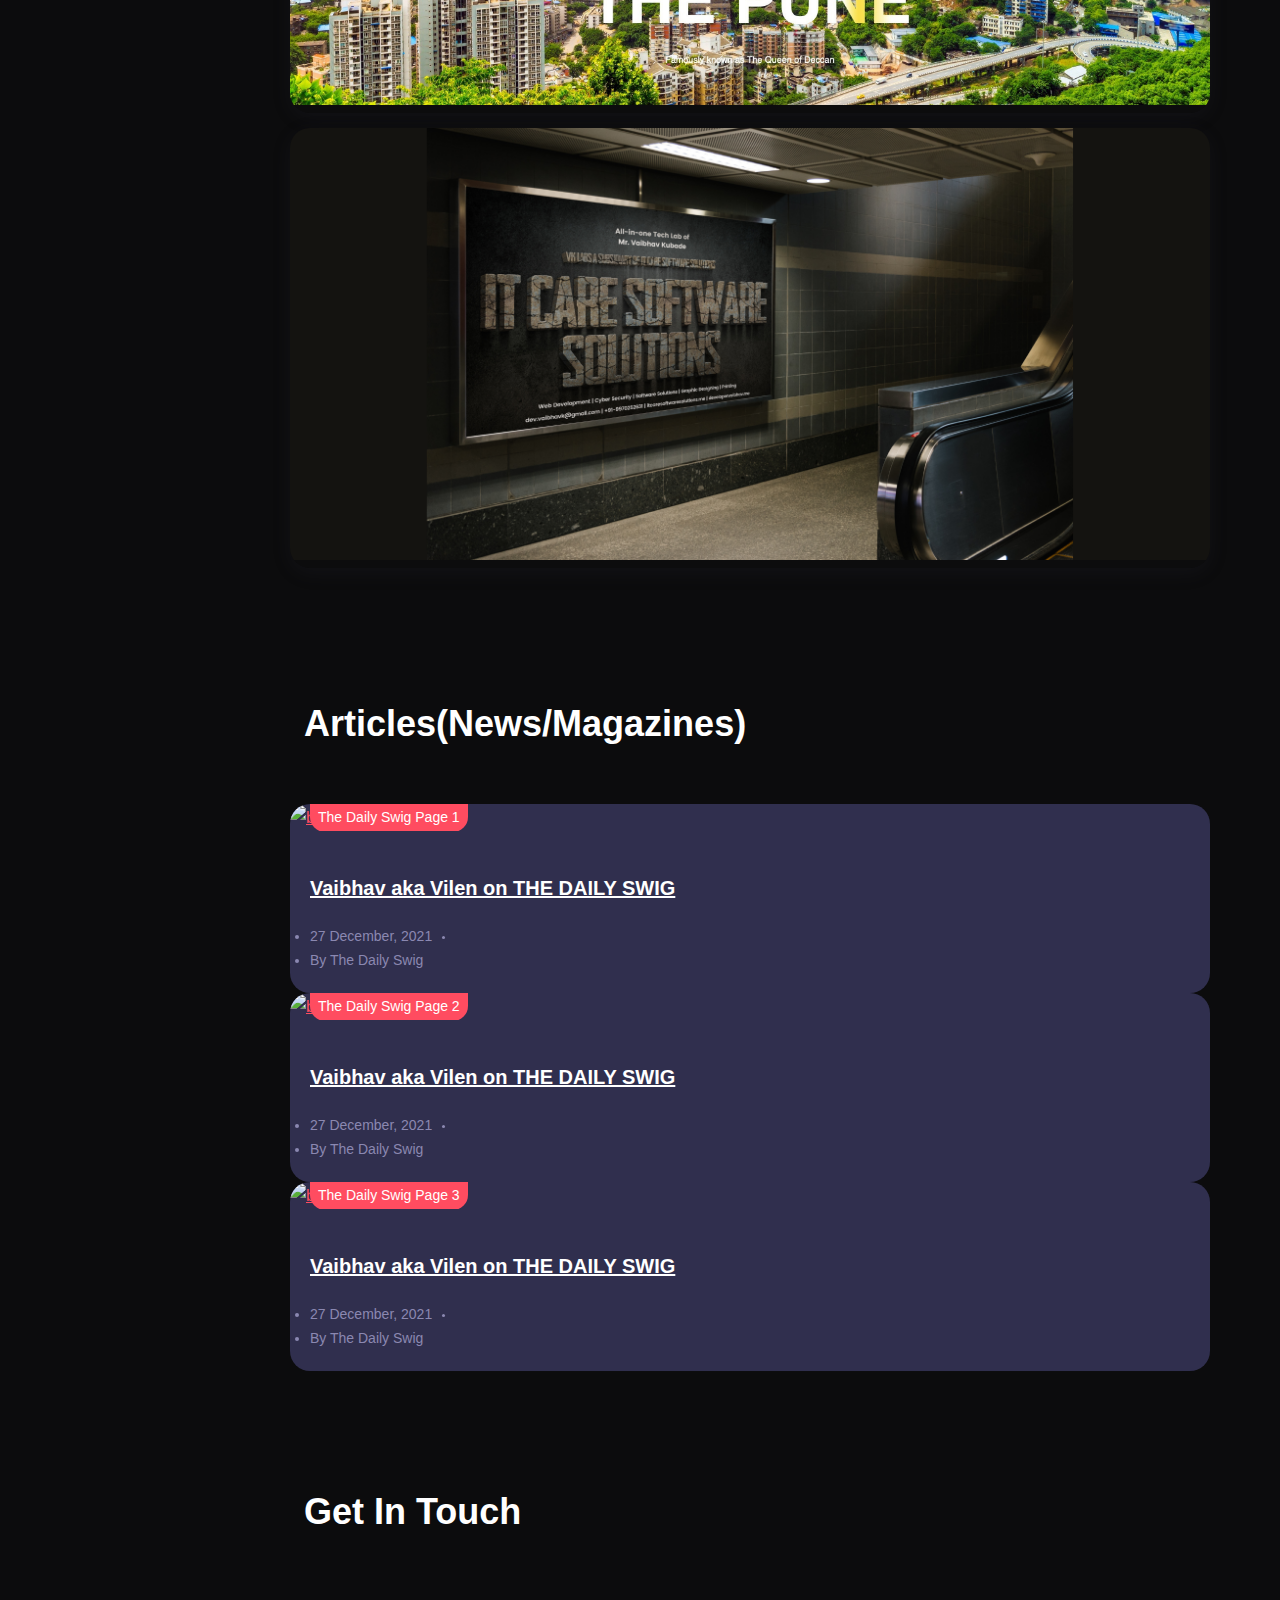
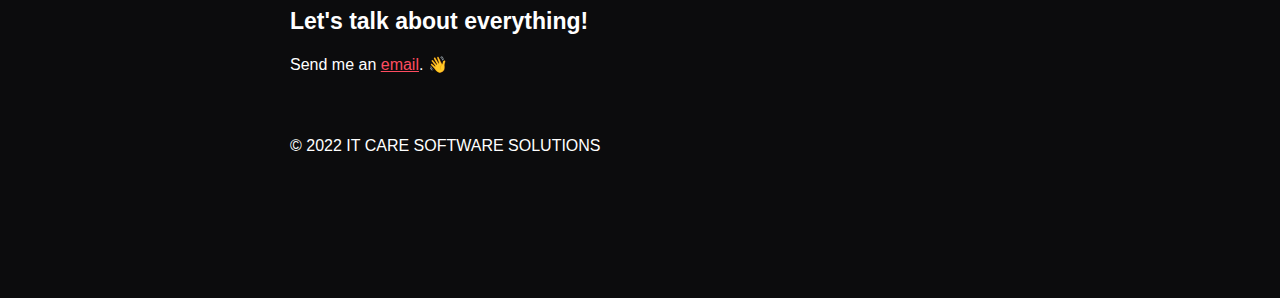
==== commit 913f46ba: "Update index.html" ====
--- a/index.html
+++ b/index.html
@@ -208,7 +208,7 @@
 								<!-- skill item -->
 								<div class="skill-item">
 									<div class="skill-info clearfix">
-										<h4 class="float-left mb-3 mt-0">Foodie &#127829;&#127828;</h4>
+										<h4 class="float-left mb-3 mt-0">Atendence in class (Overall) &#129315;&#129496;</h4>
 										<span class="float-right">75%</span>
 									</div>
 									<div class="progress">
